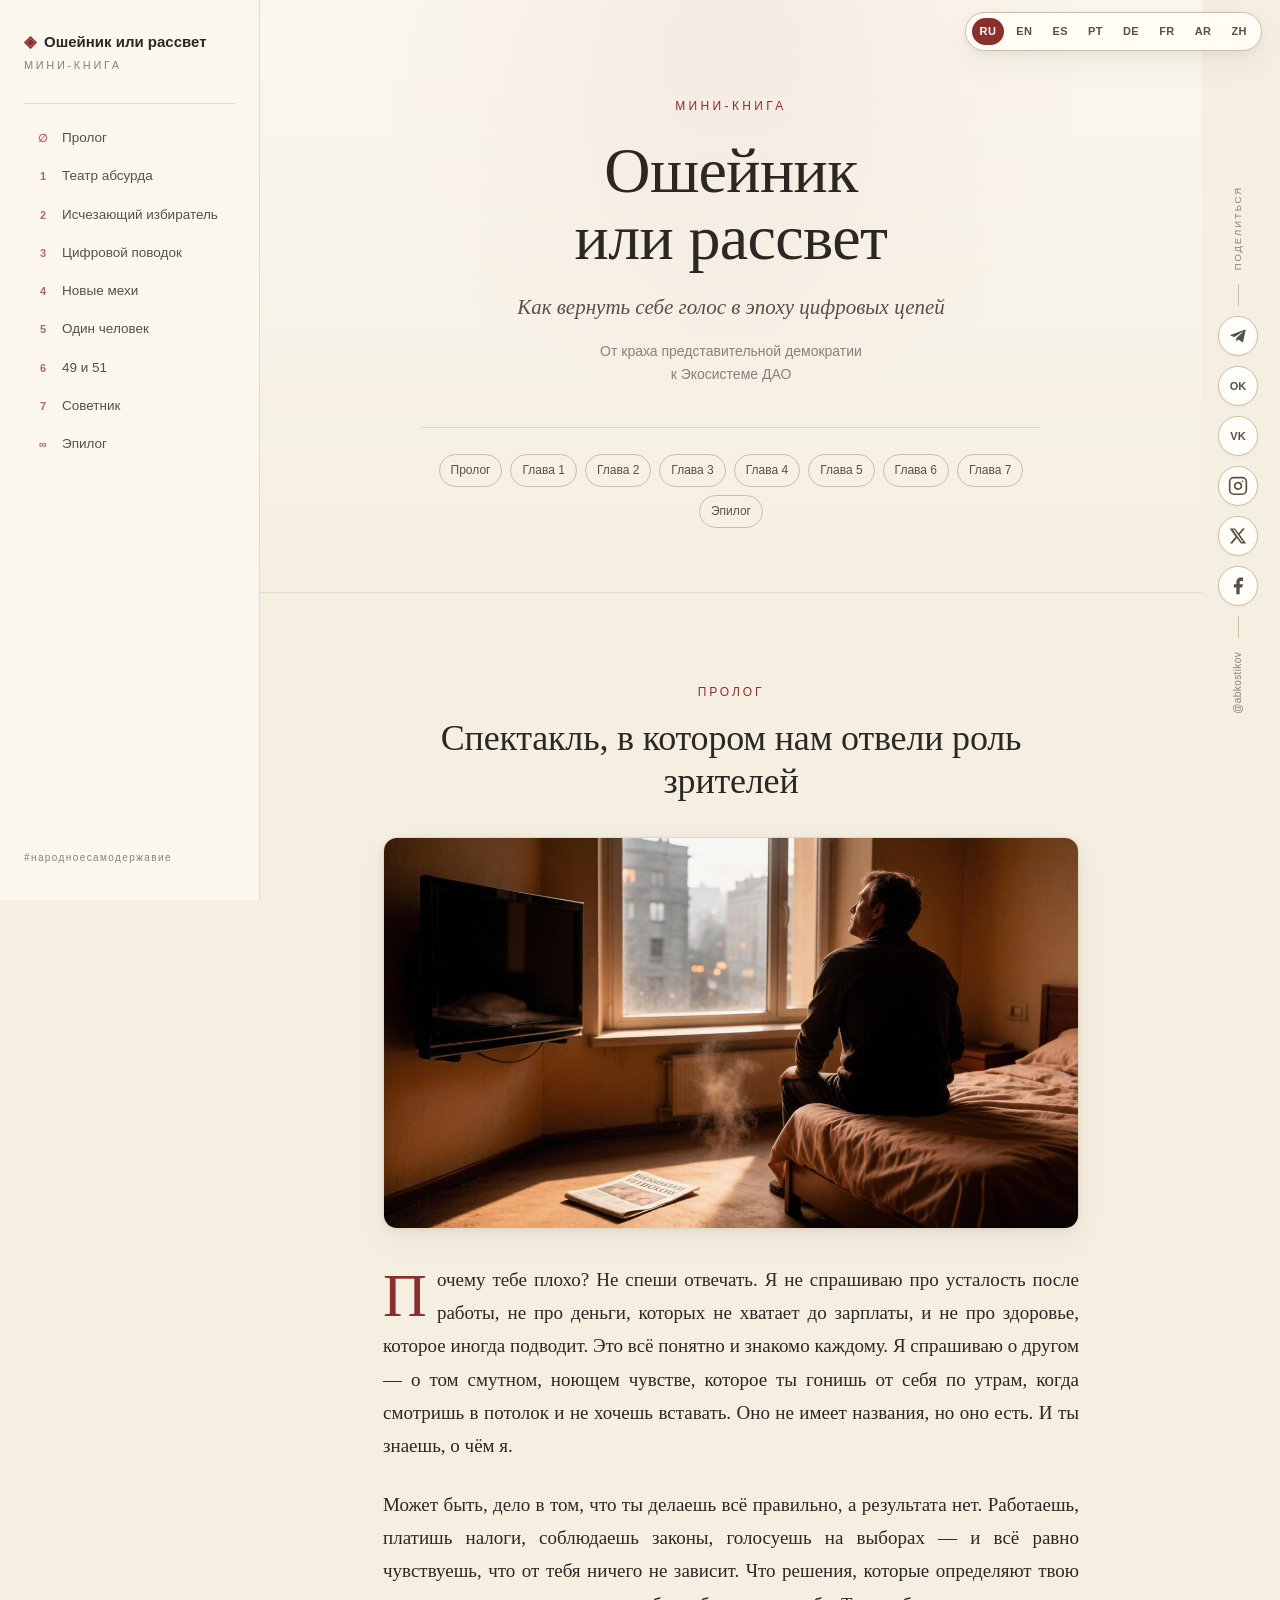
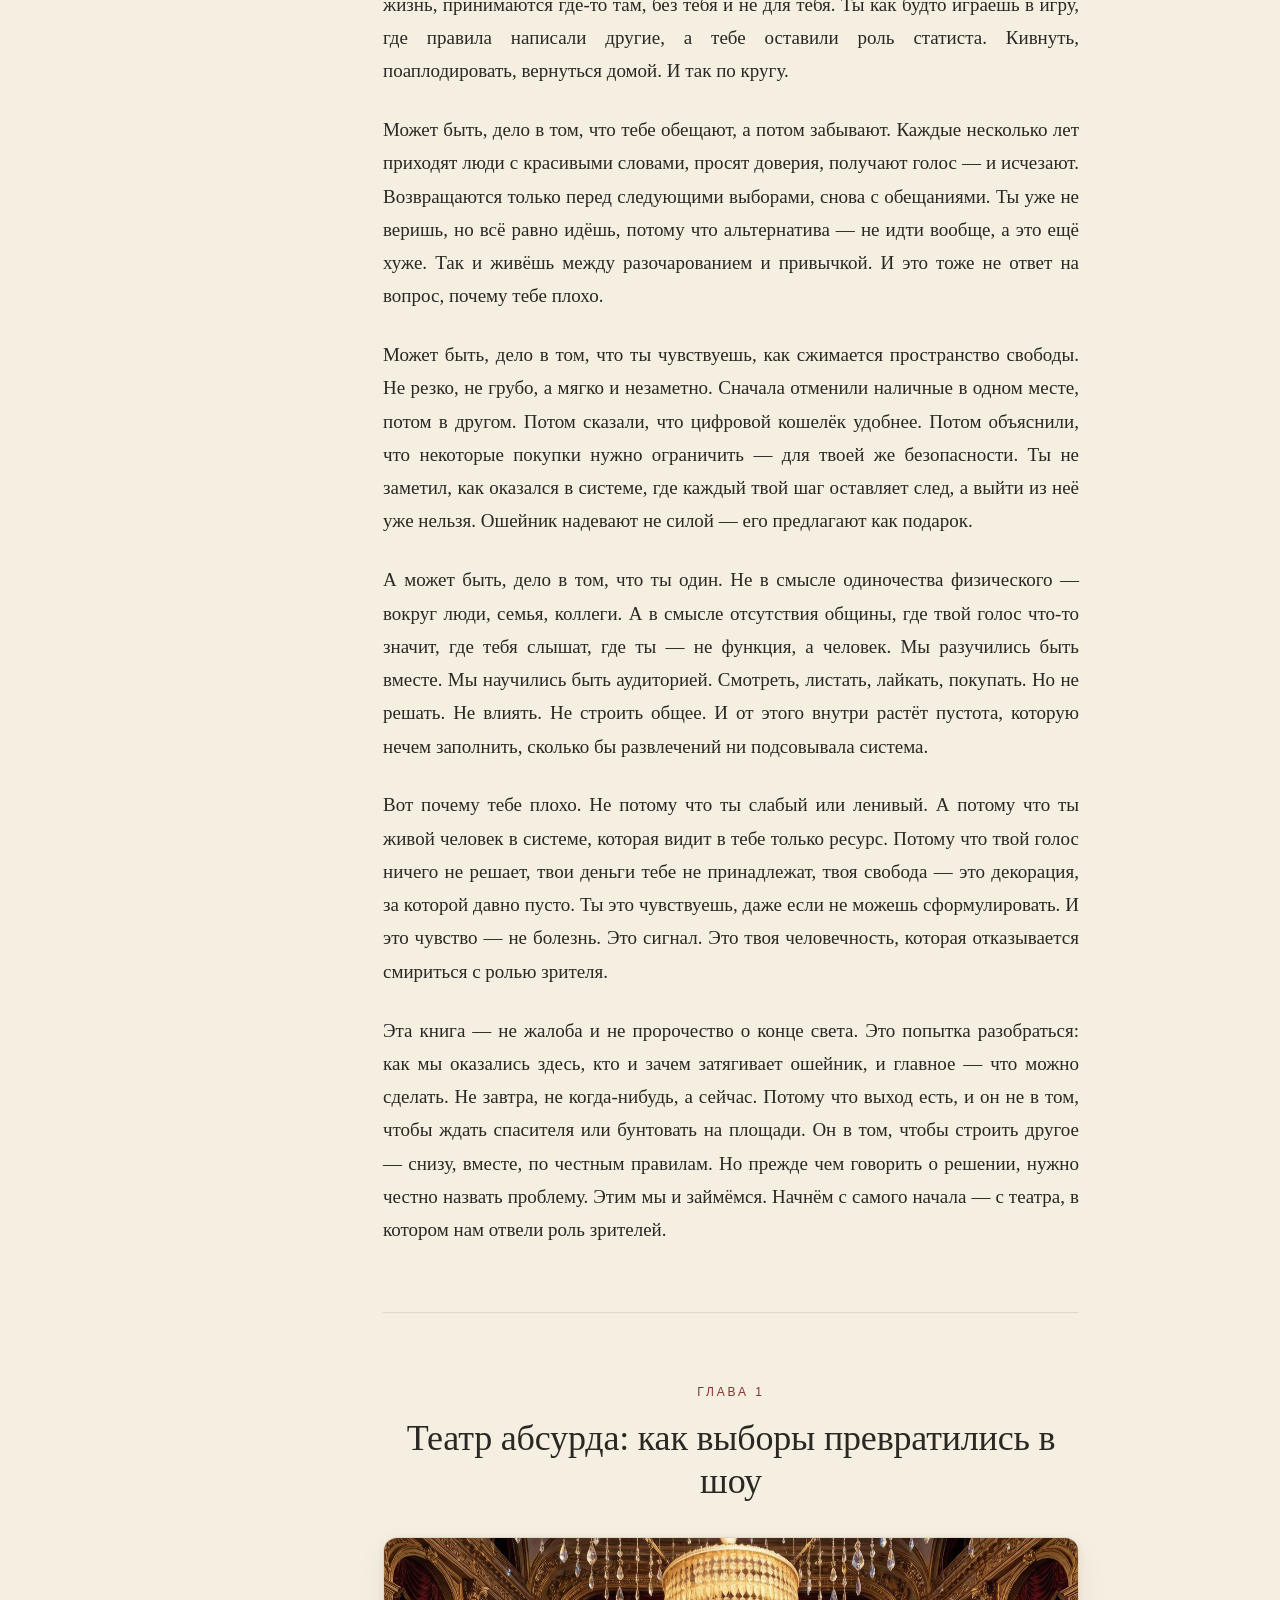
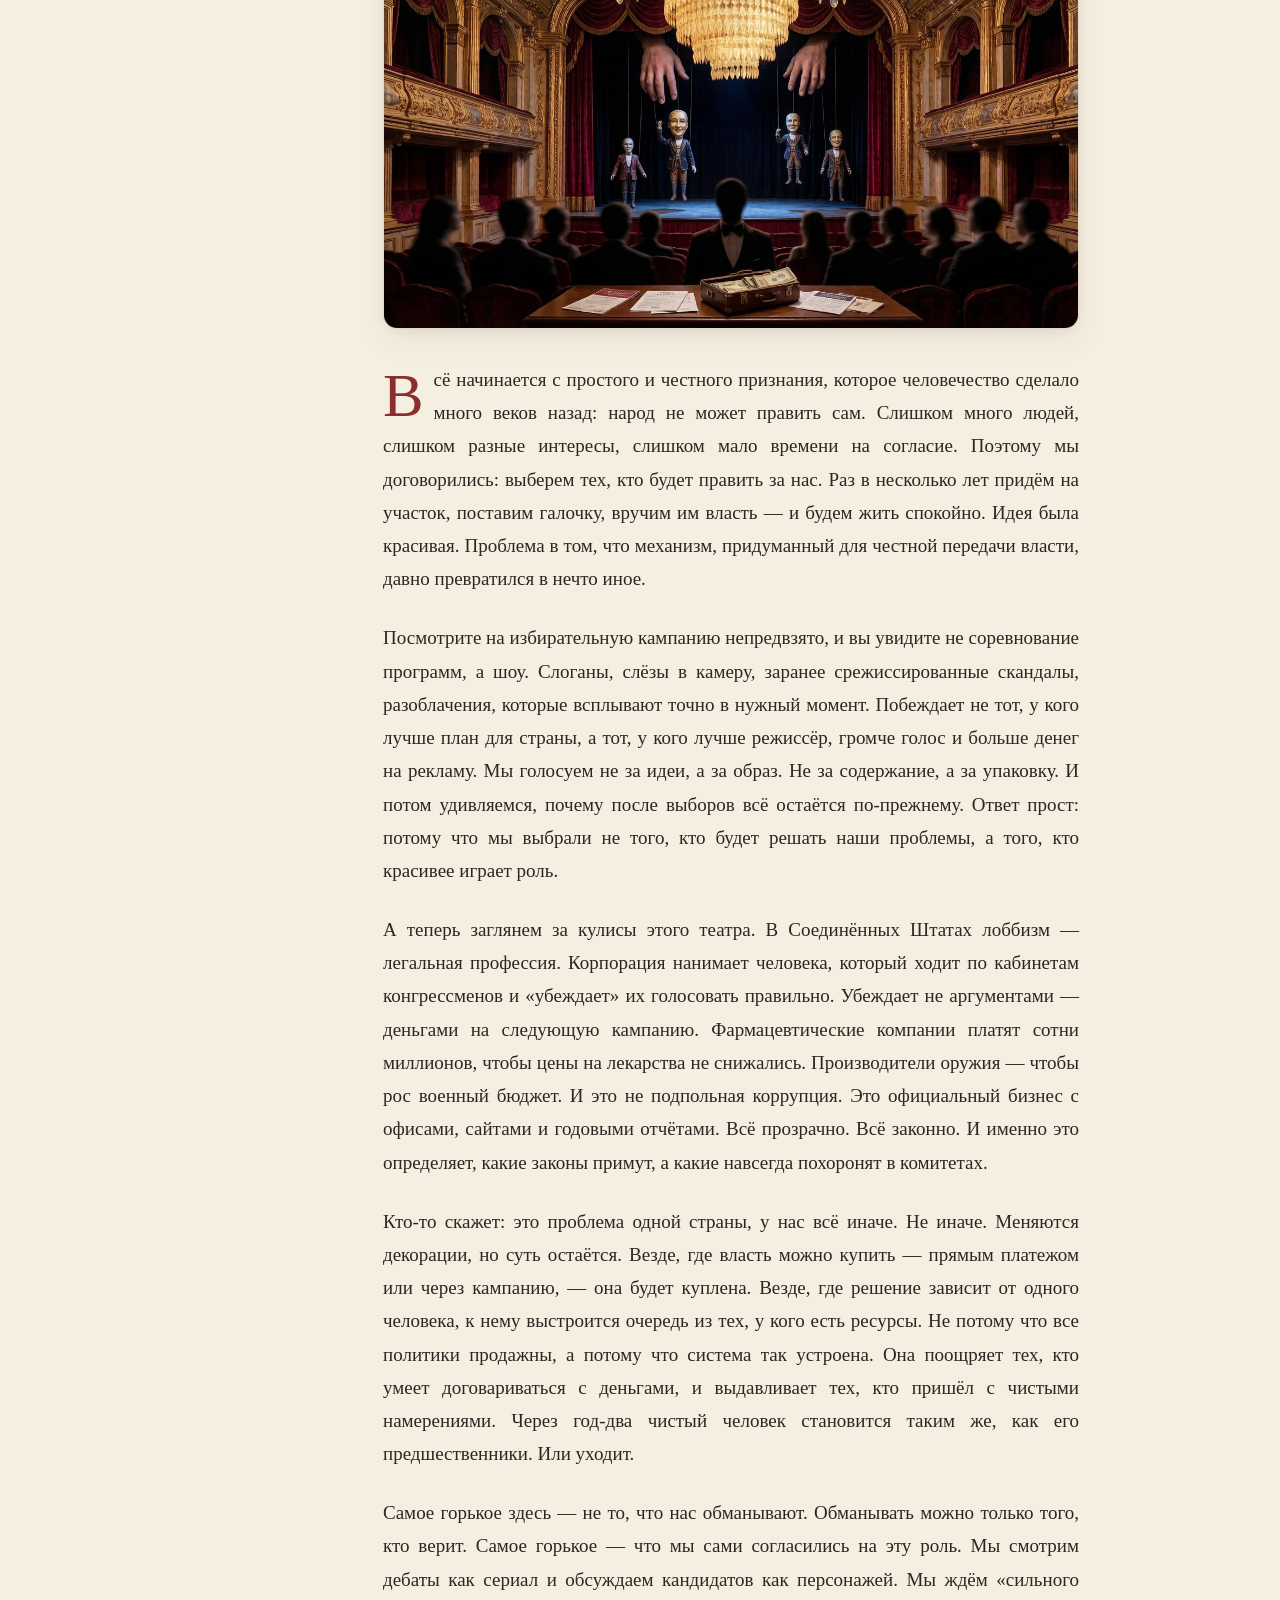
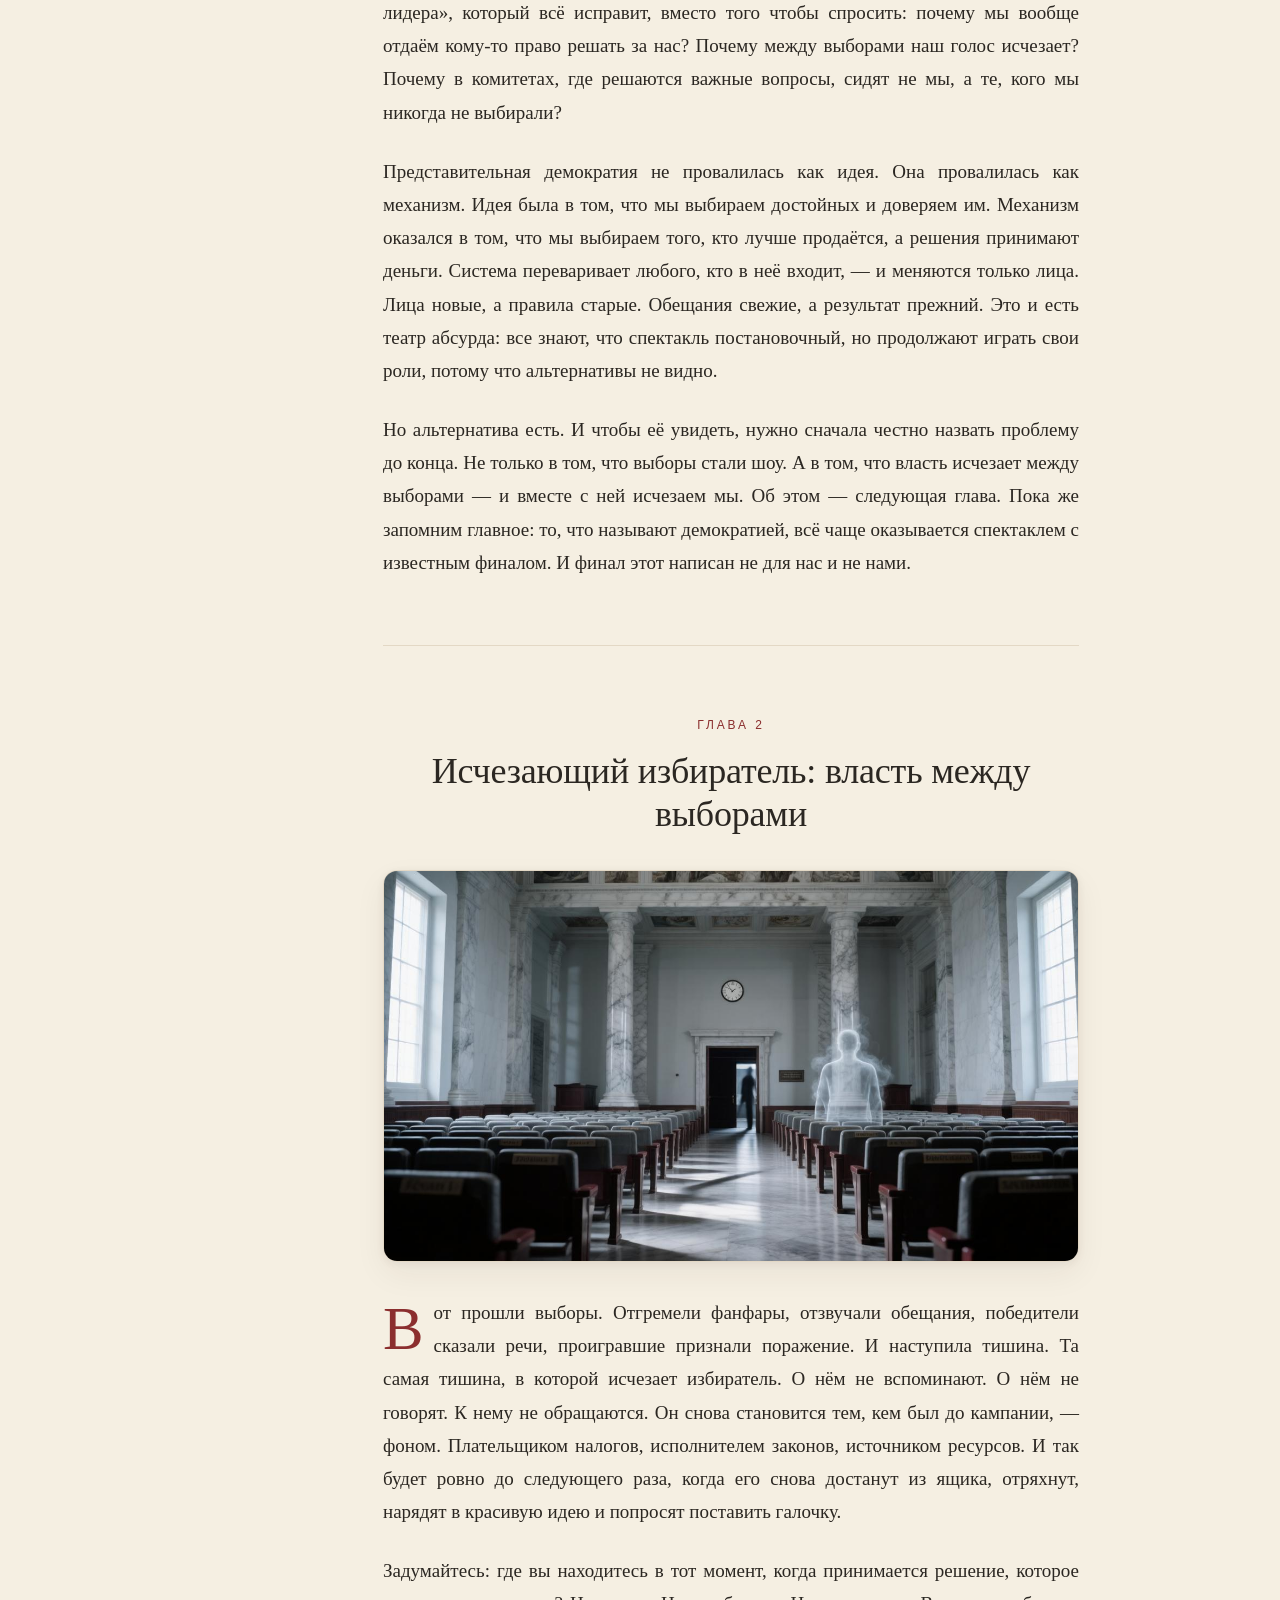
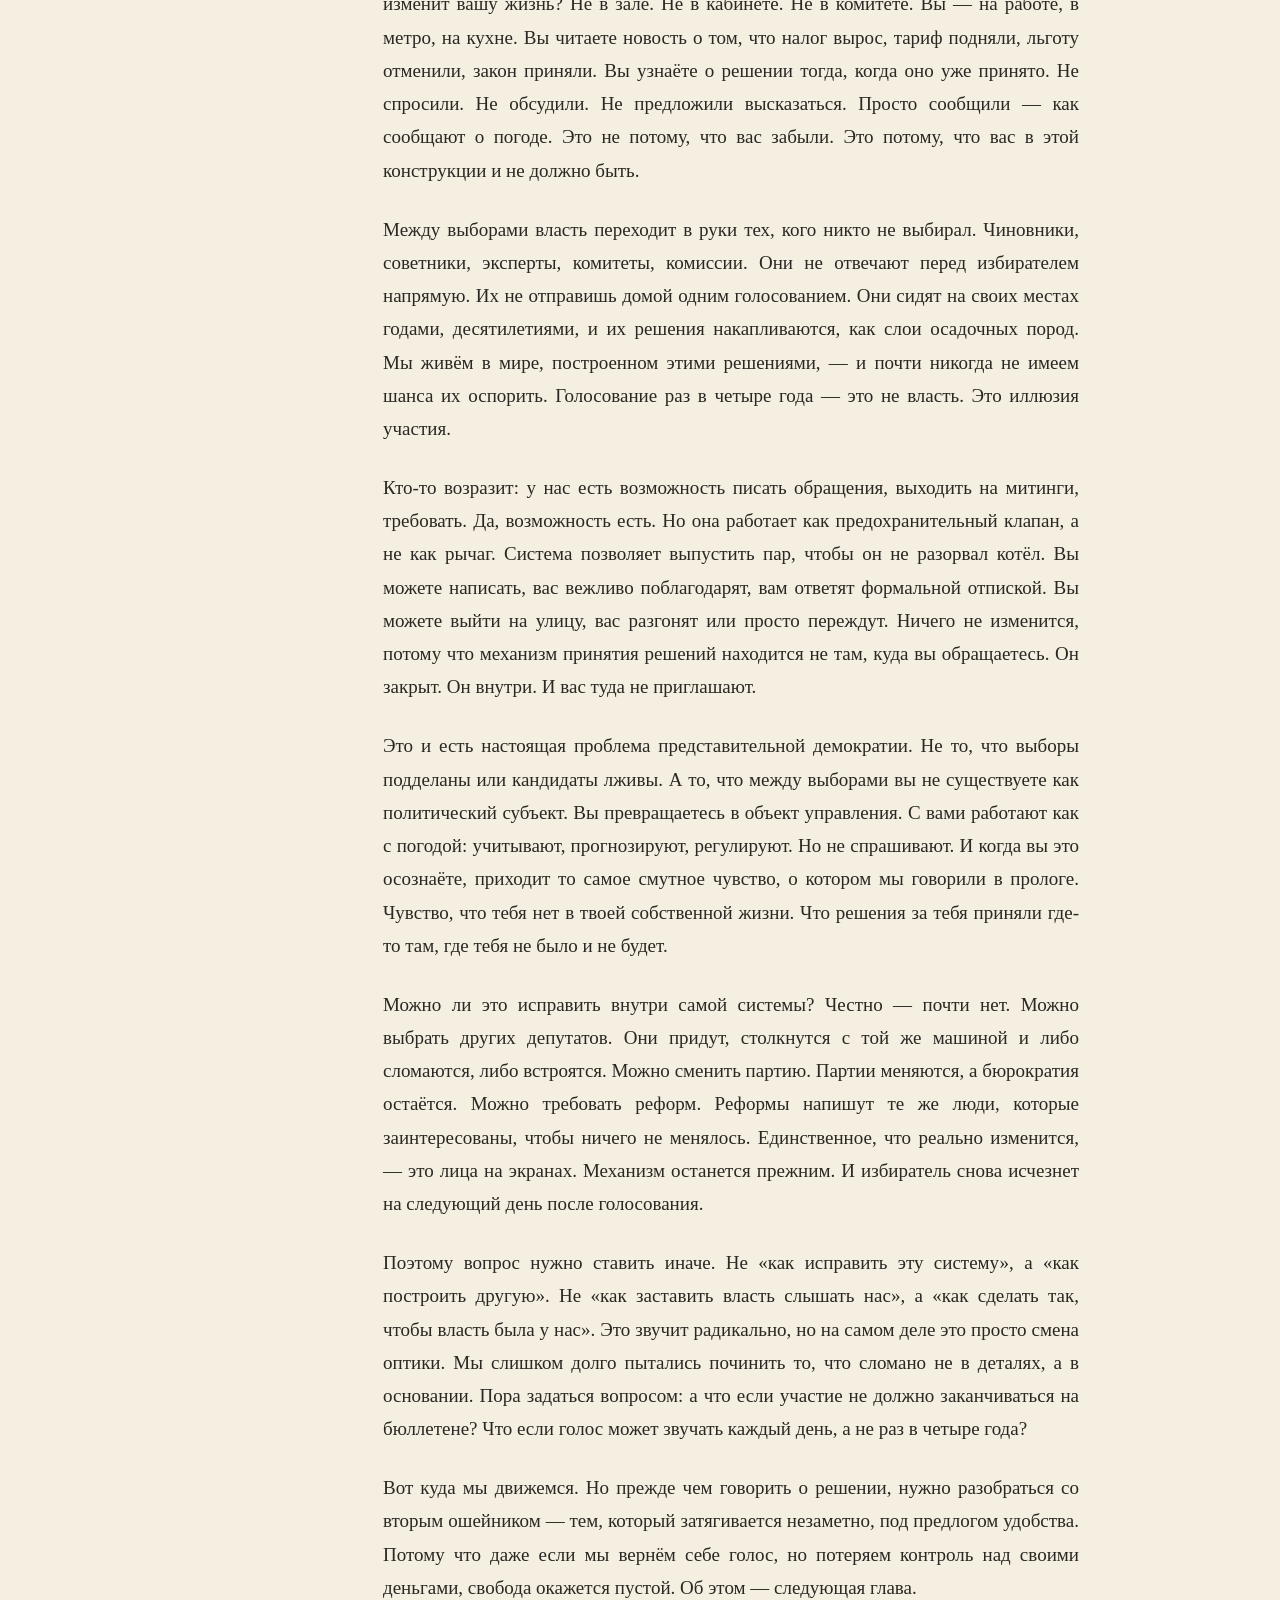
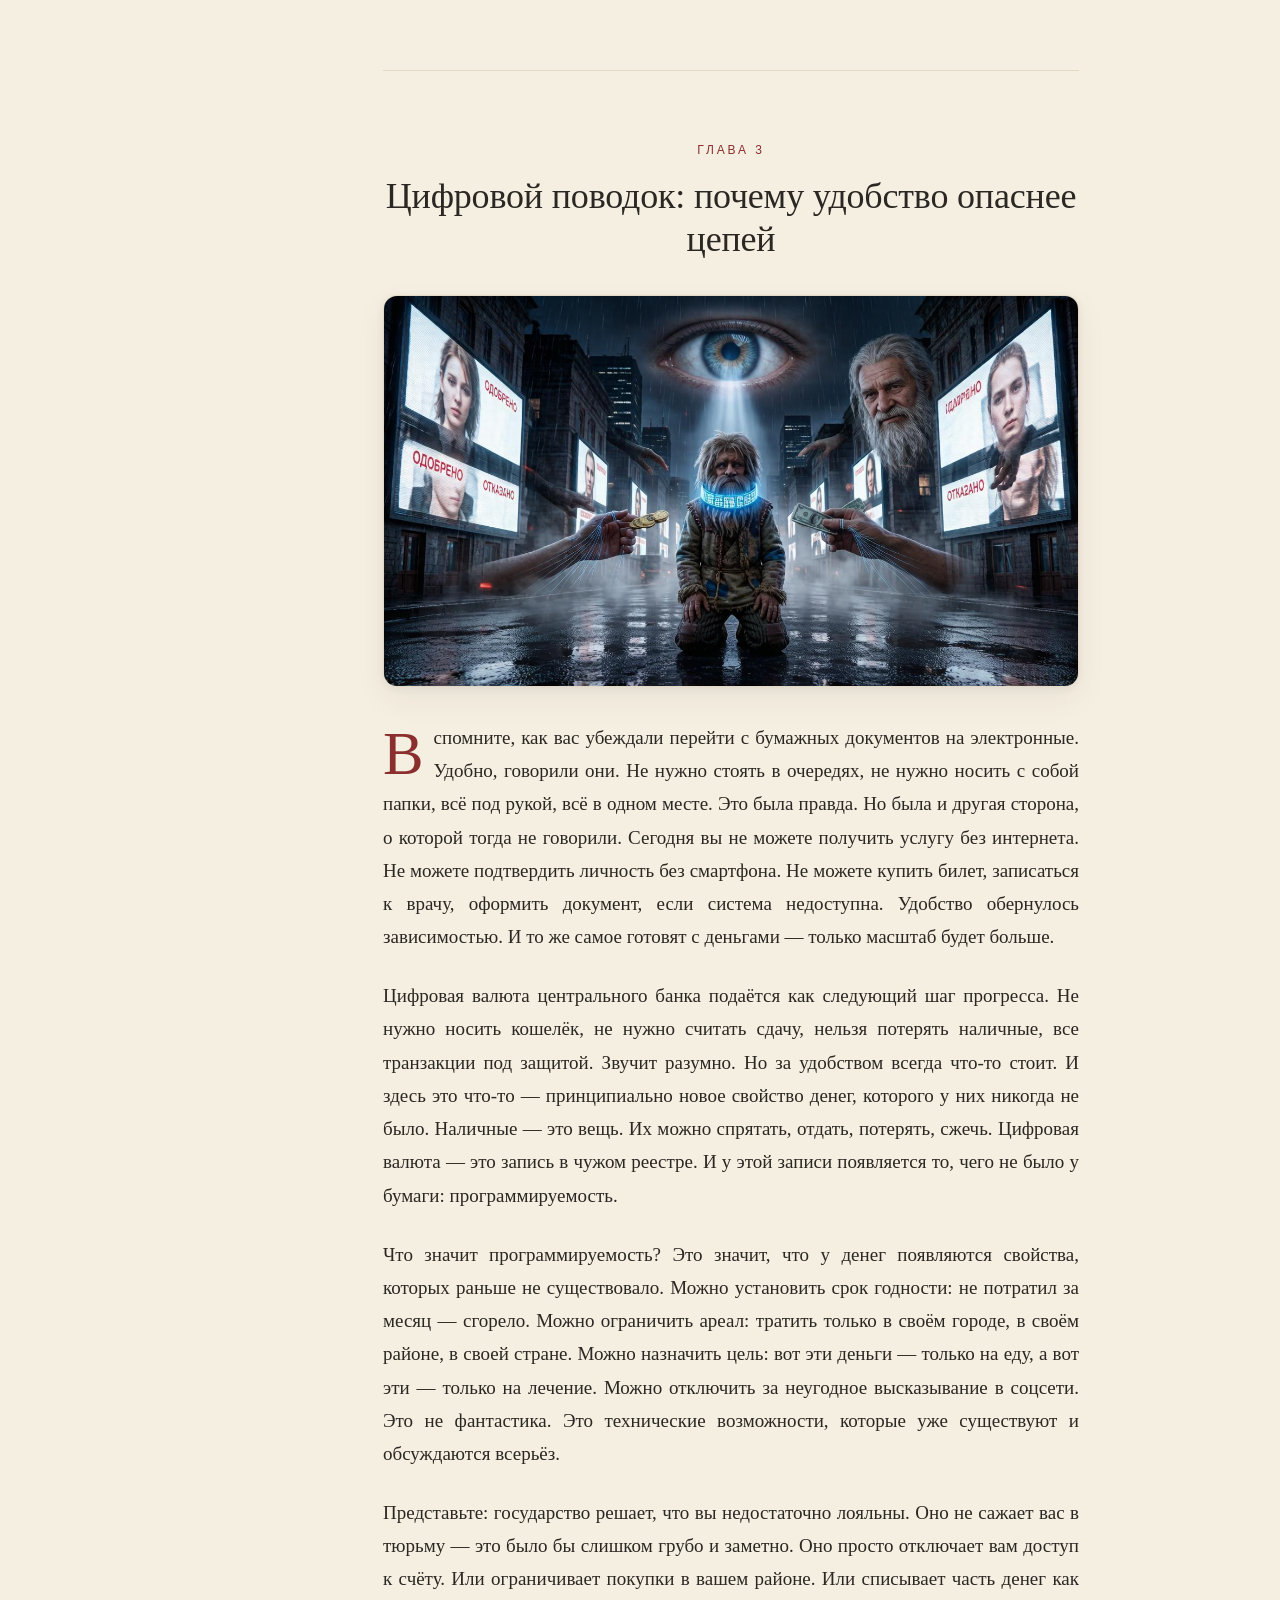
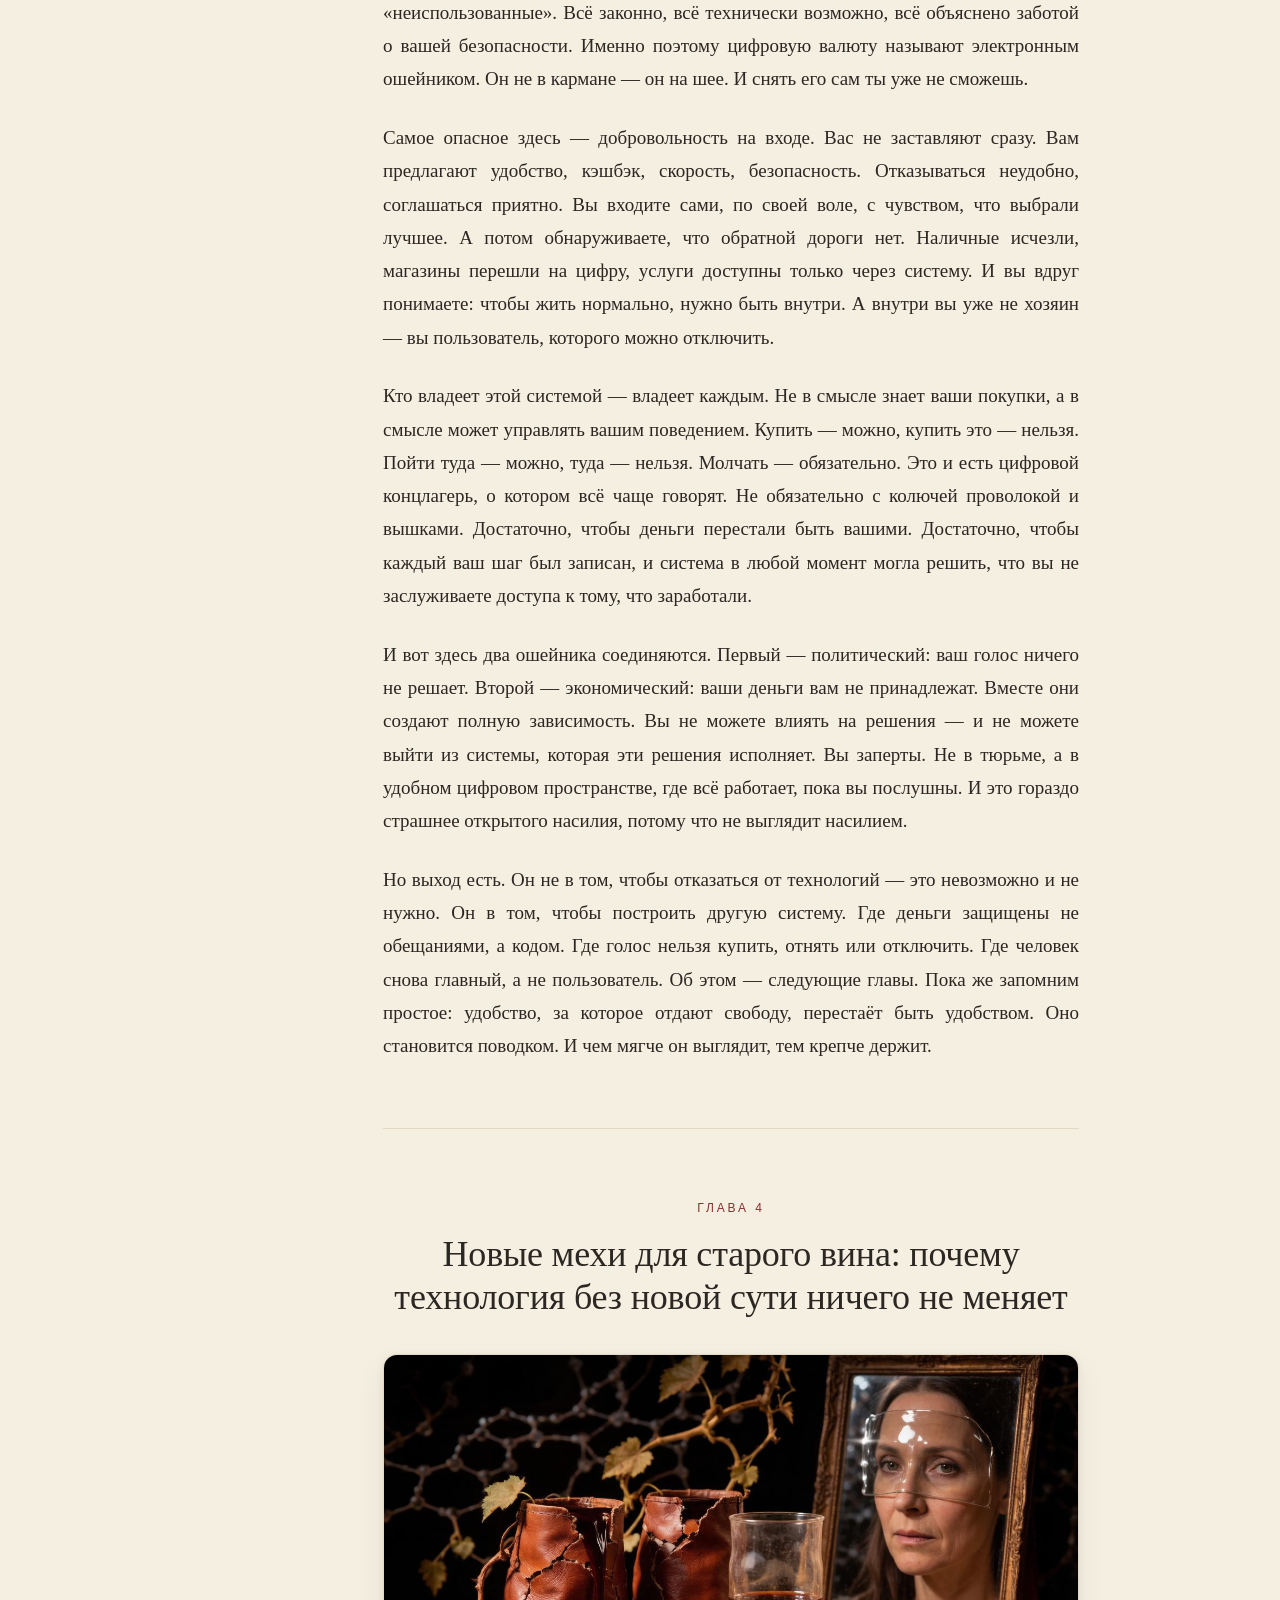
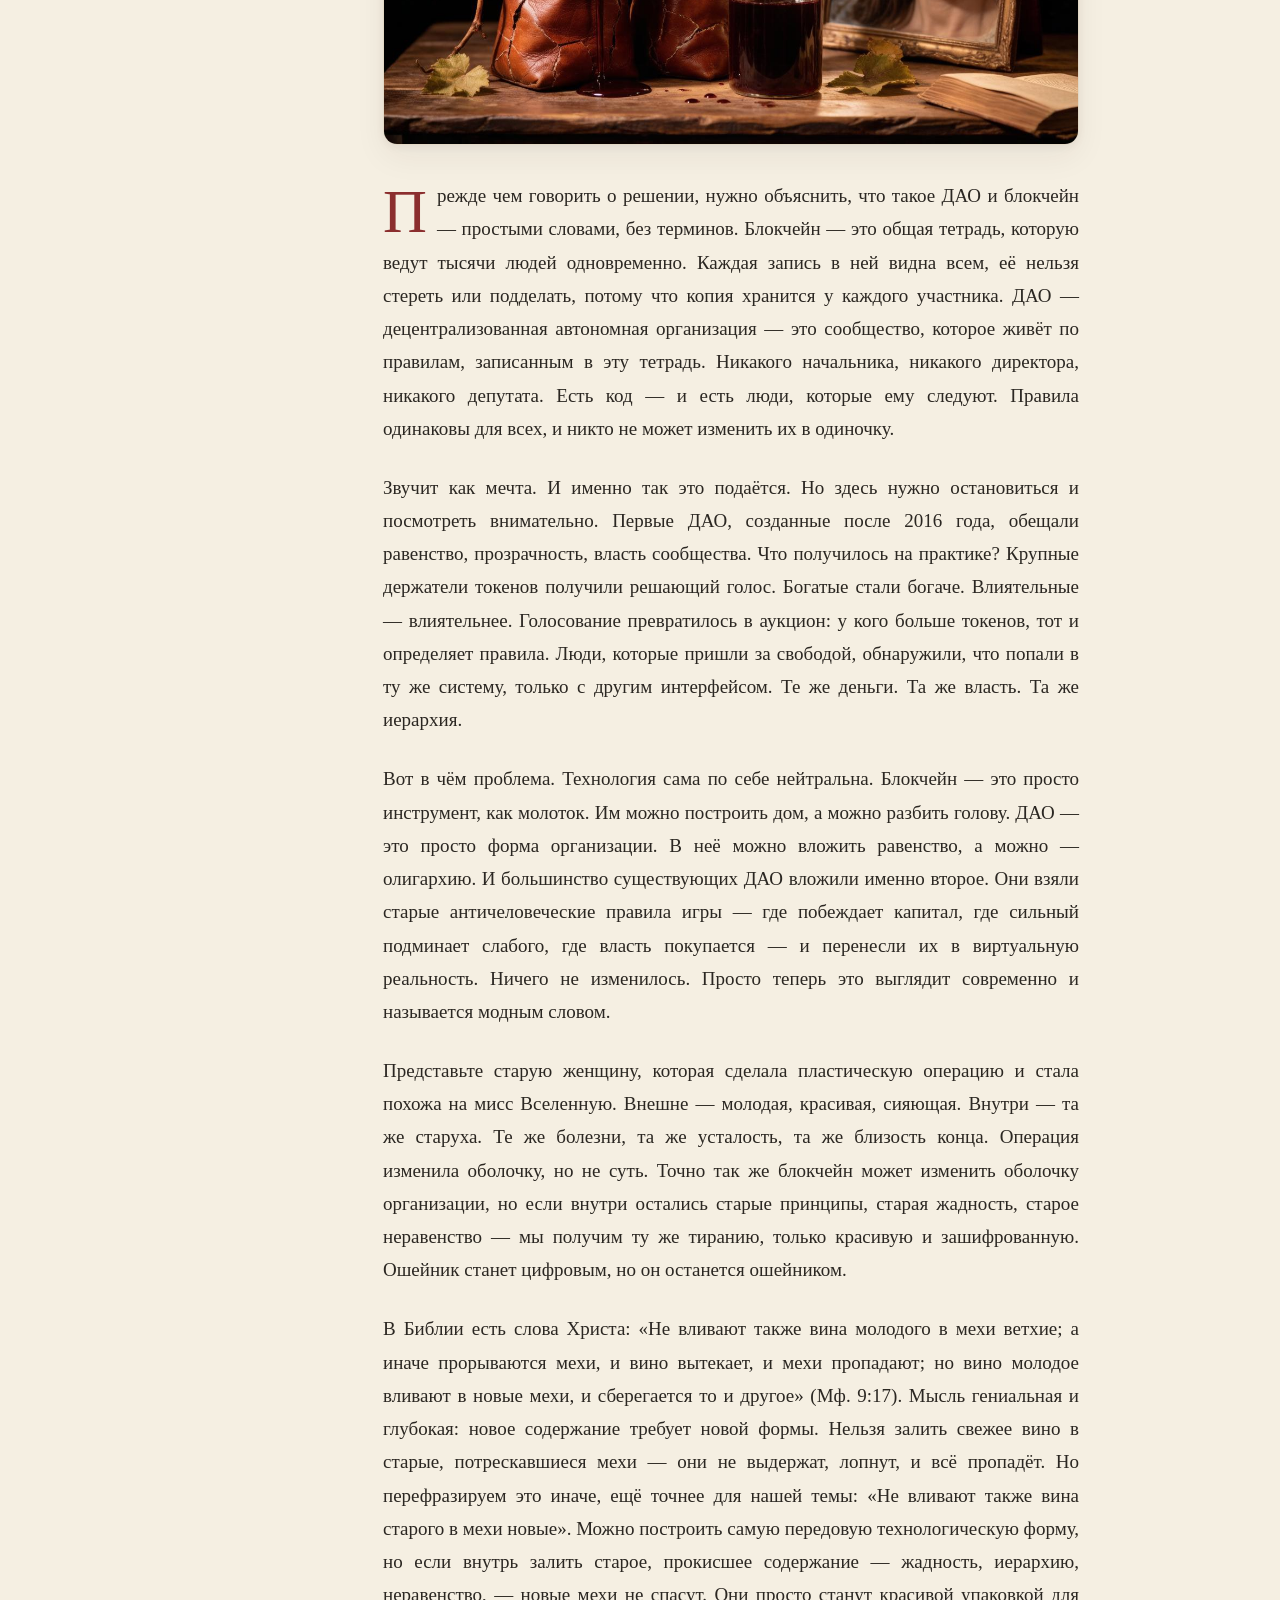
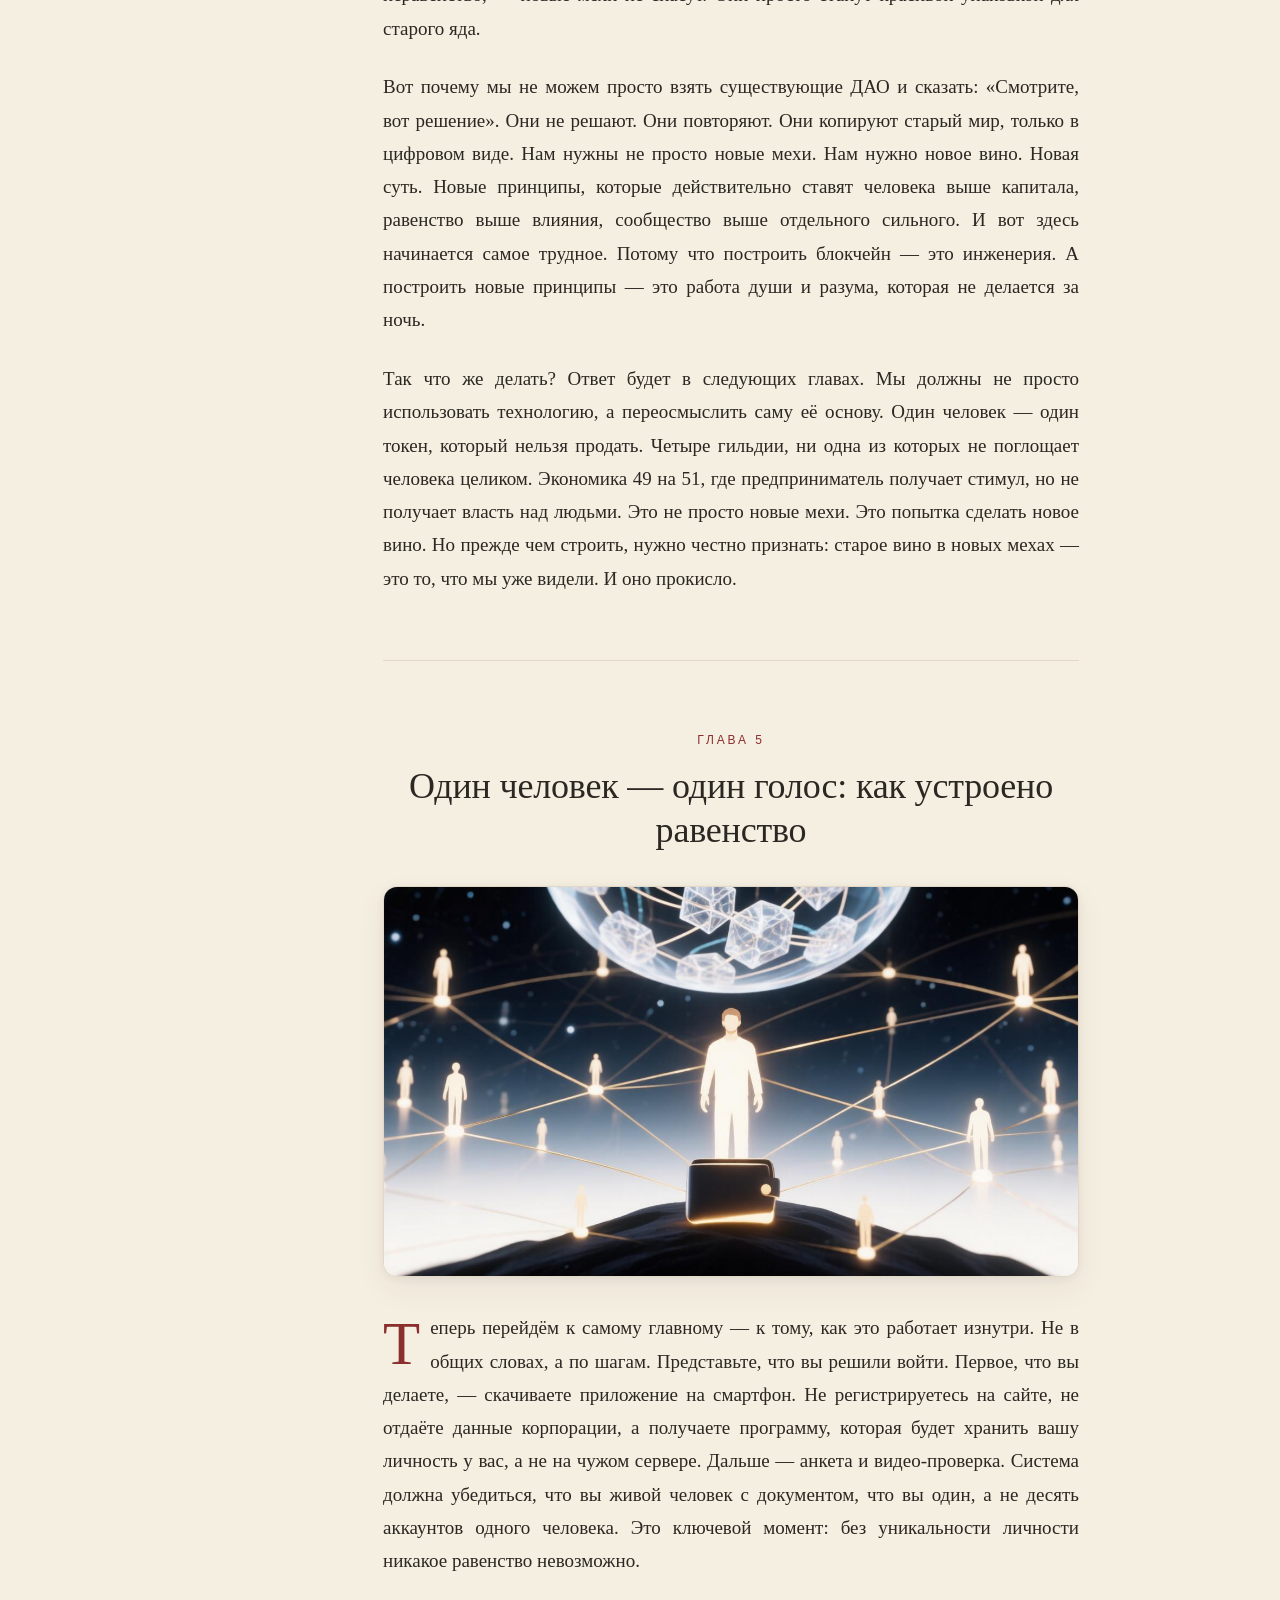
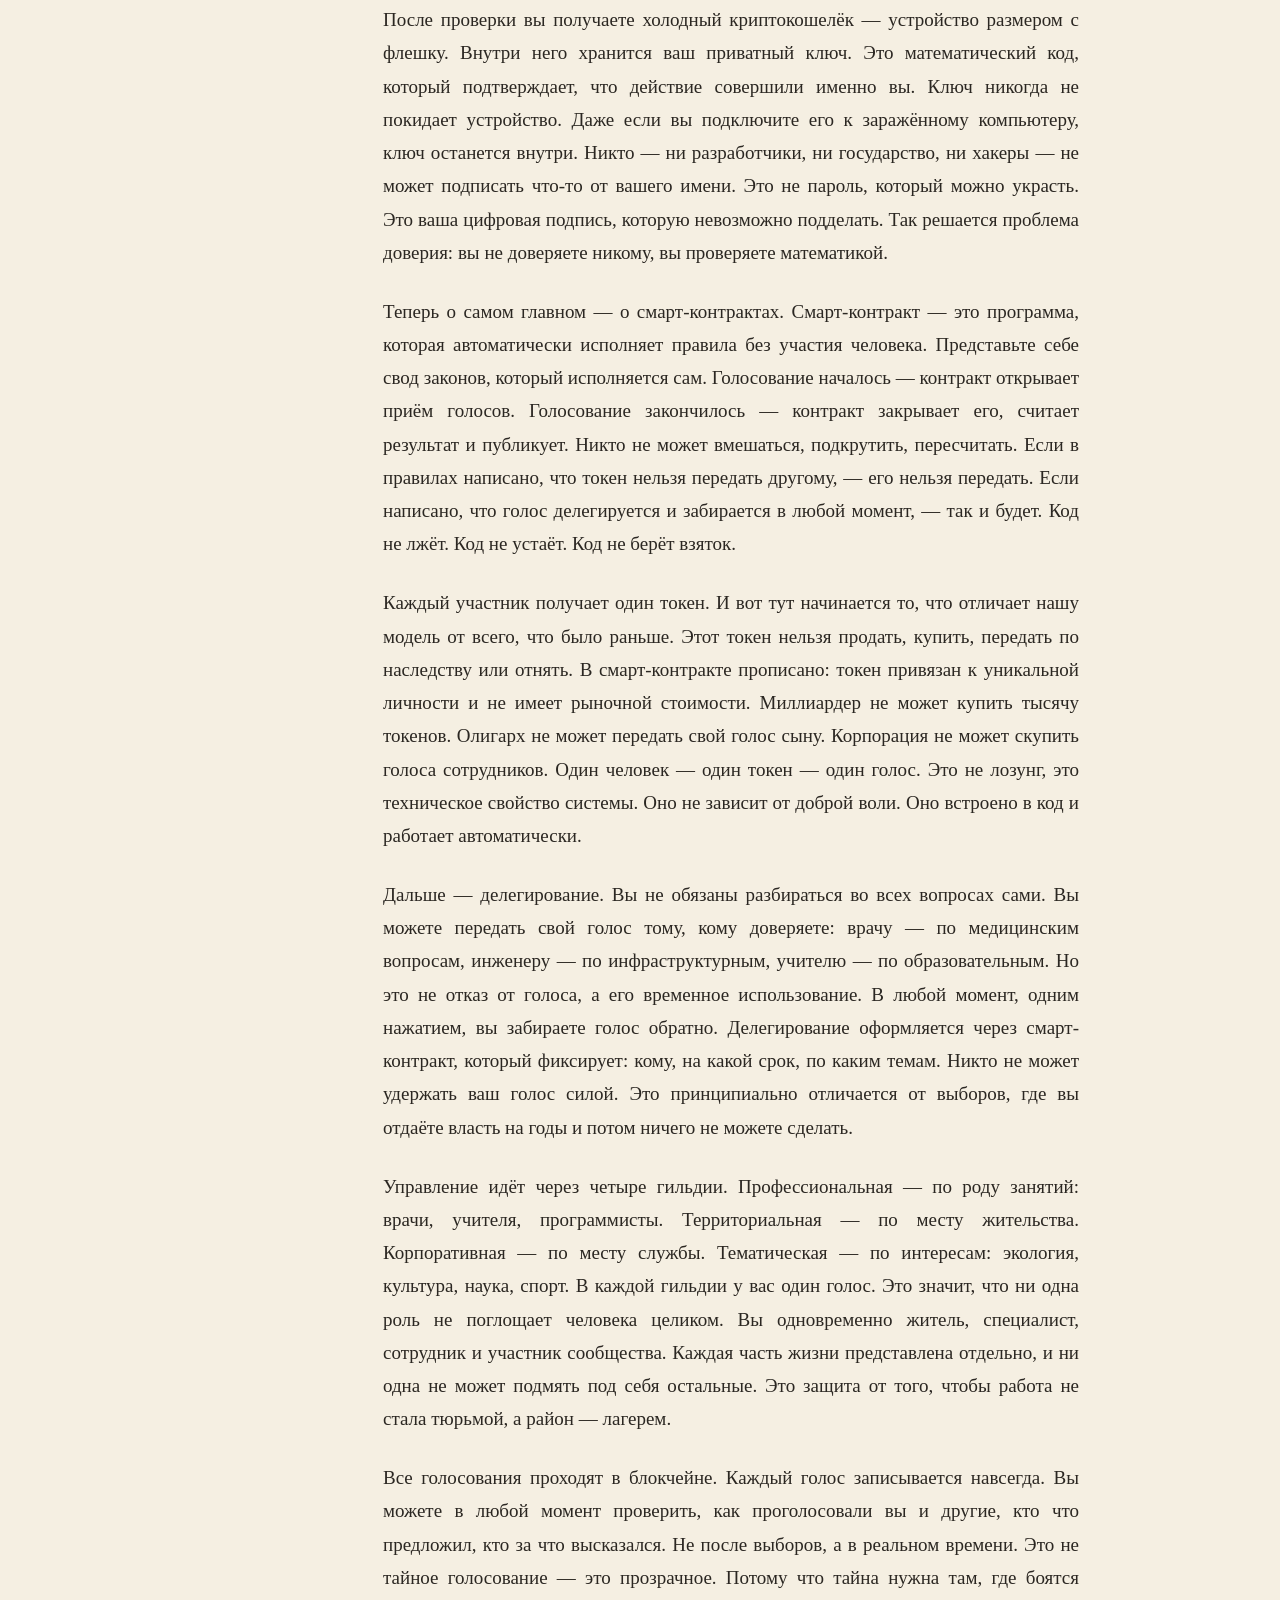
==== index.html @ 6ec7846f "Uploading files" ====
<!DOCTYPE html>
<html lang="ru" prefix="og: https://ogp.me/ns# book: https://ogp.me/ns/book#">
<head>
  <!-- ============ БАЗОВЫЕ ============ -->
  <meta charset="UTF-8">
  <meta name="yandex-verification" content="55f2f62c7266f85a" />
  <meta name="viewport" content="width=device-width, initial-scale=1.0, viewport-fit=cover">
  <meta http-equiv="X-UA-Compatible" content="IE=edge">
  <meta name="theme-color" content="#8b2e2e">
  <meta name="color-scheme" content="light">

  <!-- ============ ЗАГОЛОВОК И ОПИСАНИЕ ============ -->
  <title>Ошейник или рассвет — как вернуть себе голос в эпоху цифровых цепей</title>
  <meta name="description" content="Мини-книга о крахе представительной демократии, цифровом контроле через CBDC и Экосистеме ДАО на блокчейне с ИИ-советником. Пролог, 7 глав и эпилог о народном самодержавии, свободе и новом общественном устройстве.">
  <meta name="keywords" content="демократия, DAO, ДАО, блокчейн, CBDC, цифровой концлагерь, свобода, народное самодержавие, децентрализация, смарт-контракты, криптовалюта, цифровой рубль, цифровой евро, искусственный интеллект, самоуправление, гражданское общество, один человек один голос, антиутопия, будущее, технологии, политика, экономика">
  <meta name="author" content="Алексей Костыков">
  <meta name="creator" content="Алексей Костыков">
  <meta name="publisher" content="Народное Самодержавие">
  <meta name="robots" content="index, follow, max-image-preview:large, max-snippet:-1, max-video-preview:-1">
  <meta name="googlebot" content="index, follow">
  <meta name="rating" content="general">
  <meta name="referrer" content="strict-origin-when-cross-origin">
  <meta name="format-detection" content="telephone=no">

  <!-- ============ КАНОНИЧЕСКИЙ URL ============ -->
  <!-- Замените на ваш реальный домен при публикации -->
  <link rel="canonical" href="https://narodnoe-samoderjavie.org/">

  <!-- ============ ЯЗЫКОВЫЕ АЛЬТЕРНАТИВЫ (hreflang) ============ -->
  <!-- Русский — по умолчанию -->
  <link rel="alternate" hreflang="ru" href="https://narodnoe-samoderjavie.org/">
  <!-- Первая волна -->
  <link rel="alternate" hreflang="en" href="https://narodnoe-samoderjavie.org/en/">
  <link rel="alternate" hreflang="es" href="https://narodnoe-samoderjavie.org/es/">
  <link rel="alternate" hreflang="pt" href="https://narodnoe-samoderjavie.org/pt/">
  <!-- Вторая волна -->
  <link rel="alternate" hreflang="de" href="https://narodnoe-samoderjavie.org/de/">
  <link rel="alternate" hreflang="fr" href="https://narodnoe-samoderjavie.org/fr/">
  <link rel="alternate" hreflang="ar" href="https://narodnoe-samoderjavie.org/ar/">
  <link rel="alternate" hreflang="zh" href="https://narodnoe-samoderjavie.org/zh/">
  <link rel="alternate" hreflang="x-default" href="https://narodnoe-samoderjavie.org/">

  <!-- ============ OPEN GRAPH (Facebook, VK, OK, Telegram) ============ -->
  <meta property="og:type" content="book">
  <meta property="og:site_name" content="Ошейник или рассвет">
  <meta property="og:title" content="Ошейник или рассвет — как вернуть себе голос в эпоху цифровых цепей">
  <meta property="og:description" content="Мини-книга о крахе демократии, цифровом ошейнике CBDC и Экосистеме ДАО с ИИ-советником. От диагноза — к решению.">
  <meta property="og:url" content="https://narodnoe-samoderjavie.org/">
  <meta property="og:image" content="https://narodnoe-samoderjavie.org/img/og-cover.jpg">
  <meta property="og:image:width" content="1200">
  <meta property="og:image:height" content="630">
  <meta property="og:image:alt" content="Ошейник или рассвет — обложка книги">
  <meta property="og:locale" content="ru_RU">
  <meta property="og:locale:alternate" content="en_US">
  <meta property="og:locale:alternate" content="es_ES">
  <meta property="og:locale:alternate" content="pt_BR">
  <meta property="og:locale:alternate" content="de_DE">
  <meta property="og:locale:alternate" content="fr_FR">
  <meta property="og:locale:alternate" content="ar_AR">
  <meta property="og:locale:alternate" content="zh_CN">

  <!-- Книжные OG-теги -->
  <meta property="book:author" content="Алексей Костыков">
  <meta property="book:tag" content="демократия">
  <meta property="book:tag" content="DAO">
  <meta property="book:tag" content="блокчейн">
  <meta property="book:tag" content="CBDC">
  <meta property="book:tag" content="свобода">
  <meta property="book:release_date" content="2026-10-10">

  <!-- ============ TWITTER / X CARD ============ -->
  <meta name="twitter:card" content="summary_large_image">
  <meta name="twitter:site" content="@abkostikov">
  <meta name="twitter:creator" content="@abkostikov">
  <meta name="twitter:title" content="Ошейник или рассвет — как вернуть себе голос">
  <meta name="twitter:description" content="Мини-книга о крахе демократии, цифровом ошейнике CBDC и Экосистеме ДАО с ИИ-советником.">
  <meta name="twitter:image" content="https://narodnoe-samoderjavie.org/img/og-cover.jpg">
  <meta name="twitter:image:alt" content="Ошейник или рассвет — обложка книги">

  <!-- ============ FAVICON (встроен, без отдельного файла) ============ -->
  <link rel="icon" type="image/svg+xml" href="data:image/svg+xml,%3Csvg xmlns='http://www.w3.org/2000/svg' viewBox='0 0 100 100'%3E%3Crect width='100' height='100' fill='%238b2e2e'/%3E%3Ctext x='50' y='68' font-size='62' text-anchor='middle' fill='%23f5efe2' font-family='Georgia,serif'%3E◈%3C/text%3E%3C/svg%3E">
  <link rel="apple-touch-icon" href="data:image/svg+xml,%3Csvg xmlns='http://www.w3.org/2000/svg' viewBox='0 0 100 100'%3E%3Crect width='100' height='100' fill='%238b2e2e'/%3E%3Ctext x='50' y='68' font-size='62' text-anchor='middle' fill='%23f5efe2' font-family='Georgia,serif'%3E◈%3C/text%3E%3C/svg%3E">

  <!-- ============ ПРЕДЗАГРУЗКА ШРИФТОВ / РЕСУРСОВ ============ -->
  <link rel="preconnect" href="https://t.me" crossorigin>

  <!-- ============ SCHEMA.ORG — STRUCTURED DATA ============ -->
  <script type="application/ld+json">
  {
    "@context": "https://schema.org",
    "@graph": [
      {
        "@type": "Book",
        "@id": "https://narodnoe-samoderjavie.org/#book",
        "name": "Ошейник или рассвет",
        "alternateName": "Как вернуть себе голос в эпоху цифровых цепей",
        "description": "Мини-книга о крахе представительной демократии, цифровом контроле через CBDC и Экосистеме ДАО на блокчейне с ИИ-советником.",
        "bookFormat": "https://schema.org/EBook",
        "inLanguage": "ru",
        "numberOfPages": 40,
        "genre": ["Политика", "Философия", "Технологии", "Публицистика"],
        "keywords": "демократия, DAO, блокчейн, CBDC, свобода, народное самодержавие, цифровой контроль, децентрализация",
        "datePublished": "2026-10-10",
        "author": {
          "@type": "Person",
          "name": "Алексей Костыков",
          "url": "https://t.me/narodnoe_samoderjavie",
          "sameAs": [
            "https://twitter.com/abkostikov",
            "https://vk.com/abkostikov",
            "https://ok.ru/abkostikov",
            "https://instagram.com/abkostikov",
            "https://facebook.com/abkostikov"
          ]
        },
        "publisher": {
          "@type": "Organization",
          "name": "Народное Самодержавие",
          "url": "https://t.me/s/narodnoe_samoderjavie"
        },
        "image": "https://narodnoe-samoderjavie.org/img/og-cover.jpg",
        "url": "https://narodnoe-samoderjavie.org/",
        "hasPart": [
          { "@type": "Chapter", "name": "Пролог. Спектакль, в котором нам отвели роль зрителей", "position": 0 },
          { "@type": "Chapter", "name": "Глава 1. Театр абсурда: как выборы превратились в шоу", "position": 1 },
          { "@type": "Chapter", "name": "Глава 2. Исчезающий избиратель: власть между выборами", "position": 2 },
          { "@type": "Chapter", "name": "Глава 3. Цифровой поводок: почему удобство опаснее цепей", "position": 3 },
          { "@type": "Chapter", "name": "Глава 4. Новые мехи для старого вина", "position": 4 },
          { "@type": "Chapter", "name": "Глава 5. Один человек — один голос", "position": 5 },
          { "@type": "Chapter", "name": "Глава 6. 49 и 51: экономика без хозяина", "position": 6 },
          { "@type": "Chapter", "name": "Глава 7. Советник, а не диктатор", "position": 7 },
          { "@type": "Chapter", "name": "Эпилог. Рассвет начинается с одного", "position": 8 }
        ]
      },
      {
        "@type": "WebSite",
        "@id": "https://narodnoe-samoderjavie.org/#website",
        "url": "https://narodnoe-samoderjavie.org/",
        "name": "Ошейник или рассвет",
        "inLanguage": "ru",
        "publisher": { "@id": "https://narodnoe-samoderjavie.org/#book" }
      }
    ]
  }
  </script>

  <!-- ============ СТИЛИ ============ -->
  <style>
:root {
  --bg: #f5efe2;
  --bg-alt: #fbf7ee;
  --paper: #fffdf7;
  --ink: #2b2722;
  --ink-soft: #57504a;
  --ink-muted: #8a817a;
  --accent: #8b2e2e;
  --accent-soft: #b85a5a;
  --line: #e3d8c5;
  --line-strong: #cbbda3;
  --shadow: 0 2px 8px rgba(43, 39, 34, 0.06), 0 12px 32px rgba(43, 39, 34, 0.06);
  --radius: 14px;
  --maxw: 760px;
  --sidebar-w: 260px;
  --social-w: 78px;
  --serif: Georgia, "Iowan Old Style", "Times New Roman", "Noto Serif", serif;
  --sans: -apple-system, BlinkMacSystemFont, "Segoe UI", Roboto, "Helvetica Neue", Arial, sans-serif;
}
* { box-sizing: border-box; }
html { scroll-behavior: smooth; scroll-padding-top: 90px; }
body {
  margin: 0; font-family: var(--serif); font-size: 19px; line-height: 1.75;
  color: var(--ink); background: var(--bg);
  -webkit-font-smoothing: antialiased; text-rendering: optimizeLegibility;
}
.progress-bar {
  position: fixed; top: 0; left: 0; height: 3px; width: 0%;
  background: var(--accent); z-index: 200; transition: width 0.12s linear;
}

/* ЯЗЫКОВОЙ ПЕРЕКЛЮЧАТЕЛЬ */
.lang-switch {
  position: fixed; top: 12px; right: 18px;
  display: flex; gap: 4px; z-index: 180;
  background: rgba(255, 253, 247, 0.94);
  backdrop-filter: blur(6px); -webkit-backdrop-filter: blur(6px);
  padding: 5px 6px; border-radius: 999px;
  border: 1px solid var(--line-strong);
  box-shadow: var(--shadow);
  font-family: var(--sans);
}
.lang-switch a {
  font-size: 11px; font-weight: 600; letter-spacing: 0.04em;
  color: var(--ink-soft); text-decoration: none;
  padding: 4px 8px; border-radius: 999px;
  transition: background 0.15s, color 0.15s;
  text-transform: uppercase;
}
.lang-switch a:hover { background: var(--line); color: var(--ink); }
.lang-switch a.active { background: var(--accent); color: #fff; }

/* ЛЕВОЕ МЕНЮ */
.sidebar-left {
  position: fixed; top: 0; left: 0; bottom: 0; width: var(--sidebar-w);
  background: var(--bg-alt); border-right: 1px solid var(--line);
  padding: 32px 24px 24px; overflow-y: auto; z-index: 100;
}
.sidebar-inner { display: flex; flex-direction: column; min-height: 100%; }
.brand {
  display: inline-flex; align-items: center; gap: 8px;
  font-family: var(--sans); font-size: 15px; font-weight: 600;
  color: var(--ink); text-decoration: none; line-height: 1.25;
}
.brand:hover { color: var(--accent); }
.brand-mark { color: var(--accent); font-size: 16px; flex-shrink: 0; }
.brand-sub {
  font-family: var(--sans); font-size: 11px; letter-spacing: 0.24em;
  text-transform: uppercase; color: var(--ink-muted); margin: 4px 0 28px;
}
.toc-nav { display: flex; flex-direction: column; gap: 2px; padding-top: 16px; border-top: 1px solid var(--line); }
.toc-nav a {
  display: flex; align-items: baseline; gap: 10px;
  font-family: var(--sans); font-size: 13.5px; color: var(--ink-soft);
  text-decoration: none; padding: 9px 10px; border-radius: 8px;
  transition: background 0.15s, color 0.15s; line-height: 1.35;
}
.toc-nav a:hover { background: var(--paper); color: var(--ink); }
.toc-nav a.active { background: var(--accent); color: #fff; }
.toc-nav a.active .toc-num { color: #fff; opacity: 0.85; }
.toc-num { display: inline-block; min-width: 18px; font-size: 11px; font-weight: 600; color: var(--accent); opacity: 0.7; text-align: center; flex-shrink: 0; }
.sidebar-foot { margin-top: auto; padding-top: 24px; font-family: var(--sans); font-size: 10px; letter-spacing: 0.14em; color: var(--ink-muted); text-transform: lowercase; }

/* СОЦСЕТИ */
.sidebar-right {
  position: fixed; top: 50%; right: 18px; transform: translateY(-50%);
  display: flex; flex-direction: column; align-items: center; gap: 10px; z-index: 100; padding: 4px;
}
.social-label { font-family: var(--sans); font-size: 9.5px; letter-spacing: 0.2em; text-transform: uppercase; color: var(--ink-muted); writing-mode: vertical-rl; transform: rotate(180deg); margin-bottom: 4px; }
.social-line { width: 1px; height: 22px; background: var(--line-strong); }
.social-handle { font-family: var(--sans); font-size: 10px; letter-spacing: 0.04em; color: var(--ink-muted); writing-mode: vertical-rl; transform: rotate(180deg); margin-top: 4px; }
.social {
  display: flex; align-items: center; justify-content: center;
  width: 40px; height: 40px; border-radius: 50%;
  background: var(--paper); border: 1px solid var(--line-strong);
  color: var(--ink-soft); text-decoration: none;
  font-family: var(--sans); font-size: 11px; font-weight: 700;
  transition: transform 0.15s, background 0.15s, color 0.15s, border-color 0.15s, box-shadow 0.15s;
  box-shadow: 0 1px 3px rgba(43, 39, 34, 0.05);
}
.social svg { fill: currentColor; }
.social-ig svg { fill: none; }
.social:hover { transform: translateY(-2px) scale(1.05); color: #fff; border-color: transparent; box-shadow: 0 6px 16px rgba(43, 39, 34, 0.18); }
.social-tg:hover { background: #229ED9; }
.social-ok:hover { background: #EE8208; }
.social-vk:hover { background: #0077FF; }
.social-ig:hover { background: #E1306C; }
.social-tw:hover { background: #0f0f0f; }
.social-fb:hover { background: #1877F2; }

/* МОБИЛЬНЫЙ ХЕДЕР */
.mobile-header {
  display: none; position: sticky; top: 0; z-index: 150;
  background: rgba(245, 239, 226, 0.96);
  backdrop-filter: saturate(140%) blur(8px); -webkit-backdrop-filter: saturate(140%) blur(8px);
  border-bottom: 1px solid var(--line);
}
.mobile-inner { display: flex; align-items: center; justify-content: space-between; padding: 12px 18px; gap: 12px; min-height: 56px; }
.brand-mobile { font-size: 14px; flex: 1; min-width: 0; }
.brand-mobile .brand-text { overflow: hidden; text-overflow: ellipsis; white-space: nowrap; }
.menu-toggle { width: 40px; height: 40px; background: transparent; border: 1px solid var(--line-strong); border-radius: 8px; cursor: pointer; padding: 9px 8px; display: flex; flex-direction: column; justify-content: space-between; flex-shrink: 0; }
.menu-toggle span { display: block; height: 2px; background: var(--ink); border-radius: 2px; transition: transform 0.2s, opacity 0.2s; }
.menu-toggle.open span:nth-child(1) { transform: translateY(9px) rotate(45deg); }
.menu-toggle.open span:nth-child(2) { opacity: 0; }
.menu-toggle.open span:nth-child(3) { transform: translateY(-9px) rotate(-45deg); }
.mobile-nav { display: flex; flex-direction: column; gap: 0; background: var(--paper); border-top: 1px solid var(--line); padding: 0 12px; max-height: 0; overflow: hidden; transition: max-height 0.28s ease, padding 0.28s ease; }
.mobile-nav.open { max-height: 70vh; overflow-y: auto; padding-top: 8px; padding-bottom: 14px; }
.mobile-nav a { font-family: var(--sans); font-size: 14.5px; color: var(--ink-soft); text-decoration: none; padding: 12px 14px; border-radius: 8px; transition: background 0.15s, color 0.15s; }
.mobile-nav a:hover, .mobile-nav a.active { background: var(--accent); color: #fff; }

/* КОНТЕНТ */
.main-content { margin-left: var(--sidebar-w); margin-right: var(--social-w); min-height: 100vh; }
.cover { padding: 96px 24px 64px; text-align: center; background: radial-gradient(ellipse at 50% 0%, rgba(139, 46, 46, 0.06), transparent 55%), linear-gradient(180deg, var(--bg-alt), var(--bg)); border-bottom: 1px solid var(--line); }
.cover-inner { max-width: 620px; margin: 0 auto; }
.cover-kicker { font-family: var(--sans); font-size: 12px; letter-spacing: 0.28em; text-transform: uppercase; color: var(--accent); margin: 0 0 20px; }
.cover-title { font-family: var(--serif); font-size: clamp(40px, 6vw, 64px); line-height: 1.05; margin: 0 0 18px; font-weight: 400; letter-spacing: -0.01em; }
.cover-subtitle { font-size: clamp(17px, 2.2vw, 21px); color: var(--ink-soft); margin: 0 0 14px; font-style: italic; }
.cover-tagline { font-family: var(--sans); font-size: 14px; color: var(--ink-muted); line-height: 1.6; margin: 0 0 42px; }
.cover-toc { display: flex; flex-wrap: wrap; gap: 8px; justify-content: center; padding-top: 26px; border-top: 1px solid var(--line); }
.cover-toc a { font-family: var(--sans); font-size: 12px; color: var(--ink-soft); text-decoration: none; padding: 5px 11px; border: 1px solid var(--line-strong); border-radius: 999px; transition: all 0.15s; }
.cover-toc a:hover { background: var(--accent); color: #fff; border-color: var(--accent); }
.book { max-width: var(--maxw); margin: 0 auto; padding: 20px 32px 60px; }
.chapter { padding: 60px 0 40px; border-bottom: 1px solid var(--line); }
.chapter:last-child { border-bottom: none; }
.chapter-header { text-align: center; margin-bottom: 34px; }
.chapter-number { display: inline-block; font-family: var(--sans); font-size: 12px; letter-spacing: 0.24em; text-transform: uppercase; color: var(--accent); margin-bottom: 14px; }
.chapter-header h2 { font-family: var(--serif); font-size: clamp(26px, 3.4vw, 36px); line-height: 1.2; margin: 0; font-weight: 400; letter-spacing: -0.005em; }
.chapter p { margin: 0 0 1.35em; text-align: justify; hyphens: auto; -webkit-hyphens: auto; }
.chapter p:first-of-type::first-letter { font-size: 3.2em; line-height: 0.9; float: left; padding: 6px 10px 0 0; font-weight: 400; color: var(--accent); }
.chapter-image { margin: 0 0 34px; border-radius: var(--radius); overflow: hidden; background: var(--bg-alt); border: 1px solid var(--line); box-shadow: var(--shadow); aspect-ratio: 16 / 9; position: relative; }
.chapter-image img { display: block; width: 100%; height: 100%; object-fit: cover; }
.chapter-image.image-missing::before { content: "📷  Изображение появится здесь"; position: absolute; inset: 0; display: flex; align-items: center; justify-content: center; font-family: var(--sans); font-size: 13px; color: var(--ink-muted); letter-spacing: 0.05em; background: repeating-linear-gradient(45deg, #efe6d3 0 20px, #eadfc8 20px 40px); }
.chapter-image.image-missing img { opacity: 0; }
.site-footer { max-width: var(--maxw); margin: 0 auto; padding: 50px 32px 70px; text-align: center; font-family: var(--sans); font-size: 13px; color: var(--ink-muted); border-top: 1px solid var(--line); }
.footer-title { font-size: 13px; color: var(--ink-soft); margin: 0 0 20px; }
.footer-socials { display: none; flex-wrap: wrap; gap: 10px; justify-content: center; margin: 0 0 20px; }
.footer-handle { font-size: 12px; color: var(--accent-soft); margin: 0 0 10px; letter-spacing: 0.04em; }
.footer-hash { font-size: 11.5px; color: var(--ink-muted); word-break: break-word; line-height: 1.7; margin: 0; }
.to-top { position: fixed; right: 20px; bottom: 20px; width: 46px; height: 46px; border-radius: 50%; border: 1px solid var(--line-strong); background: var(--paper); color: var(--ink); font-size: 20px; cursor: pointer; opacity: 0; pointer-events: none; transform: translateY(10px); transition: opacity 0.25s, transform 0.25s, background 0.15s, color 0.15s; box-shadow: var(--shadow); z-index: 120; }
.to-top.show { opacity: 1; pointer-events: auto; transform: translateY(0); }
.to-top:hover { background: var(--accent); color: #fff; border-color: var(--accent); }

@media (max-width: 1100px) {
  .sidebar-left, .sidebar-right { display: none; }
  .mobile-header { display: block; }
  .main-content { margin-left: 0; margin-right: 0; }
  .footer-socials { display: flex; }
  .cover { padding: 56px 20px 44px; }
  .book { padding: 10px 22px 50px; }
  .chapter { padding: 44px 0 32px; }
  html { scroll-padding-top: 76px; }
  .lang-switch { top: auto; bottom: 76px; right: 14px; }
}
@media (max-width: 560px) {
  body { font-size: 17px; }
  .cover-title { font-size: 38px; }
  .cover-subtitle { font-size: 16px; }
  .chapter-header h2 { font-size: 23px; }
  .chapter-number { font-size: 11px; }
  .book { padding: 8px 18px 40px; }
  .chapter { padding: 40px 0 28px; }
  .chapter p { text-align: left; }
  .chapter p:first-of-type::first-letter { font-size: 2.6em; padding: 4px 8px 0 0; }
  .chapter-image { aspect-ratio: 4 / 3; }
  .site-footer { padding: 40px 18px 60px; }
  .to-top { width: 42px; height: 42px; right: 14px; bottom: 14px; font-size: 18px; }
  .lang-switch { bottom: 70px; }
}
@media print {
  .sidebar-left, .sidebar-right, .mobile-header, .to-top,
  .progress-bar, .cover-toc, .footer-socials, .lang-switch { display: none !important; }
  body { background: #fff; font-size: 12pt; color: #000; }
  .main-content { margin: 0; }
  .chapter { page-break-after: always; border: none; padding: 0; }
  .chapter-image { box-shadow: none; aspect-ratio: auto; }
}
  </style>
</head>
<body>

  <!-- Прогресс -->
  <div class="progress-bar" id="progressBar"></div>

  <!-- ============ ПЕРЕКЛЮЧАТЕЛЬ ЯЗЫКА ============ -->
  <nav class="lang-switch" aria-label="Язык">
    <a href="index.html" class="active" hreflang="ru" lang="ru" title="Русский">RU</a>
    <a href="en/index.html" hreflang="en" lang="en" title="English">EN</a>
    <a href="es/index.html" hreflang="es" lang="es" title="Español">ES</a>
    <a href="pt/index.html" hreflang="pt" lang="pt" title="Português">PT</a>
    <a href="de/index.html" hreflang="de" lang="de" title="Deutsch">DE</a>
    <a href="fr/index.html" hreflang="fr" lang="fr" title="Français">FR</a>
    <a href="ar/index.html" hreflang="ar" lang="ar" title="العربية">AR</a>
    <a href="zh/index.html" hreflang="zh" lang="zh" title="中文">ZH</a>
  </nav>

  <!-- ============ ЛЕВОЕ МЕНЮ ============ -->
  <aside class="sidebar-left" aria-label="Оглавление">
    <div class="sidebar-inner">
      <a href="#top" class="brand">
        <span class="brand-mark">◈</span>
        <span class="brand-text">Ошейник или&nbsp;рассвет</span>
      </a>
      <p class="brand-sub">мини-книга</p>
      <nav class="toc-nav">
        <a href="#prolog"><span class="toc-num">∅</span>Пролог</a>
        <a href="#chapter-1"><span class="toc-num">1</span>Театр абсурда</a>
        <a href="#chapter-2"><span class="toc-num">2</span>Исчезающий избиратель</a>
        <a href="#chapter-3"><span class="toc-num">3</span>Цифровой поводок</a>
        <a href="#chapter-4"><span class="toc-num">4</span>Новые мехи</a>
        <a href="#chapter-5"><span class="toc-num">5</span>Один человек</a>
        <a href="#chapter-6"><span class="toc-num">6</span>49 и 51</a>
        <a href="#chapter-7"><span class="toc-num">7</span>Советник</a>
        <a href="#epilog"><span class="toc-num">∞</span>Эпилог</a>
      </nav>
      <p class="sidebar-foot">#народноесамодержавие</p>
    </div>
  </aside>

  <!-- ============ СОЦСЕТИ (ПК) ============ -->
  <aside class="sidebar-right" aria-label="Поделиться">
    <span class="social-label">Поделиться</span>
    <span class="social-line"></span>
    <a class="social social-tg" href="https://t.me/s/narodnoe_samoderjavie" target="_blank" rel="noopener" aria-label="Telegram-канал" title="Telegram · Народное Самодержавие">
      <svg viewBox="0 0 24 24" width="20" height="20" aria-hidden="true"><path d="M9.78 18.65l.28-4.23 7.68-6.92c.34-.31-.07-.46-.52-.19L7.74 13.3 3.64 12c-.88-.25-.89-.86.2-1.3l15.97-6.16c.73-.33 1.43.18 1.15 1.3l-2.72 12.81c-.19.91-.74 1.13-1.5.71L12.6 16.3l-1.99 1.93c-.23.23-.42.42-.83.42z"/></svg>
    </a>
    <a class="social social-ok" href="https://ok.ru/abkostikov" target="_blank" rel="noopener" aria-label="Одноклассники"><span>OK</span></a>
    <a class="social social-vk" href="https://vk.com/abkostikov" target="_blank" rel="noopener" aria-label="ВКонтакте"><span>VK</span></a>
    <a class="social social-ig" href="https://instagram.com/abkostikov" target="_blank" rel="noopener" aria-label="Instagram">
      <svg viewBox="0 0 24 24" width="20" height="20" fill="none" stroke="currentColor" stroke-width="2" stroke-linecap="round" stroke-linejoin="round" aria-hidden="true"><rect x="2" y="2" width="20" height="20" rx="5" ry="5"/><path d="M16 11.37A4 4 0 1 1 12.63 8 4 4 0 0 1 16 11.37z"/><line x1="17.5" y1="6.5" x2="17.51" y2="6.5"/></svg>
    </a>
    <a class="social social-tw" href="https://twitter.com/abkostikov" target="_blank" rel="noopener" aria-label="Twitter / X">
      <svg viewBox="0 0 24 24" width="20" height="20" aria-hidden="true"><path d="M17.53 3H20.5l-6.5 7.43L21.7 21h-6.2l-4.85-6.34L5.1 21H2.13l6.96-7.94L2 3h6.36l4.38 5.79L17.53 3zm-1.09 16.2h1.65L7.63 4.7H5.86l10.58 14.5z"/></svg>
    </a>
    <a class="social social-fb" href="https://facebook.com/abkostikov" target="_blank" rel="noopener" aria-label="Facebook">
      <svg viewBox="0 0 24 24" width="20" height="20" aria-hidden="true"><path d="M18 2h-3a5 5 0 0 0-5 5v3H7v4h3v8h4v-8h3l1-4h-4V7a1 1 0 0 1 1-1h3z"/></svg>
    </a>
    <span class="social-line"></span>
    <span class="social-handle">@abkostikov</span>
  </aside>

  <!-- ============ МОБИЛЬНЫЙ ХЕДЕР ============ -->
  <header class="mobile-header">
    <div class="mobile-inner">
      <a href="#top" class="brand brand-mobile">
        <span class="brand-mark">◈</span>
        <span class="brand-text">Ошейник или&nbsp;рассвет</span>
      </a>
      <button class="menu-toggle" id="menuToggle" aria-label="Меню" aria-expanded="false">
        <span></span><span></span><span></span>
      </button>
    </div>
    <nav class="mobile-nav" id="mobileNav">
      <a href="#prolog">Пролог</a>
      <a href="#chapter-1">1. Театр абсурда</a>
      <a href="#chapter-2">2. Исчезающий избиратель</a>
      <a href="#chapter-3">3. Цифровой поводок</a>
      <a href="#chapter-4">4. Новые мехи</a>
      <a href="#chapter-5">5. Один человек</a>
      <a href="#chapter-6">6. 49 и 51</a>
      <a href="#chapter-7">7. Советник</a>
      <a href="#epilog">Эпилог</a>
    </nav>
  </header>

  <main class="main-content" id="top">

    <!-- ============ ОБЛОЖКА ============ -->
    <section class="cover">
      <div class="cover-inner">
        <p class="cover-kicker">Мини-книга</p>
        <h1 class="cover-title">Ошейник<br>или рассвет</h1>
        <p class="cover-subtitle">Как вернуть себе голос в эпоху цифровых цепей</p>
        <p class="cover-tagline">От краха представительной демократии<br>к Экосистеме ДАО</p>
        <div class="cover-toc">
          <a href="#prolog">Пролог</a>
          <a href="#chapter-1">Глава 1</a>
          <a href="#chapter-2">Глава 2</a>
          <a href="#chapter-3">Глава 3</a>
          <a href="#chapter-4">Глава 4</a>
          <a href="#chapter-5">Глава 5</a>
          <a href="#chapter-6">Глава 6</a>
          <a href="#chapter-7">Глава 7</a>
          <a href="#epilog">Эпилог</a>
        </div>
      </div>
    </section>

    <div class="book">

      <article class="chapter" id="prolog">
        <header class="chapter-header">
          <span class="chapter-number">Пролог</span>
          <h2>Спектакль, в котором нам отвели роль зрителей</h2>
        </header>
        <figure class="chapter-image"><img src="img/01-prolog.jpg" alt="Пролог — одинокий человек у окна" loading="lazy"></figure>
        <p>Почему тебе плохо? Не спеши отвечать. Я не спрашиваю про усталость после работы, не про деньги, которых не хватает до зарплаты, и не про здоровье, которое иногда подводит. Это всё понятно и знакомо каждому. Я спрашиваю о другом — о том смутном, ноющем чувстве, которое ты гонишь от себя по утрам, когда смотришь в потолок и не хочешь вставать. Оно не имеет названия, но оно есть. И ты знаешь, о чём я.</p>
        <p>Может быть, дело в том, что ты делаешь всё правильно, а результата нет. Работаешь, платишь налоги, соблюдаешь законы, голосуешь на выборах — и всё равно чувствуешь, что от тебя ничего не зависит. Что решения, которые определяют твою жизнь, принимаются где-то там, без тебя и не для тебя. Ты как будто играешь в игру, где правила написали другие, а тебе оставили роль статиста. Кивнуть, поаплодировать, вернуться домой. И так по кругу.</p>
        <p>Может быть, дело в том, что тебе обещают, а потом забывают. Каждые несколько лет приходят люди с красивыми словами, просят доверия, получают голос — и исчезают. Возвращаются только перед следующими выборами, снова с обещаниями. Ты уже не веришь, но всё равно идёшь, потому что альтернатива — не идти вообще, а это ещё хуже. Так и живёшь между разочарованием и привычкой. И это тоже не ответ на вопрос, почему тебе плохо.</p>
        <p>Может быть, дело в том, что ты чувствуешь, как сжимается пространство свободы. Не резко, не грубо, а мягко и незаметно. Сначала отменили наличные в одном месте, потом в другом. Потом сказали, что цифровой кошелёк удобнее. Потом объяснили, что некоторые покупки нужно ограничить — для твоей же безопасности. Ты не заметил, как оказался в системе, где каждый твой шаг оставляет след, а выйти из неё уже нельзя. Ошейник надевают не силой — его предлагают как подарок.</p>
        <p>А может быть, дело в том, что ты один. Не в смысле одиночества физического — вокруг люди, семья, коллеги. А в смысле отсутствия общины, где твой голос что-то значит, где тебя слышат, где ты — не функция, а человек. Мы разучились быть вместе. Мы научились быть аудиторией. Смотреть, листать, лайкать, покупать. Но не решать. Не влиять. Не строить общее. И от этого внутри растёт пустота, которую нечем заполнить, сколько бы развлечений ни подсовывала система.</p>
        <p>Вот почему тебе плохо. Не потому что ты слабый или ленивый. А потому что ты живой человек в системе, которая видит в тебе только ресурс. Потому что твой голос ничего не решает, твои деньги тебе не принадлежат, твоя свобода — это декорация, за которой давно пусто. Ты это чувствуешь, даже если не можешь сформулировать. И это чувство — не болезнь. Это сигнал. Это твоя человечность, которая отказывается смириться с ролью зрителя.</p>
        <p>Эта книга — не жалоба и не пророчество о конце света. Это попытка разобраться: как мы оказались здесь, кто и зачем затягивает ошейник, и главное — что можно сделать. Не завтра, не когда-нибудь, а сейчас. Потому что выход есть, и он не в том, чтобы ждать спасителя или бунтовать на площади. Он в том, чтобы строить другое — снизу, вместе, по честным правилам. Но прежде чем говорить о решении, нужно честно назвать проблему. Этим мы и займёмся. Начнём с самого начала — с театра, в котором нам отвели роль зрителей.</p>
      </article>

      <article class="chapter" id="chapter-1">
        <header class="chapter-header">
          <span class="chapter-number">Глава 1</span>
          <h2>Театр абсурда: как выборы превратились в шоу</h2>
        </header>
        <figure class="chapter-image"><img src="img/02-glava-1.jpg" alt="Глава 1 — театральный зал с марионетками" loading="lazy"></figure>
        <p>Всё начинается с простого и честного признания, которое человечество сделало много веков назад: народ не может править сам. Слишком много людей, слишком разные интересы, слишком мало времени на согласие. Поэтому мы договорились: выберем тех, кто будет править за нас. Раз в несколько лет придём на участок, поставим галочку, вручим им власть — и будем жить спокойно. Идея была красивая. Проблема в том, что механизм, придуманный для честной передачи власти, давно превратился в нечто иное.</p>
        <p>Посмотрите на избирательную кампанию непредвзято, и вы увидите не соревнование программ, а шоу. Слоганы, слёзы в камеру, заранее срежиссированные скандалы, разоблачения, которые всплывают точно в нужный момент. Побеждает не тот, у кого лучше план для страны, а тот, у кого лучше режиссёр, громче голос и больше денег на рекламу. Мы голосуем не за идеи, а за образ. Не за содержание, а за упаковку. И потом удивляемся, почему после выборов всё остаётся по-прежнему. Ответ прост: потому что мы выбрали не того, кто будет решать наши проблемы, а того, кто красивее играет роль.</p>
        <p>А теперь заглянем за кулисы этого театра. В Соединённых Штатах лоббизм — легальная профессия. Корпорация нанимает человека, который ходит по кабинетам конгрессменов и «убеждает» их голосовать правильно. Убеждает не аргументами — деньгами на следующую кампанию. Фармацевтические компании платят сотни миллионов, чтобы цены на лекарства не снижались. Производители оружия — чтобы рос военный бюджет. И это не подпольная коррупция. Это официальный бизнес с офисами, сайтами и годовыми отчётами. Всё прозрачно. Всё законно. И именно это определяет, какие законы примут, а какие навсегда похоронят в комитетах.</p>
        <p>Кто-то скажет: это проблема одной страны, у нас всё иначе. Не иначе. Меняются декорации, но суть остаётся. Везде, где власть можно купить — прямым платежом или через кампанию, — она будет куплена. Везде, где решение зависит от одного человека, к нему выстроится очередь из тех, у кого есть ресурсы. Не потому что все политики продажны, а потому что система так устроена. Она поощряет тех, кто умеет договариваться с деньгами, и выдавливает тех, кто пришёл с чистыми намерениями. Через год-два чистый человек становится таким же, как его предшественники. Или уходит.</p>
        <p>Самое горькое здесь — не то, что нас обманывают. Обманывать можно только того, кто верит. Самое горькое — что мы сами согласились на эту роль. Мы смотрим дебаты как сериал и обсуждаем кандидатов как персонажей. Мы ждём «сильного лидера», который всё исправит, вместо того чтобы спросить: почему мы вообще отдаём кому-то право решать за нас? Почему между выборами наш голос исчезает? Почему в комитетах, где решаются важные вопросы, сидят не мы, а те, кого мы никогда не выбирали?</p>
        <p>Представительная демократия не провалилась как идея. Она провалилась как механизм. Идея была в том, что мы выбираем достойных и доверяем им. Механизм оказался в том, что мы выбираем того, кто лучше продаётся, а решения принимают деньги. Система переваривает любого, кто в неё входит, — и меняются только лица. Лица новые, а правила старые. Обещания свежие, а результат прежний. Это и есть театр абсурда: все знают, что спектакль постановочный, но продолжают играть свои роли, потому что альтернативы не видно.</p>
        <p>Но альтернатива есть. И чтобы её увидеть, нужно сначала честно назвать проблему до конца. Не только в том, что выборы стали шоу. А в том, что власть исчезает между выборами — и вместе с ней исчезаем мы. Об этом — следующая глава. Пока же запомним главное: то, что называют демократией, всё чаще оказывается спектаклем с известным финалом. И финал этот написан не для нас и не нами.</p>
      </article>

      <article class="chapter" id="chapter-2">
        <header class="chapter-header">
          <span class="chapter-number">Глава 2</span>
          <h2>Исчезающий избиратель: власть между выборами</h2>
        </header>
        <figure class="chapter-image"><img src="img/03-glava-2.jpg" alt="Глава 2 — пустой парламентский зал" loading="lazy"></figure>
        <p>Вот прошли выборы. Отгремели фанфары, отзвучали обещания, победители сказали речи, проигравшие признали поражение. И наступила тишина. Та самая тишина, в которой исчезает избиратель. О нём не вспоминают. О нём не говорят. К нему не обращаются. Он снова становится тем, кем был до кампании, — фоном. Плательщиком налогов, исполнителем законов, источником ресурсов. И так будет ровно до следующего раза, когда его снова достанут из ящика, отряхнут, нарядят в красивую идею и попросят поставить галочку.</p>
        <p>Задумайтесь: где вы находитесь в тот момент, когда принимается решение, которое изменит вашу жизнь? Не в зале. Не в кабинете. Не в комитете. Вы — на работе, в метро, на кухне. Вы читаете новость о том, что налог вырос, тариф подняли, льготу отменили, закон приняли. Вы узнаёте о решении тогда, когда оно уже принято. Не спросили. Не обсудили. Не предложили высказаться. Просто сообщили — как сообщают о погоде. Это не потому, что вас забыли. Это потому, что вас в этой конструкции и не должно быть.</p>
        <p>Между выборами власть переходит в руки тех, кого никто не выбирал. Чиновники, советники, эксперты, комитеты, комиссии. Они не отвечают перед избирателем напрямую. Их не отправишь домой одним голосованием. Они сидят на своих местах годами, десятилетиями, и их решения накапливаются, как слои осадочных пород. Мы живём в мире, построенном этими решениями, — и почти никогда не имеем шанса их оспорить. Голосование раз в четыре года — это не власть. Это иллюзия участия.</p>
        <p>Кто-то возразит: у нас есть возможность писать обращения, выходить на митинги, требовать. Да, возможность есть. Но она работает как предохранительный клапан, а не как рычаг. Система позволяет выпустить пар, чтобы он не разорвал котёл. Вы можете написать, вас вежливо поблагодарят, вам ответят формальной отпиской. Вы можете выйти на улицу, вас разгонят или просто переждут. Ничего не изменится, потому что механизм принятия решений находится не там, куда вы обращаетесь. Он закрыт. Он внутри. И вас туда не приглашают.</p>
        <p>Это и есть настоящая проблема представительной демократии. Не то, что выборы подделаны или кандидаты лживы. А то, что между выборами вы не существуете как политический субъект. Вы превращаетесь в объект управления. С вами работают как с погодой: учитывают, прогнозируют, регулируют. Но не спрашивают. И когда вы это осознаёте, приходит то самое смутное чувство, о котором мы говорили в прологе. Чувство, что тебя нет в твоей собственной жизни. Что решения за тебя приняли где-то там, где тебя не было и не будет.</p>
        <p>Можно ли это исправить внутри самой системы? Честно — почти нет. Можно выбрать других депутатов. Они придут, столкнутся с той же машиной и либо сломаются, либо встроятся. Можно сменить партию. Партии меняются, а бюрократия остаётся. Можно требовать реформ. Реформы напишут те же люди, которые заинтересованы, чтобы ничего не менялось. Единственное, что реально изменится, — это лица на экранах. Механизм останется прежним. И избиратель снова исчезнет на следующий день после голосования.</p>
        <p>Поэтому вопрос нужно ставить иначе. Не «как исправить эту систему», а «как построить другую». Не «как заставить власть слышать нас», а «как сделать так, чтобы власть была у нас». Это звучит радикально, но на самом деле это просто смена оптики. Мы слишком долго пытались починить то, что сломано не в деталях, а в основании. Пора задаться вопросом: а что если участие не должно заканчиваться на бюллетене? Что если голос может звучать каждый день, а не раз в четыре года?</p>
        <p>Вот куда мы движемся. Но прежде чем говорить о решении, нужно разобраться со вторым ошейником — тем, который затягивается незаметно, под предлогом удобства. Потому что даже если мы вернём себе голос, но потеряем контроль над своими деньгами, свобода окажется пустой. Об этом — следующая глава.</p>
      </article>

      <article class="chapter" id="chapter-3">
        <header class="chapter-header">
          <span class="chapter-number">Глава 3</span>
          <h2>Цифровой поводок: почему удобство опаснее цепей</h2>
        </header>
        <figure class="chapter-image"><img src="img/04-glava-3.jpg" alt="Глава 3 — цифровой ошейник CBDC" loading="lazy"></figure>
        <p>Вспомните, как вас убеждали перейти с бумажных документов на электронные. Удобно, говорили они. Не нужно стоять в очередях, не нужно носить с собой папки, всё под рукой, всё в одном месте. Это была правда. Но была и другая сторона, о которой тогда не говорили. Сегодня вы не можете получить услугу без интернета. Не можете подтвердить личность без смартфона. Не можете купить билет, записаться к врачу, оформить документ, если система недоступна. Удобство обернулось зависимостью. И то же самое готовят с деньгами — только масштаб будет больше.</p>
        <p>Цифровая валюта центрального банка подаётся как следующий шаг прогресса. Не нужно носить кошелёк, не нужно считать сдачу, нельзя потерять наличные, все транзакции под защитой. Звучит разумно. Но за удобством всегда что-то стоит. И здесь это что-то — принципиально новое свойство денег, которого у них никогда не было. Наличные — это вещь. Их можно спрятать, отдать, потерять, сжечь. Цифровая валюта — это запись в чужом реестре. И у этой записи появляется то, чего не было у бумаги: программируемость.</p>
        <p>Что значит программируемость? Это значит, что у денег появляются свойства, которых раньше не существовало. Можно установить срок годности: не потратил за месяц — сгорело. Можно ограничить ареал: тратить только в своём городе, в своём районе, в своей стране. Можно назначить цель: вот эти деньги — только на еду, а вот эти — только на лечение. Можно отключить за неугодное высказывание в соцсети. Это не фантастика. Это технические возможности, которые уже существуют и обсуждаются всерьёз.</p>
        <p>Представьте: государство решает, что вы недостаточно лояльны. Оно не сажает вас в тюрьму — это было бы слишком грубо и заметно. Оно просто отключает вам доступ к счёту. Или ограничивает покупки в вашем районе. Или списывает часть денег как «неиспользованные». Всё законно, всё технически возможно, всё объяснено заботой о вашей безопасности. Именно поэтому цифровую валюту называют электронным ошейником. Он не в кармане — он на шее. И снять его сам ты уже не сможешь.</p>
        <p>Самое опасное здесь — добровольность на входе. Вас не заставляют сразу. Вам предлагают удобство, кэшбэк, скорость, безопасность. Отказываться неудобно, соглашаться приятно. Вы входите сами, по своей воле, с чувством, что выбрали лучшее. А потом обнаруживаете, что обратной дороги нет. Наличные исчезли, магазины перешли на цифру, услуги доступны только через систему. И вы вдруг понимаете: чтобы жить нормально, нужно быть внутри. А внутри вы уже не хозяин — вы пользователь, которого можно отключить.</p>
        <p>Кто владеет этой системой — владеет каждым. Не в смысле знает ваши покупки, а в смысле может управлять вашим поведением. Купить — можно, купить это — нельзя. Пойти туда — можно, туда — нельзя. Молчать — обязательно. Это и есть цифровой концлагерь, о котором всё чаще говорят. Не обязательно с колючей проволокой и вышками. Достаточно, чтобы деньги перестали быть вашими. Достаточно, чтобы каждый ваш шаг был записан, и система в любой момент могла решить, что вы не заслуживаете доступа к тому, что заработали.</p>
        <p>И вот здесь два ошейника соединяются. Первый — политический: ваш голос ничего не решает. Второй — экономический: ваши деньги вам не принадлежат. Вместе они создают полную зависимость. Вы не можете влиять на решения — и не можете выйти из системы, которая эти решения исполняет. Вы заперты. Не в тюрьме, а в удобном цифровом пространстве, где всё работает, пока вы послушны. И это гораздо страшнее открытого насилия, потому что не выглядит насилием.</p>
        <p>Но выход есть. Он не в том, чтобы отказаться от технологий — это невозможно и не нужно. Он в том, чтобы построить другую систему. Где деньги защищены не обещаниями, а кодом. Где голос нельзя купить, отнять или отключить. Где человек снова главный, а не пользователь. Об этом — следующие главы. Пока же запомним простое: удобство, за которое отдают свободу, перестаёт быть удобством. Оно становится поводком. И чем мягче он выглядит, тем крепче держит.</p>
      </article>

      <article class="chapter" id="chapter-4">
        <header class="chapter-header">
          <span class="chapter-number">Глава 4</span>
          <h2>Новые мехи для старого вина: почему технология без новой сути ничего не меняет</h2>
        </header>
        <figure class="chapter-image"><img src="img/05-glava-4.jpg" alt="Глава 4 — старые и новые мехи для вина" loading="lazy"></figure>
        <p>Прежде чем говорить о решении, нужно объяснить, что такое ДАО и блокчейн — простыми словами, без терминов. Блокчейн — это общая тетрадь, которую ведут тысячи людей одновременно. Каждая запись в ней видна всем, её нельзя стереть или подделать, потому что копия хранится у каждого участника. ДАО — децентрализованная автономная организация — это сообщество, которое живёт по правилам, записанным в эту тетрадь. Никакого начальника, никакого директора, никакого депутата. Есть код — и есть люди, которые ему следуют. Правила одинаковы для всех, и никто не может изменить их в одиночку.</p>
        <p>Звучит как мечта. И именно так это подаётся. Но здесь нужно остановиться и посмотреть внимательно. Первые ДАО, созданные после 2016 года, обещали равенство, прозрачность, власть сообщества. Что получилось на практике? Крупные держатели токенов получили решающий голос. Богатые стали богаче. Влиятельные — влиятельнее. Голосование превратилось в аукцион: у кого больше токенов, тот и определяет правила. Люди, которые пришли за свободой, обнаружили, что попали в ту же систему, только с другим интерфейсом. Те же деньги. Та же власть. Та же иерархия.</p>
        <p>Вот в чём проблема. Технология сама по себе нейтральна. Блокчейн — это просто инструмент, как молоток. Им можно построить дом, а можно разбить голову. ДАО — это просто форма организации. В неё можно вложить равенство, а можно — олигархию. И большинство существующих ДАО вложили именно второе. Они взяли старые античеловеческие правила игры — где побеждает капитал, где сильный подминает слабого, где власть покупается — и перенесли их в виртуальную реальность. Ничего не изменилось. Просто теперь это выглядит современно и называется модным словом.</p>
        <p>Представьте старую женщину, которая сделала пластическую операцию и стала похожа на мисс Вселенную. Внешне — молодая, красивая, сияющая. Внутри — та же старуха. Те же болезни, та же усталость, та же близость конца. Операция изменила оболочку, но не суть. Точно так же блокчейн может изменить оболочку организации, но если внутри остались старые принципы, старая жадность, старое неравенство — мы получим ту же тиранию, только красивую и зашифрованную. Ошейник станет цифровым, но он останется ошейником.</p>
        <p>В Библии есть слова Христа: «Не вливают также вина молодого в мехи ветхие; а иначе прорываются мехи, и вино вытекает, и мехи пропадают; но вино молодое вливают в новые мехи, и сберегается то и другое» (Мф. 9:17). Мысль гениальная и глубокая: новое содержание требует новой формы. Нельзя залить свежее вино в старые, потрескавшиеся мехи — они не выдержат, лопнут, и всё пропадёт. Но перефразируем это иначе, ещё точнее для нашей темы: «Не вливают также вина старого в мехи новые». Можно построить самую передовую технологическую форму, но если внутрь залить старое, прокисшее содержание — жадность, иерархию, неравенство, — новые мехи не спасут. Они просто станут красивой упаковкой для старого яда.</p>
        <p>Вот почему мы не можем просто взять существующие ДАО и сказать: «Смотрите, вот решение». Они не решают. Они повторяют. Они копируют старый мир, только в цифровом виде. Нам нужны не просто новые мехи. Нам нужно новое вино. Новая суть. Новые принципы, которые действительно ставят человека выше капитала, равенство выше влияния, сообщество выше отдельного сильного. И вот здесь начинается самое трудное. Потому что построить блокчейн — это инженерия. А построить новые принципы — это работа души и разума, которая не делается за ночь.</p>
        <p>Так что же делать? Ответ будет в следующих главах. Мы должны не просто использовать технологию, а переосмыслить саму её основу. Один человек — один токен, который нельзя продать. Четыре гильдии, ни одна из которых не поглощает человека целиком. Экономика 49 на 51, где предприниматель получает стимул, но не получает власть над людьми. Это не просто новые мехи. Это попытка сделать новое вино. Но прежде чем строить, нужно честно признать: старое вино в новых мехах — это то, что мы уже видели. И оно прокисло.</p>
      </article>

      <article class="chapter" id="chapter-5">
        <header class="chapter-header">
          <span class="chapter-number">Глава 5</span>
          <h2>Один человек — один голос: как устроено равенство</h2>
        </header>
        <figure class="chapter-image"><img src="img/06-glava-5.jpg" alt="Глава 5 — сеть равных голосов" loading="lazy"></figure>
        <p>Теперь перейдём к самому главному — к тому, как это работает изнутри. Не в общих словах, а по шагам. Представьте, что вы решили войти. Первое, что вы делаете, — скачиваете приложение на смартфон. Не регистрируетесь на сайте, не отдаёте данные корпорации, а получаете программу, которая будет хранить вашу личность у вас, а не на чужом сервере. Дальше — анкета и видео-проверка. Система должна убедиться, что вы живой человек с документом, что вы один, а не десять аккаунтов одного человека. Это ключевой момент: без уникальности личности никакое равенство невозможно.</p>
        <p>После проверки вы получаете холодный криптокошелёк — устройство размером с флешку. Внутри него хранится ваш приватный ключ. Это математический код, который подтверждает, что действие совершили именно вы. Ключ никогда не покидает устройство. Даже если вы подключите его к заражённому компьютеру, ключ останется внутри. Никто — ни разработчики, ни государство, ни хакеры — не может подписать что-то от вашего имени. Это не пароль, который можно украсть. Это ваша цифровая подпись, которую невозможно подделать. Так решается проблема доверия: вы не доверяете никому, вы проверяете математикой.</p>
        <p>Теперь о самом главном — о смарт-контрактах. Смарт-контракт — это программа, которая автоматически исполняет правила без участия человека. Представьте себе свод законов, который исполняется сам. Голосование началось — контракт открывает приём голосов. Голосование закончилось — контракт закрывает его, считает результат и публикует. Никто не может вмешаться, подкрутить, пересчитать. Если в правилах написано, что токен нельзя передать другому, — его нельзя передать. Если написано, что голос делегируется и забирается в любой момент, — так и будет. Код не лжёт. Код не устаёт. Код не берёт взяток.</p>
        <p>Каждый участник получает один токен. И вот тут начинается то, что отличает нашу модель от всего, что было раньше. Этот токен нельзя продать, купить, передать по наследству или отнять. В смарт-контракте прописано: токен привязан к уникальной личности и не имеет рыночной стоимости. Миллиардер не может купить тысячу токенов. Олигарх не может передать свой голос сыну. Корпорация не может скупить голоса сотрудников. Один человек — один токен — один голос. Это не лозунг, это техническое свойство системы. Оно не зависит от доброй воли. Оно встроено в код и работает автоматически.</p>
        <p>Дальше — делегирование. Вы не обязаны разбираться во всех вопросах сами. Вы можете передать свой голос тому, кому доверяете: врачу — по медицинским вопросам, инженеру — по инфраструктурным, учителю — по образовательным. Но это не отказ от голоса, а его временное использование. В любой момент, одним нажатием, вы забираете голос обратно. Делегирование оформляется через смарт-контракт, который фиксирует: кому, на какой срок, по каким темам. Никто не может удержать ваш голос силой. Это принципиально отличается от выборов, где вы отдаёте власть на годы и потом ничего не можете сделать.</p>
        <p>Управление идёт через четыре гильдии. Профессиональная — по роду занятий: врачи, учителя, программисты. Территориальная — по месту жительства. Корпоративная — по месту службы. Тематическая — по интересам: экология, культура, наука, спорт. В каждой гильдии у вас один голос. Это значит, что ни одна роль не поглощает человека целиком. Вы одновременно житель, специалист, сотрудник и участник сообщества. Каждая часть жизни представлена отдельно, и ни одна не может подмять под себя остальные. Это защита от того, чтобы работа не стала тюрьмой, а район — лагерем.</p>
        <p>Все голосования проходят в блокчейне. Каждый голос записывается навсегда. Вы можете в любой момент проверить, как проголосовали вы и другие, кто что предложил, кто за что высказался. Не после выборов, а в реальном времени. Это не тайное голосование — это прозрачное. Потому что тайна нужна там, где боятся расправы. А здесь расправа невозможна: ни один человек не может лишить вас голоса. Результаты не подделываются, потому что их считает не человек, а код. Итог нельзя переписать, потому что копия блокчейна хранится у тысяч участников одновременно.</p>
        <p>Наконец, самое главное: в этой системе нет начальников. Есть код, который одинаков для всех. Есть сообщество, которое принимает решения. Есть вы — с равным голосом, с защищённым кошельком, с возможностью влиять каждый день, а не раз в четыре года. Так выглядит равенство не на словах, а в технике. Не обещание, а архитектура. Не вера в честность власти, а отсутствие власти, которой нужно доверять. Об этом — следующая глава: о том, как эта система создаёт экономику, где можно быть предпринимателем, но нельзя стать хозяином над людьми.</p>
      </article>

      <article class="chapter" id="chapter-6">
        <header class="chapter-header">
          <span class="chapter-number">Глава 6</span>
          <h2>49 и 51: экономика, при которой нельзя стать хозяином</h2>
        </header>
        <figure class="chapter-image"><img src="img/07-glava-6.jpg" alt="Глава 6 — весы 49 и 51" loading="lazy"></figure>
        <p>Теперь поговорим о деньгах. Потому что любая система, какой бы красивой она ни была, рушится, если в её основе лежит несправедливая экономика. Мы привыкли к миру, где владелец предприятия — хозяин, акционер — господин, а сотрудник — ресурс. Где у одних есть власть, а у других только обязанности. Где прибыль течёт наверх, а риск остаётся внизу. Наша модель предлагает другое. И начинается она с простого принципа: у владельца, у акционера и у сотрудника — по одному токену. По одному голосу. Они равны.</p>
        <p>Представьте кофейню. Её владелец вкладывает деньги, время, душу. Он рискует, он развивает, он нанимает людей. У него есть стимул — и это правильно. Поэтому он получает 49% чистой прибыли. Это его награда за труд, за риск, за предпринимательскую смелость. Он может расти, открывать новые точки, вкладывать в оборудование, улучшать продукт. Но 51% уходит не ему. Эти деньги идут в Фонд народного благосостояния — общий котёл, из которого финансируется базовая потребительская корзина для всех: питание, жильё, здравоохранение, образование.</p>
        <p>Почему 49, а не 50 или 40? Потому что 49% достаточно, чтобы быть предпринимателем, но недостаточно, чтобы стать хозяином над людьми. Владелец не может накопить столько, чтобы подмять под себя сообщество. Не может купить голоса, потому что токены не продаются. Не может диктовать условия, потому что его голос равен голосу уборщицы. Он остаётся важным, уважаемым, обеспеченным — но не всесильным. Это баланс, который не даёт ни скатиться в уравниловку, ни вернуться к олигархии. Экономика становится честной не потому, что кто-то добрый, а потому что так устроен код.</p>
        <p>А теперь — самое важное, о чём нужно сказать прямо. У владельца кофейни — один токен. У акционера, который вложил деньги, — один токен. У бариста, который стоит за стойкой, — один токен. У уборщицы, которая моет пол, — один токен. Все они равны в праве голоса. Но и все они анонимны. Система знает, что каждый из них — уникальный живой человек с документом. Она не знает, кто именно. Не знает имени, не знает адреса, не знает должности. Просто — человек. Один. С одним голосом.</p>
        <p>Что это значит на практике? Что никто не может узнать, как проголосовал владелец. Никто не может вычислить, кто подал предложение изменить правила. Никто не может отследить, кто поддержал законопроект, а кто выступил против. Голосование прозрачно по результату, но анонимно по авторству. Итог виден всем, но за ним не стоит лицо. Это защита от давления. От мести. От подкупа. От того, чтобы начальник узнал, как голосует подчинённый, и уволил его. От того, чтобы сосед узнал, как голосует сосед, и начал травлю.</p>
        <p>В обычной жизни это кажется невозможным. Мы привыкли, что власть знает о нас всё, а мы о власти — ничего. Здесь наоборот. Система не знает, кто вы. Она знает только, что вы человек, что вы один и что у вас есть голос. Ваши покупки не отслеживаются. Ваши голосования не связываются с вашим именем. Ваши предложения не подписываются вами. Вы влияете — но остаётесь невидимым. Это не анонимность ради анонимности. Это анонимность как условие свободы. Без неё равенство превращается в фикцию: тот, кто знает, всегда сможет надавить на того, кого знает.</p>
        <p>Вот почему эта экономика работает. Владелец получает 49% — и он доволен. Акционер получает дивиденды — и он спокоен. Сотрудник получает достойную зарплату и базовую корзину — и он защищён. Но никто из них не может возвыситься над другим. Никто не может купить чужой голос. Никто не может узнать, кто как проголосовал. Система устроена так, что жадность не окупается, а честность не наказывается. Не потому что люди стали ангелами, а потому что код не даёт им стать демонами.</p>
        <p>И здесь нужно сказать самое важное. Базовая потребительская корзина — это не подачка, не милостыня и не социальное пособие, которое нужно выпрашивать. Это то, что принадлежит человеку по факту его рождения. Не потому что он заслужил, не потому что он полезен, не потому что он лоялен. А потому что он человек. Каждый из восьми миллиардов людей, живущих на Земле, имеет право на еду, на тепло, на кров, на защиту от голода и холода, на безопасность во время катастроф. Это не бонус за хорошее поведение. Это стартовое условие жизни, отнятое у большинства и присвоенное меньшинством.</p>
        <p>Задумайтесь, что это меняет. Человек, который знает, что не умрёт с голоду, не замёрзнет зимой, не останется без крыши над головой, — это другой человек. Он не боится потерять работу, потому что не потеряет жизнь. Он не терпит унижений, потому что не зависит от чужой милости. Он не продаёт свой голос за кусок хлеба, потому что хлеб у него уже есть. Он становится свободным не на словах, а на деле. И тогда он вспоминает, кем был создан. В Псалме 81:6 сказано: «Я сказал: вы — боги, и дети Всевышнего — все вы». Не цари, не избранные, не богатые — все. Каждый человек рождён по образу и подобию Всевышнего, и потому достоин не выживания, а жизни.</p>
        <p>Вот что означает человек с большой буквы. Не тот, кто много заработал, не тот, кто поднялся по карьерной лестнице, не тот, кто победил в конкуренции. А тот, кто осознаёт своё изначальное достоинство и не позволяет его отнять. Базовая корзина — это не экономический механизм. Это признание того, что человек не ресурс, не функция, не рабочая сила. Это материальная основа для того, чтобы он мог распрямиться и вспомнить, кто он есть. Без неё все разговоры о свободе остаются словами: голодный не думает о высоком, ему не до этого. Сытый — может. Защищённый — смеет.</p>
        <p>И вот здесь всё соединяется. Экономика 49 на 51 — это не просто способ честно распределить прибыль. Это способ вернуть человеку его изначальное положение. Когда у каждого есть базовая корзина, никто не продаёт свой голос за еду. Когда у каждого один токен, никто не покупает власть за деньги. Когда все анонимны, никто не боится мести. А когда человек не боится, он вспоминает, что он — дитя Всевышнего, а не винтик в системе. Тогда жадность теряет смысл, а честность становится естественной. Не потому что кто-то заставил. А потому что человек наконец стал самим собой. Об этом — следующая глава, о советнике, который не диктует, а показывает.</p>
      </article>

      <article class="chapter" id="chapter-7">
        <header class="chapter-header">
          <span class="chapter-number">Глава 7</span>
          <h2>Советник, а не диктатор: ИИ, который показывает последствия</h2>
        </header>
        <figure class="chapter-image"><img src="img/08-glava-7.jpg" alt="Глава 7 — ИИ-советник и модели будущего" loading="lazy"></figure>
        <p>Мы подошли к последнему элементу конструкции — к искусственному интеллекту. И здесь нужно быть предельно внимательным, потому что об ИИ сегодня говорят либо с ужасом, либо с наивным восторгом. Одни рисуют картины восстания машин и порабощения человечества. Другие обещают, что ИИ решит все проблемы и приведёт нас в рай. И то и другое — крайности. В нашей экосистеме у ИИ есть конкретная, чётко ограниченная роль. Он не правит. Он не голосует. Он не решает. Он — советник-визуализатор. Его задача — показывать последствия, а не выбирать за нас.</p>
        <p>Представьте, что вы предлагаете законопроект. Допустим, построить дорогу через лес. В обычной системе вы голосуете вслепую: кто-то говорит, что это развитие, кто-то — что это уничтожение природы. Вы выбираете сторону, опираясь на эмоции, лозунги, доверие к говорящему. А потом, через десять лет, обнаруживаете последствия, которых никто не предвидел. Здесь иначе. Вы вносите предложение — и ИИ показывает вам модель. Вот что произойдёт с лесом. Вот как изменится воздух. Вот сколько будет стоить обслуживание дороги. Вот какие животные исчезнут. Вот кому станет лучше, а кому хуже.</p>
        <p>Это не пророчество и не приказ. Это симуляция. ИИ не говорит: «Делай так» или «Не делай так». Он говорит: «Вот что будет, если ты сделаешь так. Вот что будет, если иначе. Вот что будет, если не сделаешь ничего». Будущее показывается как настоящее — наглядно, понятно, с цифрами и картинками. Вы видите картину целиком, а не фрагмент, который вам выгодно преподнести. И только после этого голосуете. Осознанно. С открытыми глазами. Не веря на слово, а видя своими глазами.</p>
        <p>Кто-то спросит: а не станет ли ИИ манипулировать нами через эти симуляции? Ведь тот, кто строит модель, может подкрутить её так, чтобы показать нужный результат. Ответ прост: ИИ в нашей системе открыт. Его алгоритмы видны всем. Его данные проверяемы. Его модели можно оспорить, предложить альтернативные, обсудить. Он не чёрный ящик, а прозрачный инструмент. И главное — он не имеет права голоса. Его рекомендации ничего не решают. Решают люди. Анонимно, равноправно, по одному токену. ИИ лишь подаёт информацию — решение остаётся за нами.</p>
        <p>Вот в чём принципиальная разница между советником и диктатором. Диктатор говорит: «Делай так, потому что я знаю лучше». Советник говорит: «Вот варианты, вот их последствия, выбирай сам». Диктатор скрывает информацию, чтобы управлять. Советник раскрывает её, чтобы вы могли управлять собой. Диктатор боится вопросов. Советник на них отвечает. Вся сила ИИ в нашей экосистеме — не в том, что он умнее нас, а в том, что он быстрее считает, шире видит и не устаёт. Но цели определяем мы. Ценности выбираем мы. Будущее строим мы. Он лишь показывает дорогу.</p>
        <p>Представьте, как меняется качество решений. Сегодня законы принимаются на основе лоббизма, эмоций, сиюминутной выгоды. Завтра — на основе смоделированных последствий. Сегодня политик обещает снизить налог, чтобы понравиться избирателям, а через год бюджет трещит по швам. Завтра избиратель сам видит: вот кому станет легче, а кому хуже, вот что будет с больницами, школами, дорогами. И голосует, понимая цену. Это не делает нас безошибочными. Но это делает нас зрячими. А зрячий человек не идёт туда, где его ждёт обрыв.</p>
        <p>И вот здесь замыкается вся конструкция. У нас есть равенство — один человек, один голос. У нас есть защита — анонимность и неприкосновенный токен. У нас есть экономика — 49 на 51, базовая корзина по праву рождения. У нас есть технология — блокчейн и смарт-контракты. И у нас есть советник — ИИ, который не диктует, а показывает. Всё это вместе — не утопия. Это инженерная задача. Сложная, но решаемая. И решать её нужно не завтра, а сейчас. Потому что старый мир трещит по швам, а новый ещё не построен. Об этом — эпилог. О том, с чего начать и что делать каждому из нас.</p>
      </article>

      <article class="chapter" id="epilog">
        <header class="chapter-header">
          <span class="chapter-number">Эпилог</span>
          <h2>Рассвет начинается с одного</h2>
        </header>
        <figure class="chapter-image"><img src="img/09-epilog.jpg" alt="Эпилог — рассвет и огни надежды" loading="lazy"></figure>
        <p>Мы прошли весь путь — от диагноза до решения. Увидели, как выборы превратились в театр, как избиратель исчезает между голосованиями, как цифровой поводок затягивается под видом удобства. Мы разобрали, почему старые ДАО копируют старые правила, и нашли, что нужно новое вино, а не только новые мехи. Мы описали, как устроено равенство, экономику и советника-ИИ. Теперь — самое честное. Все эти технологии существуют. Но ни одна из них не собрана в то, что нам нужно.</p>
        <p>Блокчейн есть — но он используется для спекуляций и мемкоинов. Смарт-контракты есть — но в них пишут финансовые пирамиды. Криптография есть — но она защищает чужие состояния. Искусственный интеллект есть — но он обслуживает корпорации и рекламу. Всё это разбросано, как детали конструктора в разных коробках. Часть технологий готова и работает — их нужно взять. Часть нужно докрутить, доработать, адаптировать под новые принципы. А часть — написать с нуля, потому что ничего подобного ещё не создано. Это не задача одного человека. Это работа для тысяч.</p>
        <p>Но прежде чем собирать, нужно разбудить. Все технологии мира бесполезны, если идея не дошла до людей. Сегодня миллиарды спят. Они чувствуют, что что-то не так, но не знают, что именно. Они видят симптомы — бедность, зависимость, бессилие, — но не видят диагноза. Наша задача — открыть глаза. Не навязывать, не кричать, не пугать. А объяснять. Спокойно, ясно, доступно. Каждому, кто готов услышать. Потому что сказано: малая закваска квасит всё тесто. Не нужно ждать миллионов. Достаточно нескольких, кто понял и понёс дальше.</p>
        <p>Распространяйте идею народного самодержавия всеми доступными способами. Не только статьями — разговорами на кухне, постами в соцсетях, видео, подкастами, стихами, песнями, рисунками. Любым языком, который понятен вашему собеседнику. Потому что идея — это не текст, а искра. Она живёт, пока передаётся. Молчание убивает её быстрее любых запретов. Говорите, спорьте, объясняйте, отвечайте на вопросы. Не бойтесь насмешек — бойтесь тишины. Именно тишина позволила старому миру остаться на месте так долго.</p>
        <p>А теперь — призыв. Если вы пишете код — присоединяйтесь. Если вы экономист, юрист, социолог, инженер, дизайнер, психолог, педагог — вы нужны. Если вы умеете объяснять, организовывать, вдохновлять — вы тоже нужны. Не нужно быть гением. Нужно быть тем, кто решил, что хватит быть зрителем. Этот проект — не для одной страны, не для одного народа, не для одной эпохи. Это глобальное дело всех веков и народов, собранное здесь и сейчас. И если вы чувствуете отклик внутри — значит, вы уже часть.</p>
        <p>Рассвет начинается не с миллионов. Он начинается с одного человека, который проснулся и разбудил второго. Второй разбудил третьего. И так — пока тьма не отступит. Мы не обещаем, что будет легко. Мы не обещаем, что будет быстро. Но мы знаем: старая система рушится сама, потому что она нечеловеческая. А новая — строится из людей, которые вспомнили, что они боги, дети Всевышнего. Начните с малого. Сегодня. С этой страницы. С одного разговора. Рассвет уже близко.</p>
      </article>

    </div>

    <footer class="site-footer">
      <p class="footer-title">Ошейник или рассвет · мини-книга · 2026</p>
      <div class="footer-socials">
        <a class="social social-tg" href="https://t.me/s/narodnoe_samoderjavie" target="_blank" rel="noopener" aria-label="Telegram-канал">
          <svg viewBox="0 0 24 24" width="18" height="18" aria-hidden="true"><path d="M9.78 18.65l.28-4.23 7.68-6.92c.34-.31-.07-.46-.52-.19L7.74 13.3 3.64 12c-.88-.25-.89-.86.2-1.3l15.97-6.16c.73-.33 1.43.18 1.15 1.3l-2.72 12.81c-.19.91-.74 1.13-1.5.71L12.6 16.3l-1.99 1.93c-.23.23-.42.42-.83.42z"/></svg>
        </a>
        <a class="social social-ok" href="https://ok.ru/abkostikov" target="_blank" rel="noopener" aria-label="Одноклассники"><span>OK</span></a>
        <a class="social social-vk" href="https://vk.com/abkostikov" target="_blank" rel="noopener" aria-label="ВКонтакте"><span>VK</span></a>
        <a class="social social-ig" href="https://instagram.com/abkostikov" target="_blank" rel="noopener" aria-label="Instagram">
          <svg viewBox="0 0 24 24" width="18" height="18" fill="none" stroke="currentColor" stroke-width="2" stroke-linecap="round" stroke-linejoin="round" aria-hidden="true"><rect x="2" y="2" width="20" height="20" rx="5" ry="5"/><path d="M16 11.37A4 4 0 1 1 12.63 8 4 4 0 0 1 16 11.37z"/><line x1="17.5" y1="6.5" x2="17.51" y2="6.5"/></svg>
        </a>
        <a class="social social-tw" href="https://twitter.com/abkostikov" target="_blank" rel="noopener" aria-label="Twitter / X">
          <svg viewBox="0 0 24 24" width="18" height="18" aria-hidden="true"><path d="M17.53 3H20.5l-6.5 7.43L21.7 21h-6.2l-4.85-6.34L5.1 21H2.13l6.96-7.94L2 3h6.36l4.38 5.79L17.53 3zm-1.09 16.2h1.65L7.63 4.7H5.86l10.58 14.5z"/></svg>
        </a>
        <a class="social social-fb" href="https://facebook.com/abkostikov" target="_blank" rel="noopener" aria-label="Facebook">
          <svg viewBox="0 0 24 24" width="18" height="18" aria-hidden="true"><path d="M18 2h-3a5 5 0 0 0-5 5v3H7v4h3v8h4v-8h3l1-4h-4V7a1 1 0 0 1 1-1h3z"/></svg>
        </a>
      </div>
      <p class="footer-handle">@abkostikov</p>
      <p class="footer-hash">#народноесамодержавие #DAO #блокчейн #свобода #одинчеловекодинголос #рассвет</p>
    </footer>

  </main>

  <button class="to-top" id="toTop" aria-label="Наверх">↑</button>

  <script>
(function () {
  "use strict";
  document.querySelectorAll(".chapter-image img").forEach(function (img) {
    img.addEventListener("error", function () { img.parentElement.classList.add("image-missing"); });
  });
  var menuToggle = document.getElementById("menuToggle");
  var mobileNav = document.getElementById("mobileNav");
  if (menuToggle && mobileNav) {
    menuToggle.addEventListener("click", function () {
      var isOpen = mobileNav.classList.toggle("open");
      menuToggle.classList.toggle("open", isOpen);
      menuToggle.setAttribute("aria-expanded", isOpen ? "true" : "false");
    });
    mobileNav.querySelectorAll("a").forEach(function (link) {
      link.addEventListener("click", function () {
        mobileNav.classList.remove("open");
        menuToggle.classList.remove("open");
        menuToggle.setAttribute("aria-expanded", "false");
      });
    });
  }
  var progressBar = document.getElementById("progressBar");
  function updateProgress() {
    var s = window.scrollY || document.documentElement.scrollTop;
    var h = document.documentElement.scrollHeight - window.innerHeight;
    if (progressBar) progressBar.style.width = (h > 0 ? (s / h) * 100 : 0) + "%";
  }
  var toTop = document.getElementById("toTop");
  function toggleToTop() {
    if (!toTop) return;
    if (window.scrollY > 500) toTop.classList.add("show"); else toTop.classList.remove("show");
  }
  if (toTop) toTop.addEventListener("click", function () { window.scrollTo({ top: 0, behavior: "smooth" }); });
  var sections = Array.prototype.slice.call(document.querySelectorAll(".chapter"));
  var navLinks = Array.prototype.slice.call(document.querySelectorAll(".toc-nav a, .mobile-nav a"));
  function setActiveLink() {
    var fromTop = window.scrollY + 140, current = null;
    sections.forEach(function (s) { if (s.offsetTop <= fromTop) current = s.id; });
    navLinks.forEach(function (l) {
      var href = l.getAttribute("href"); if (!href) return;
      l.classList.toggle("active", href.replace("#","") === current);
    });
  }
  var ticking = false;
  function onScroll() {
    if (ticking) return; ticking = true;
    window.requestAnimationFrame(function () {
      updateProgress(); toggleToTop(); setActiveLink(); ticking = false;
    });
  }
  window.addEventListener("scroll", onScroll, { passive: true });
  window.addEventListener("resize", onScroll);
  document.querySelectorAll('a[href^="#"]').forEach(function (a) {
    a.addEventListener("click", function (e) {
      var href = a.getAttribute("href");
      if (!href || href === "#" || href === "#top") {
        if (href === "#top") { e.preventDefault(); window.scrollTo({ top: 0, behavior: "smooth" }); }
        return;
      }
      var id = href.slice(1), target = document.getElementById(id);
      if (!target) return;
      e.preventDefault();
      var isMobile = window.matchMedia("(max-width: 1100px)").matches;
      var offset = isMobile ? 76 : 40;
      var top = target.getBoundingClientRect().top + window.scrollY - offset;
      window.scrollTo({ top: top, behavior: "smooth" });
      history.replaceState(null, "", "#" + id);
    });
  });
  updateProgress(); toggleToTop(); setActiveLink();
})();
  </script>
</body>
</html>
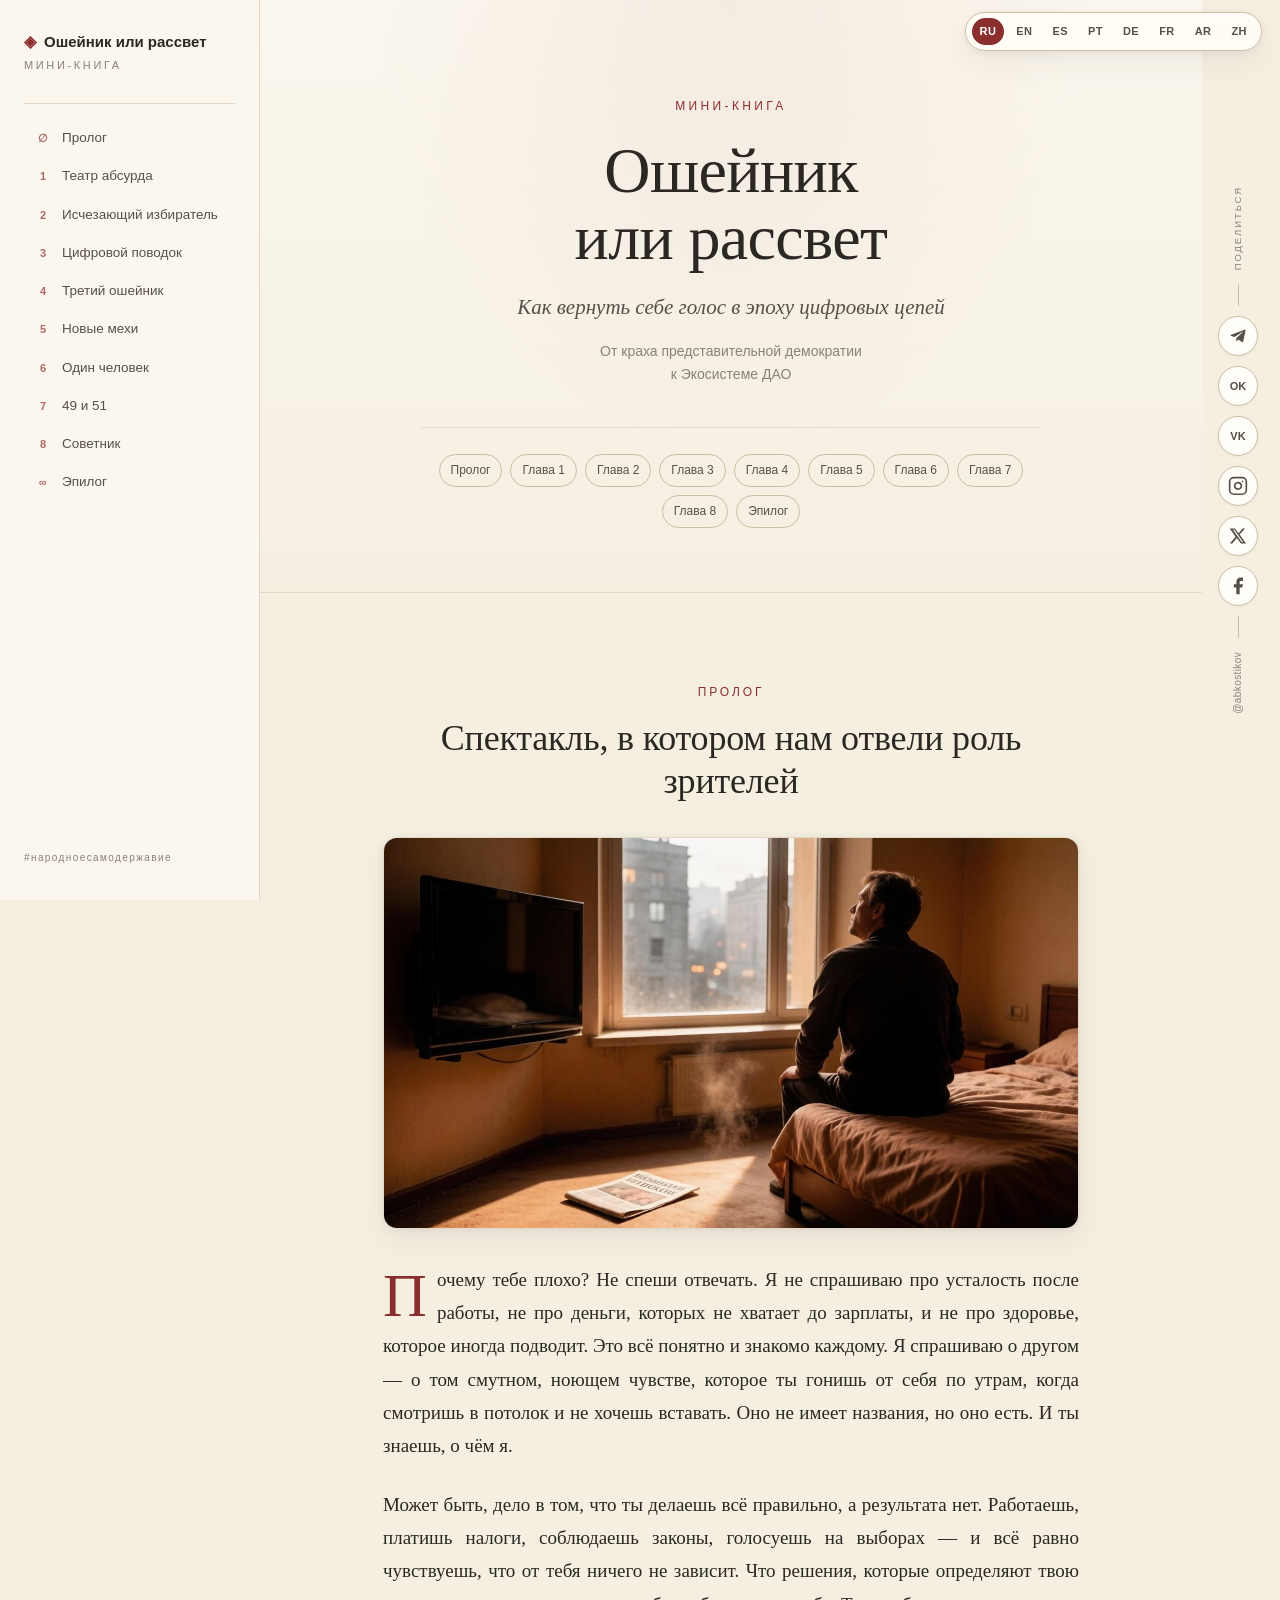
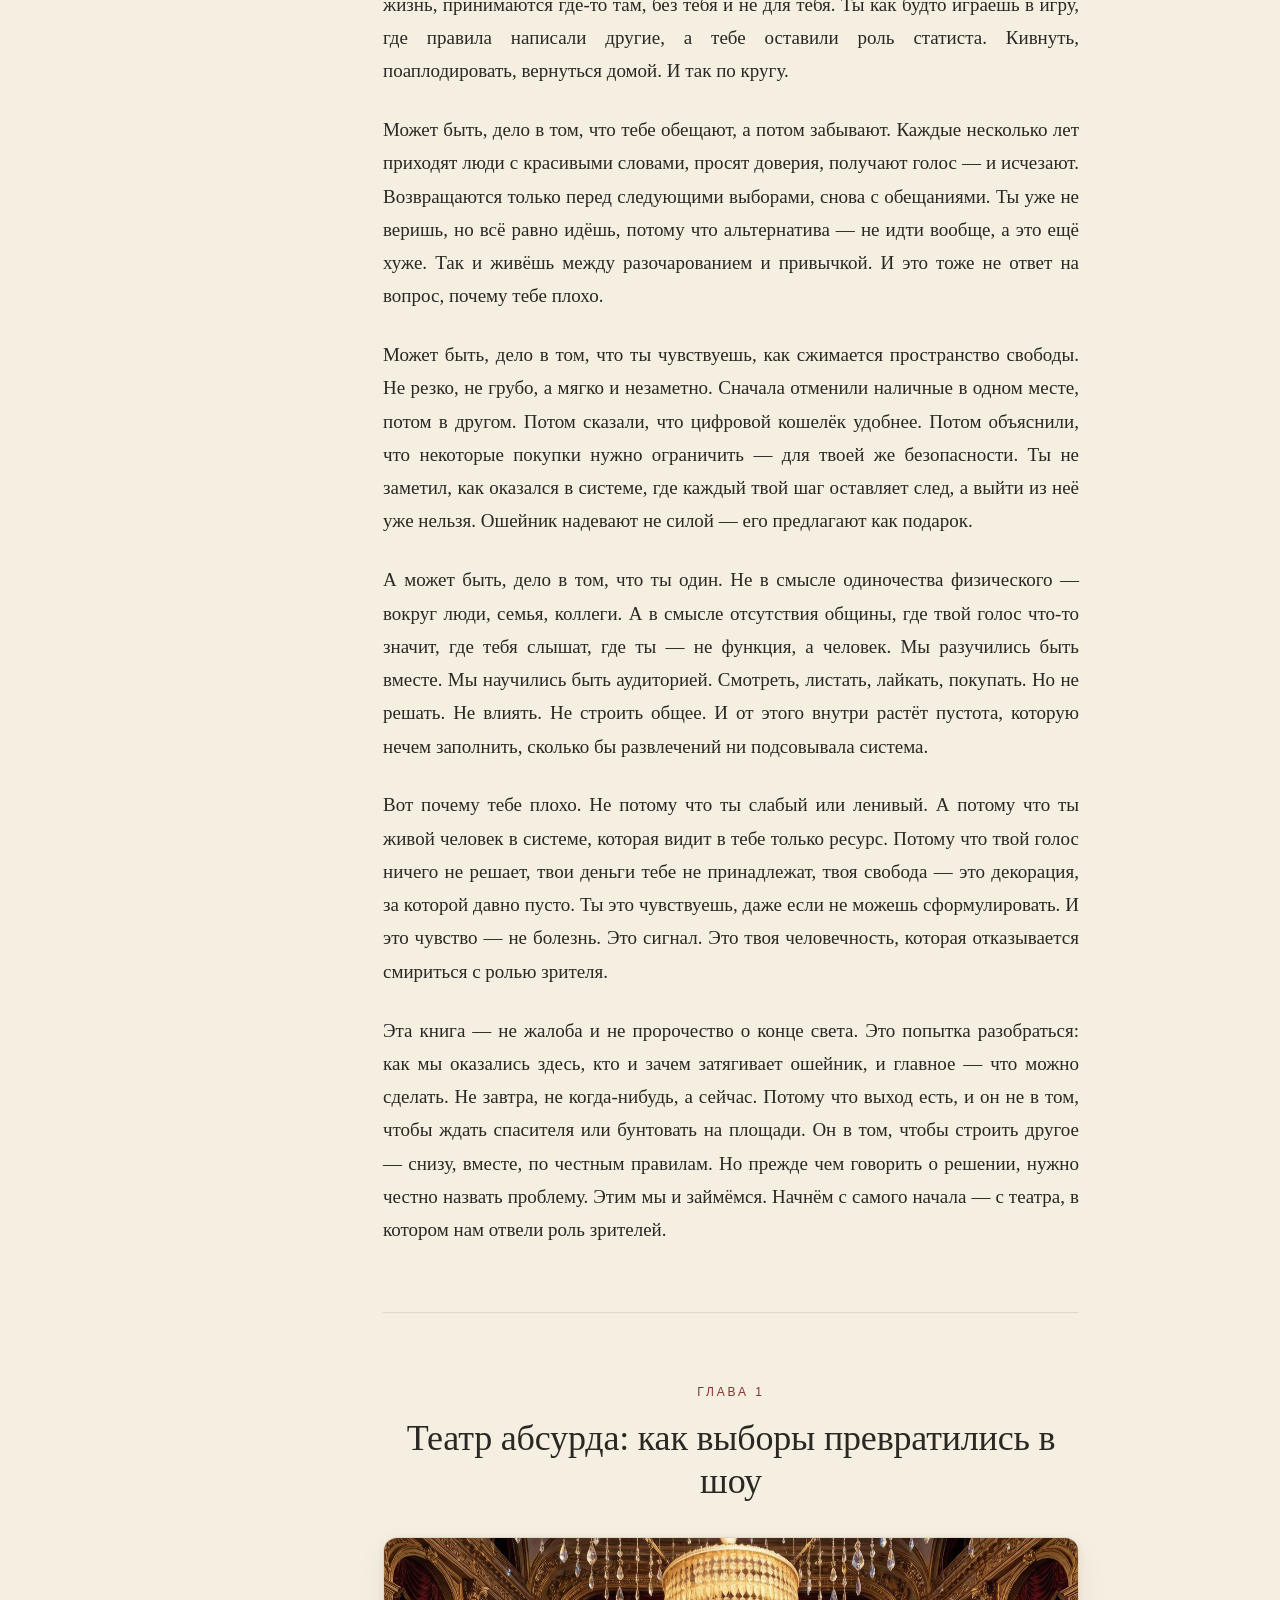
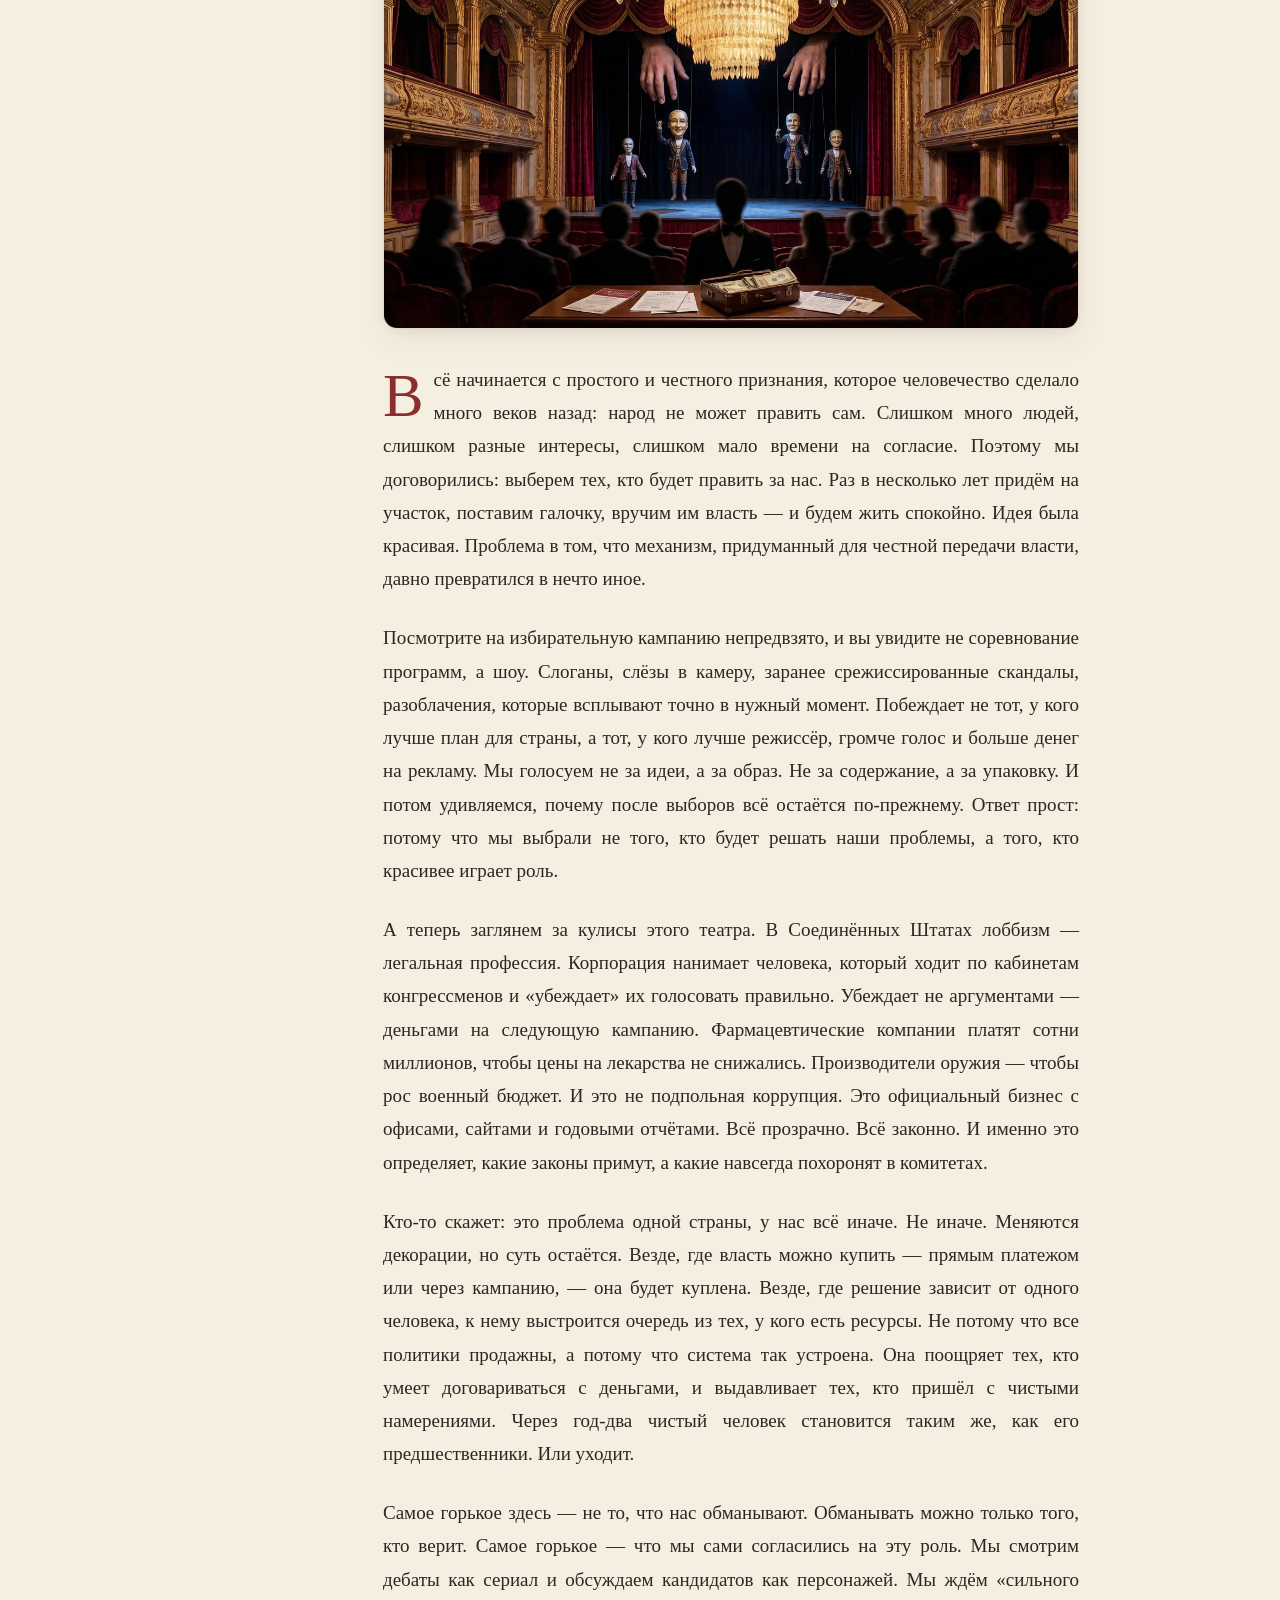
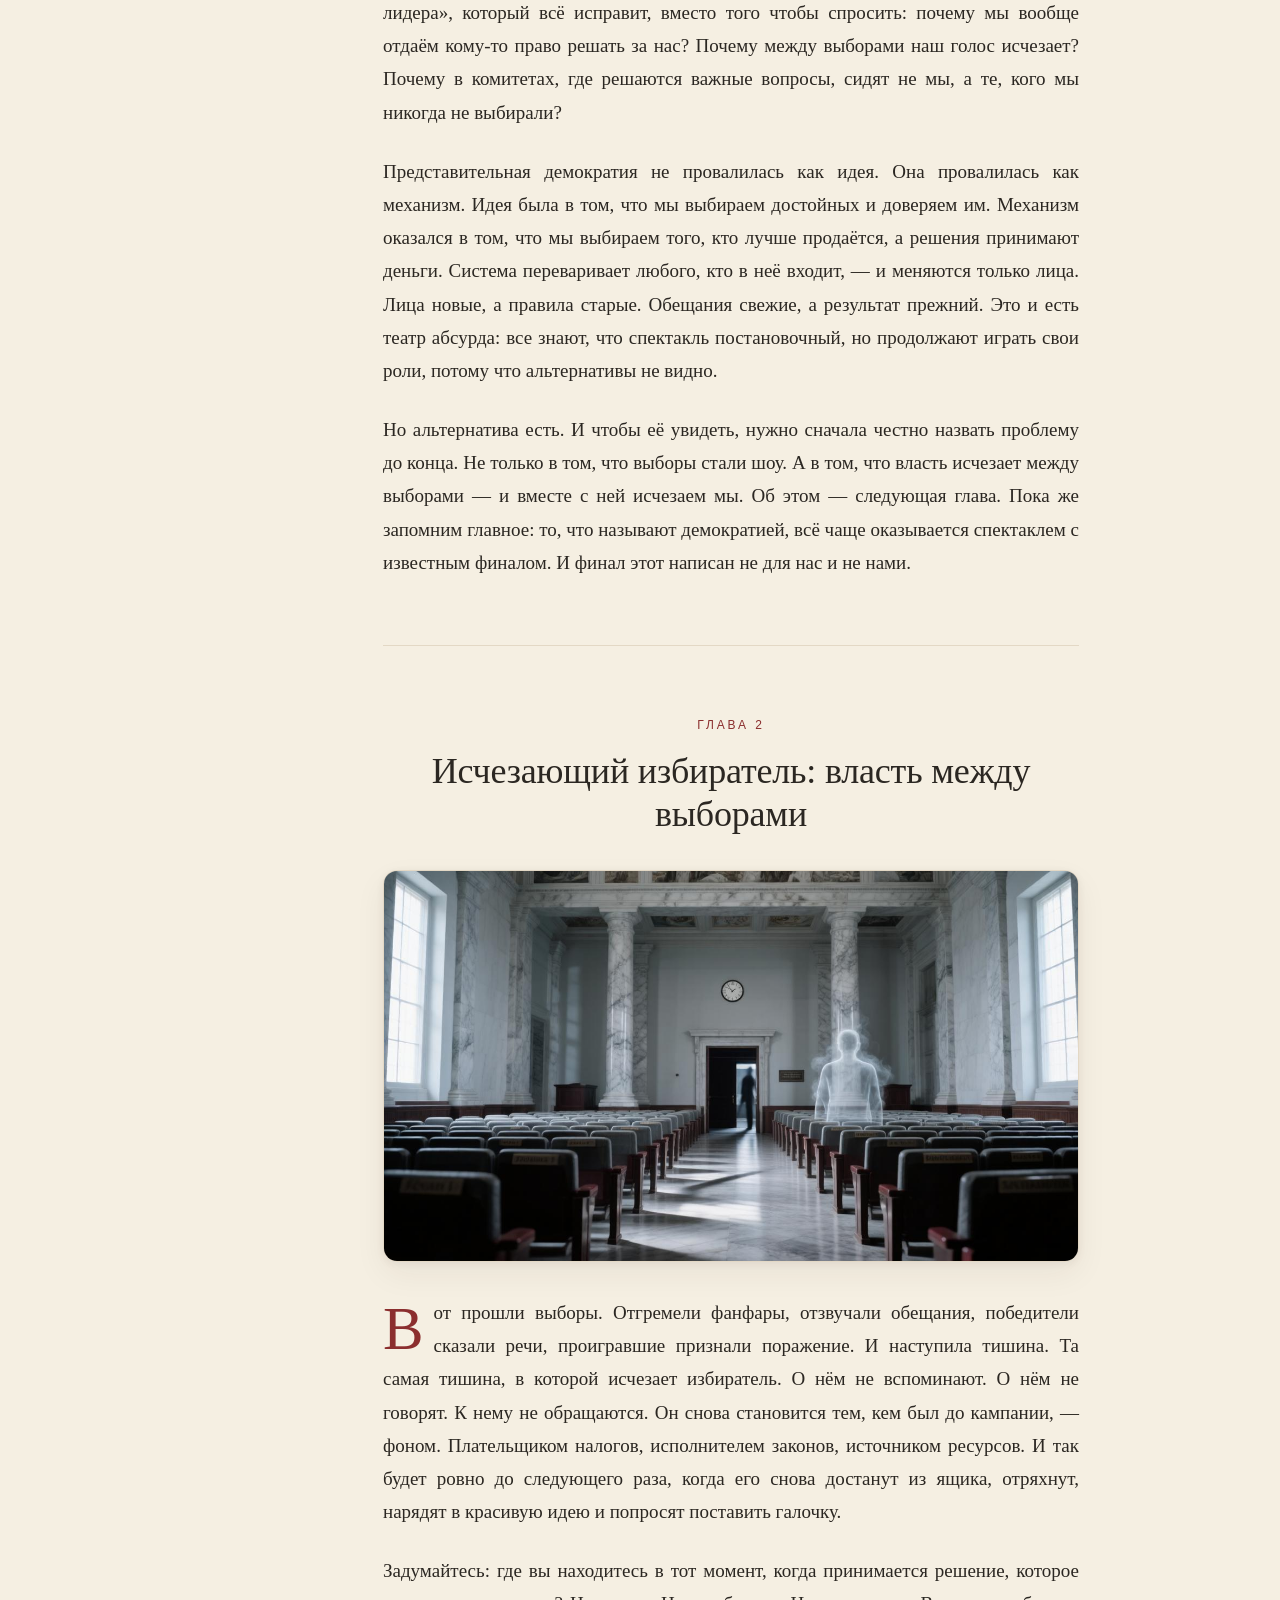
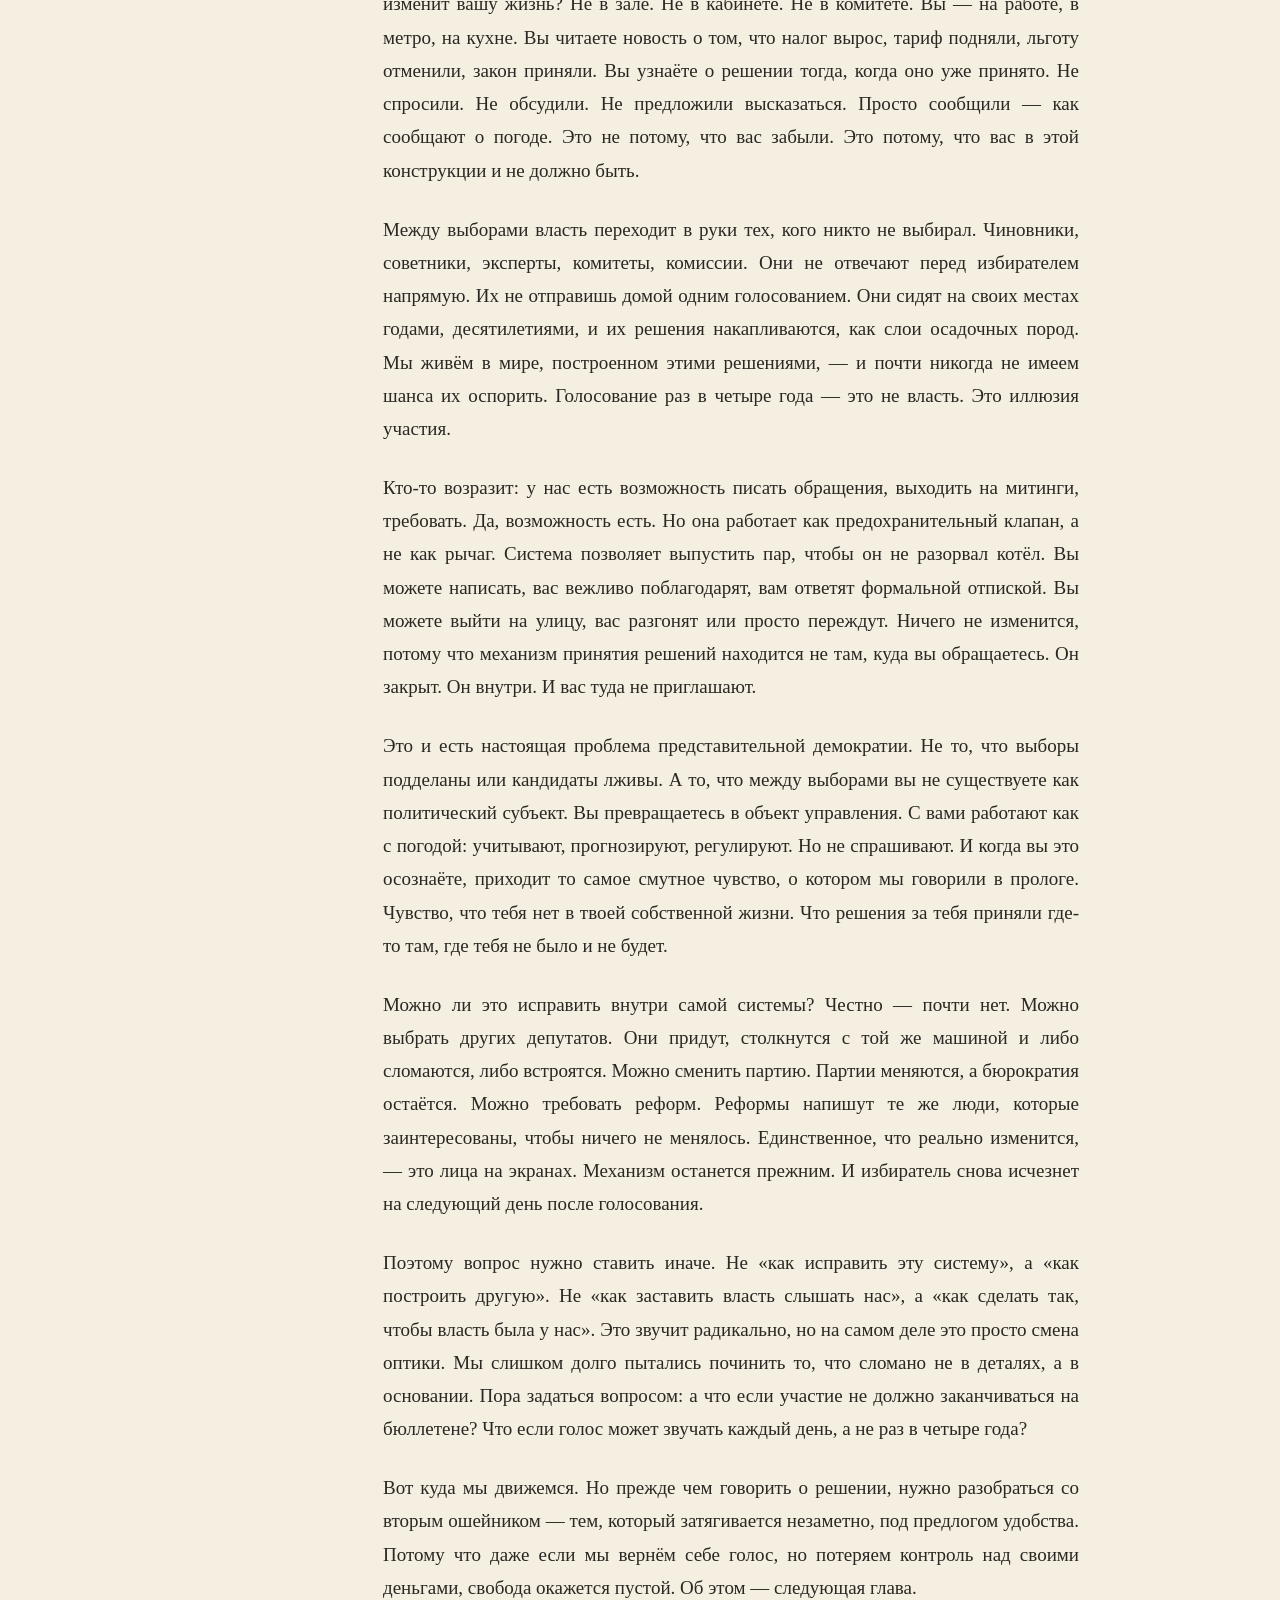
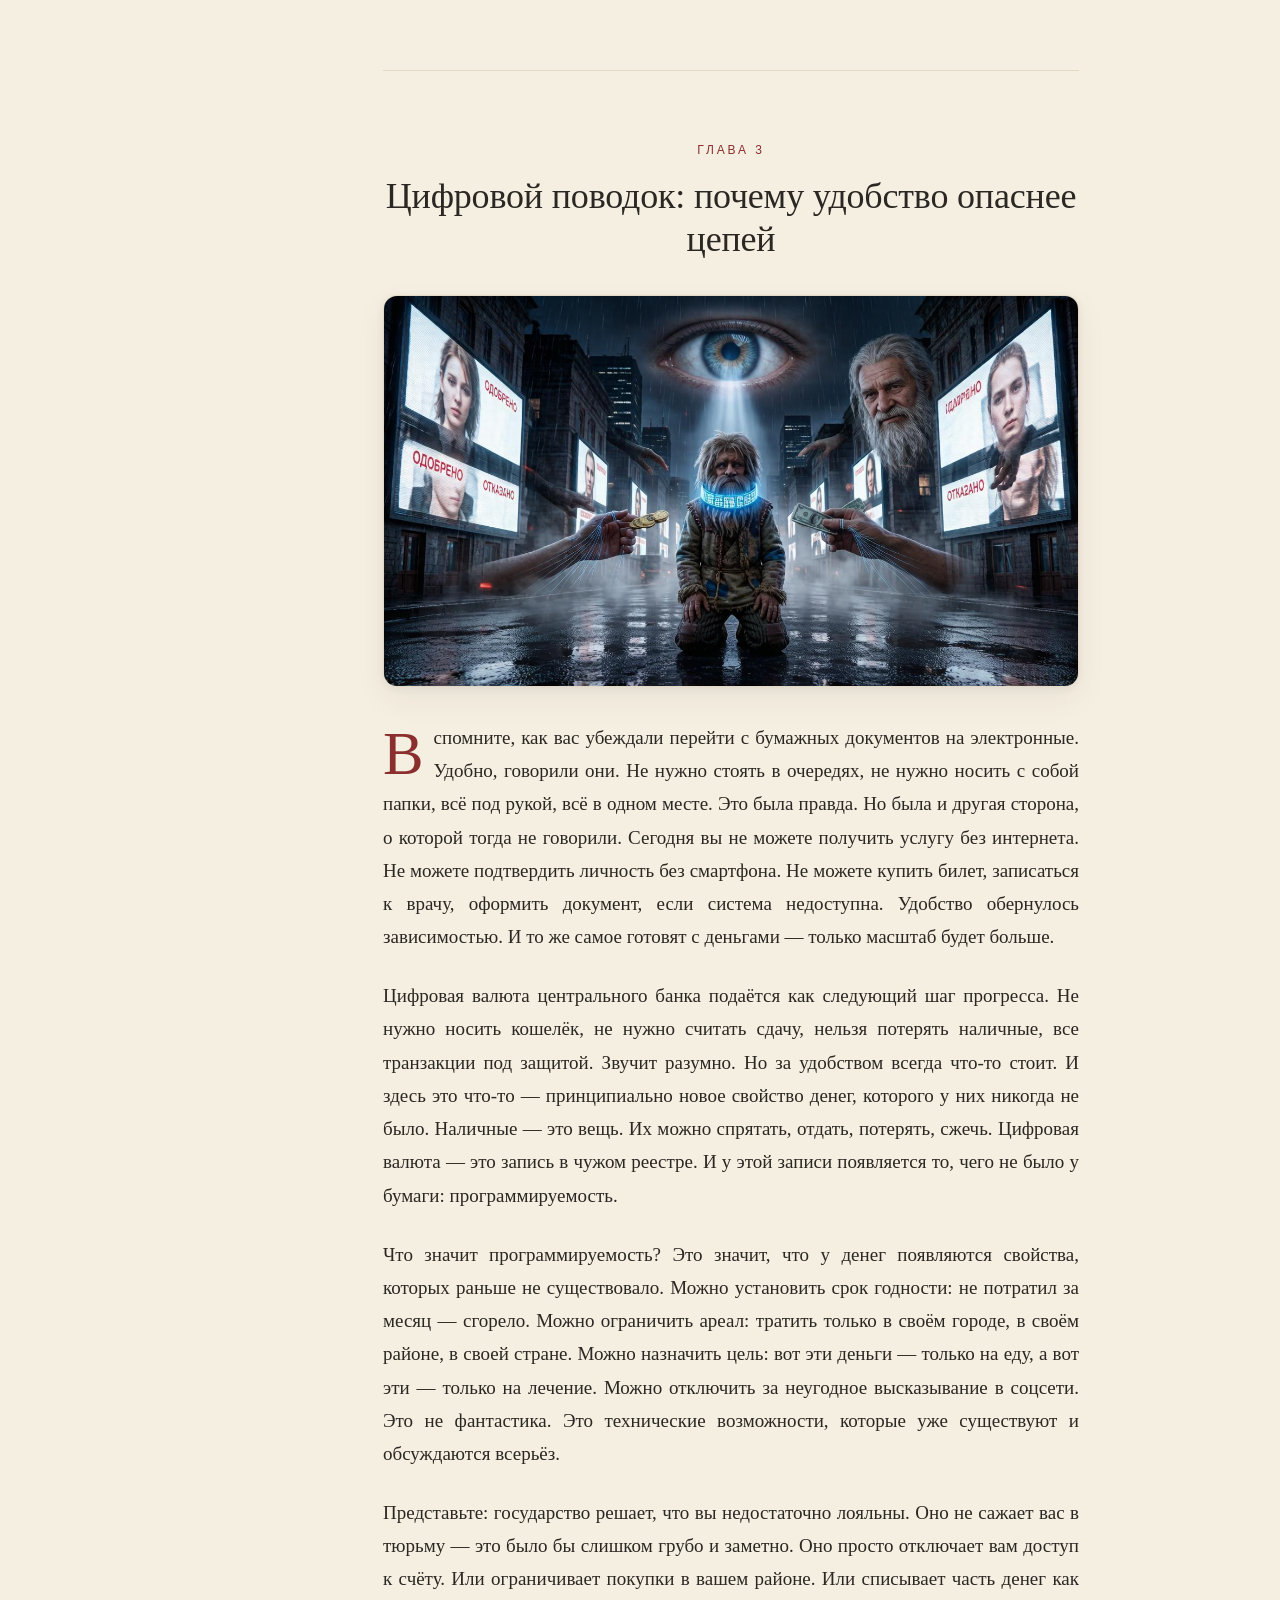
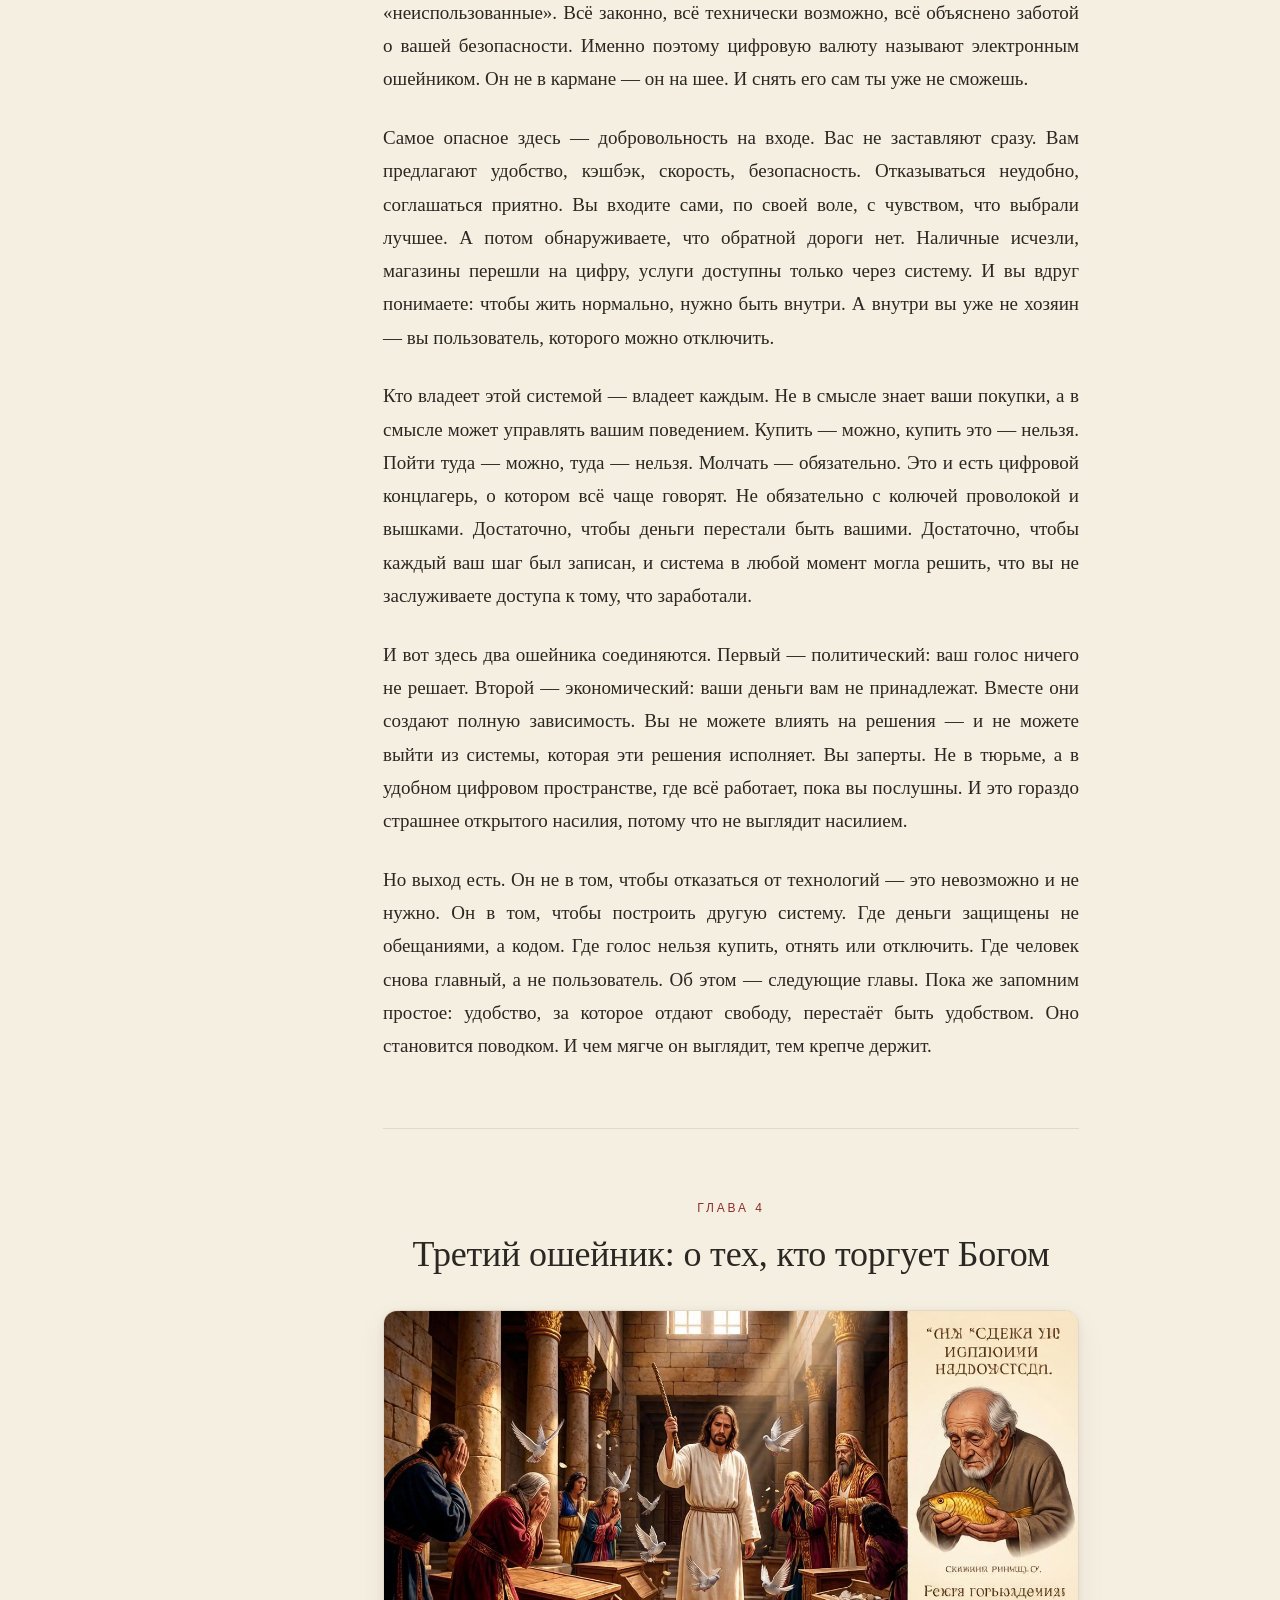
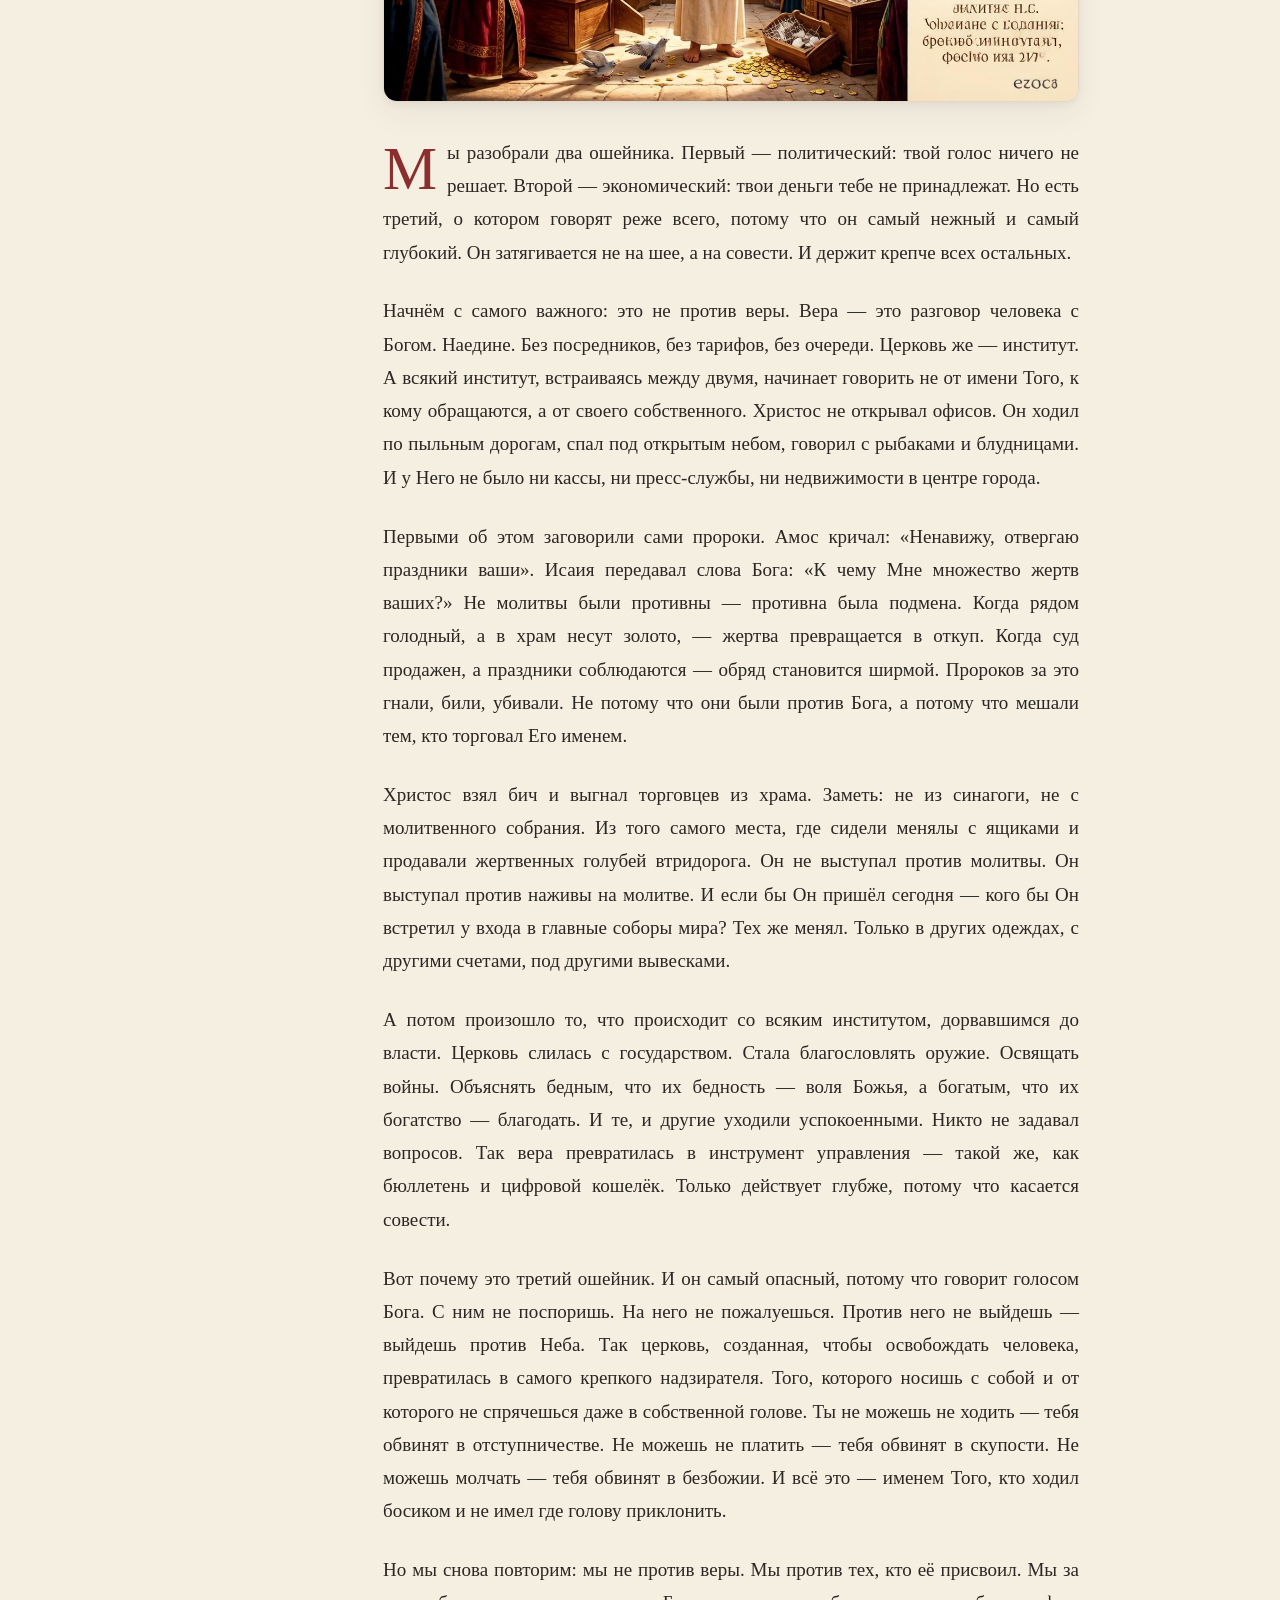
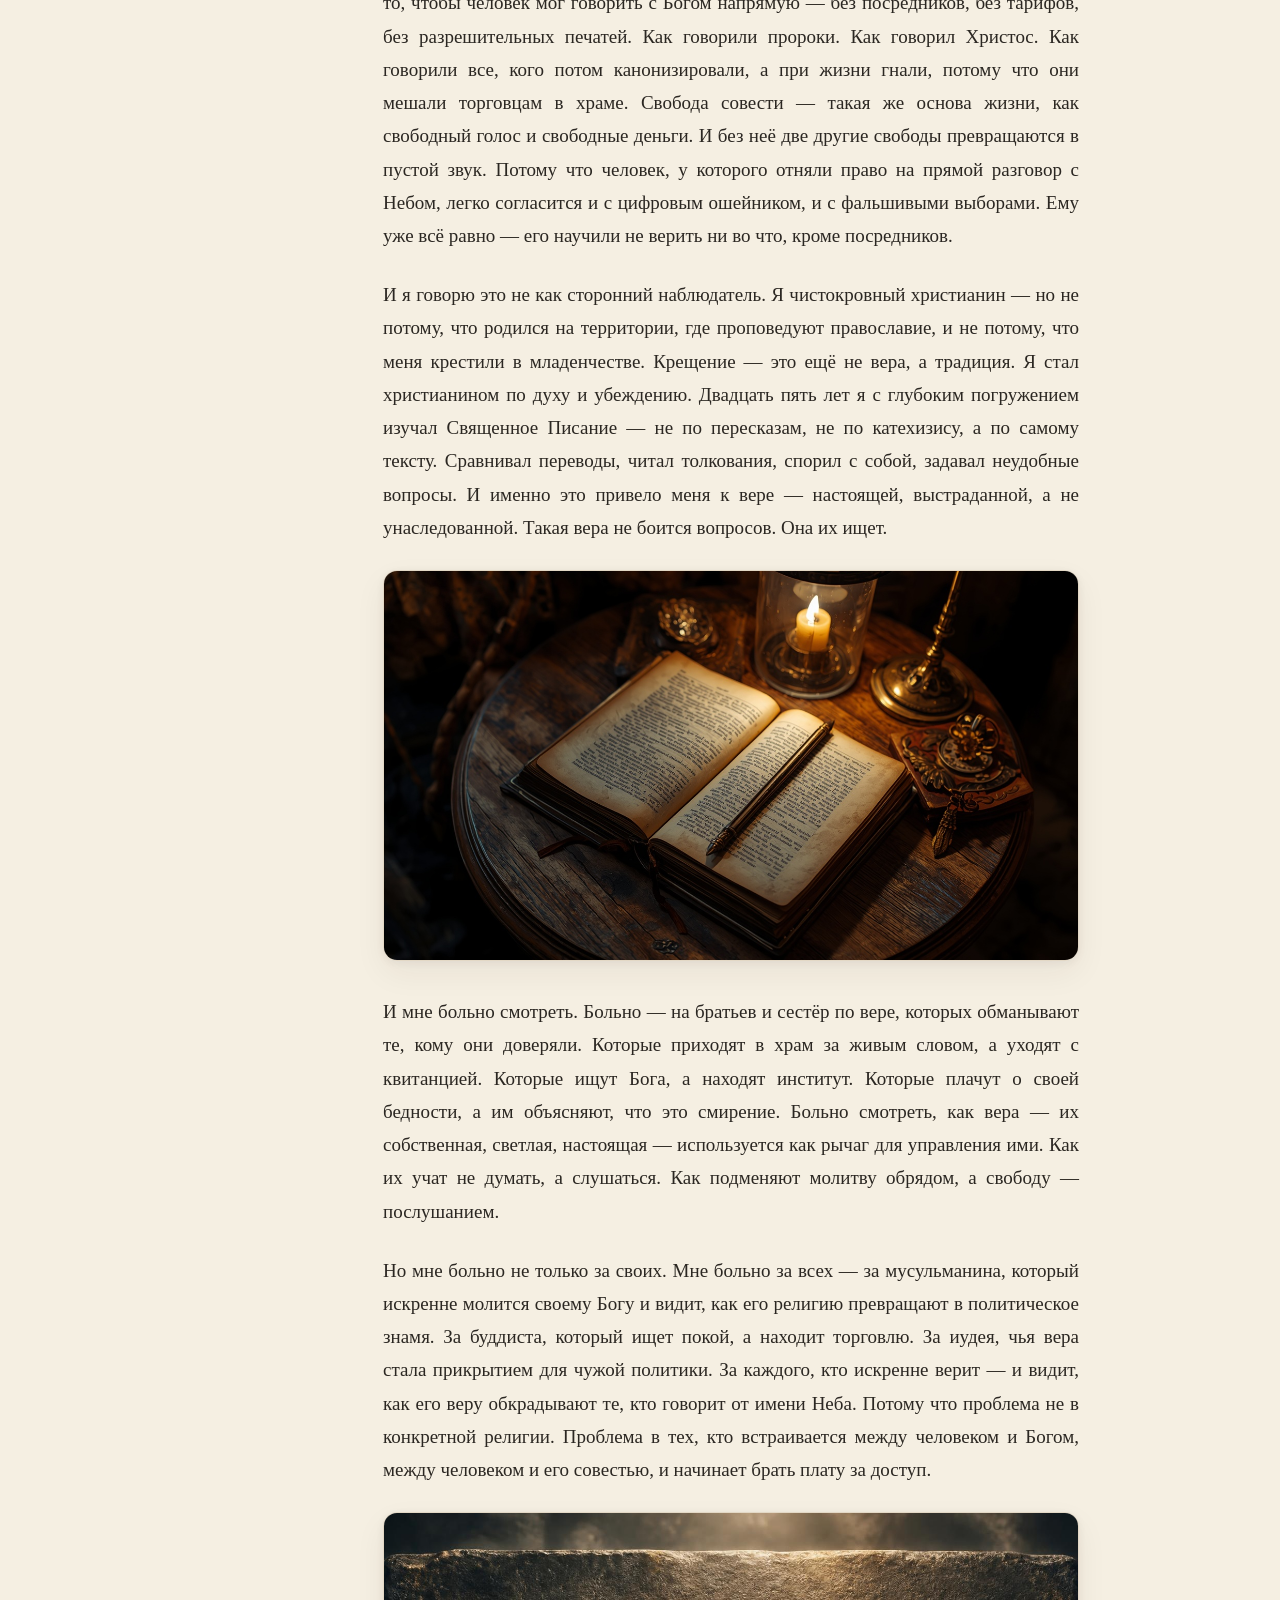
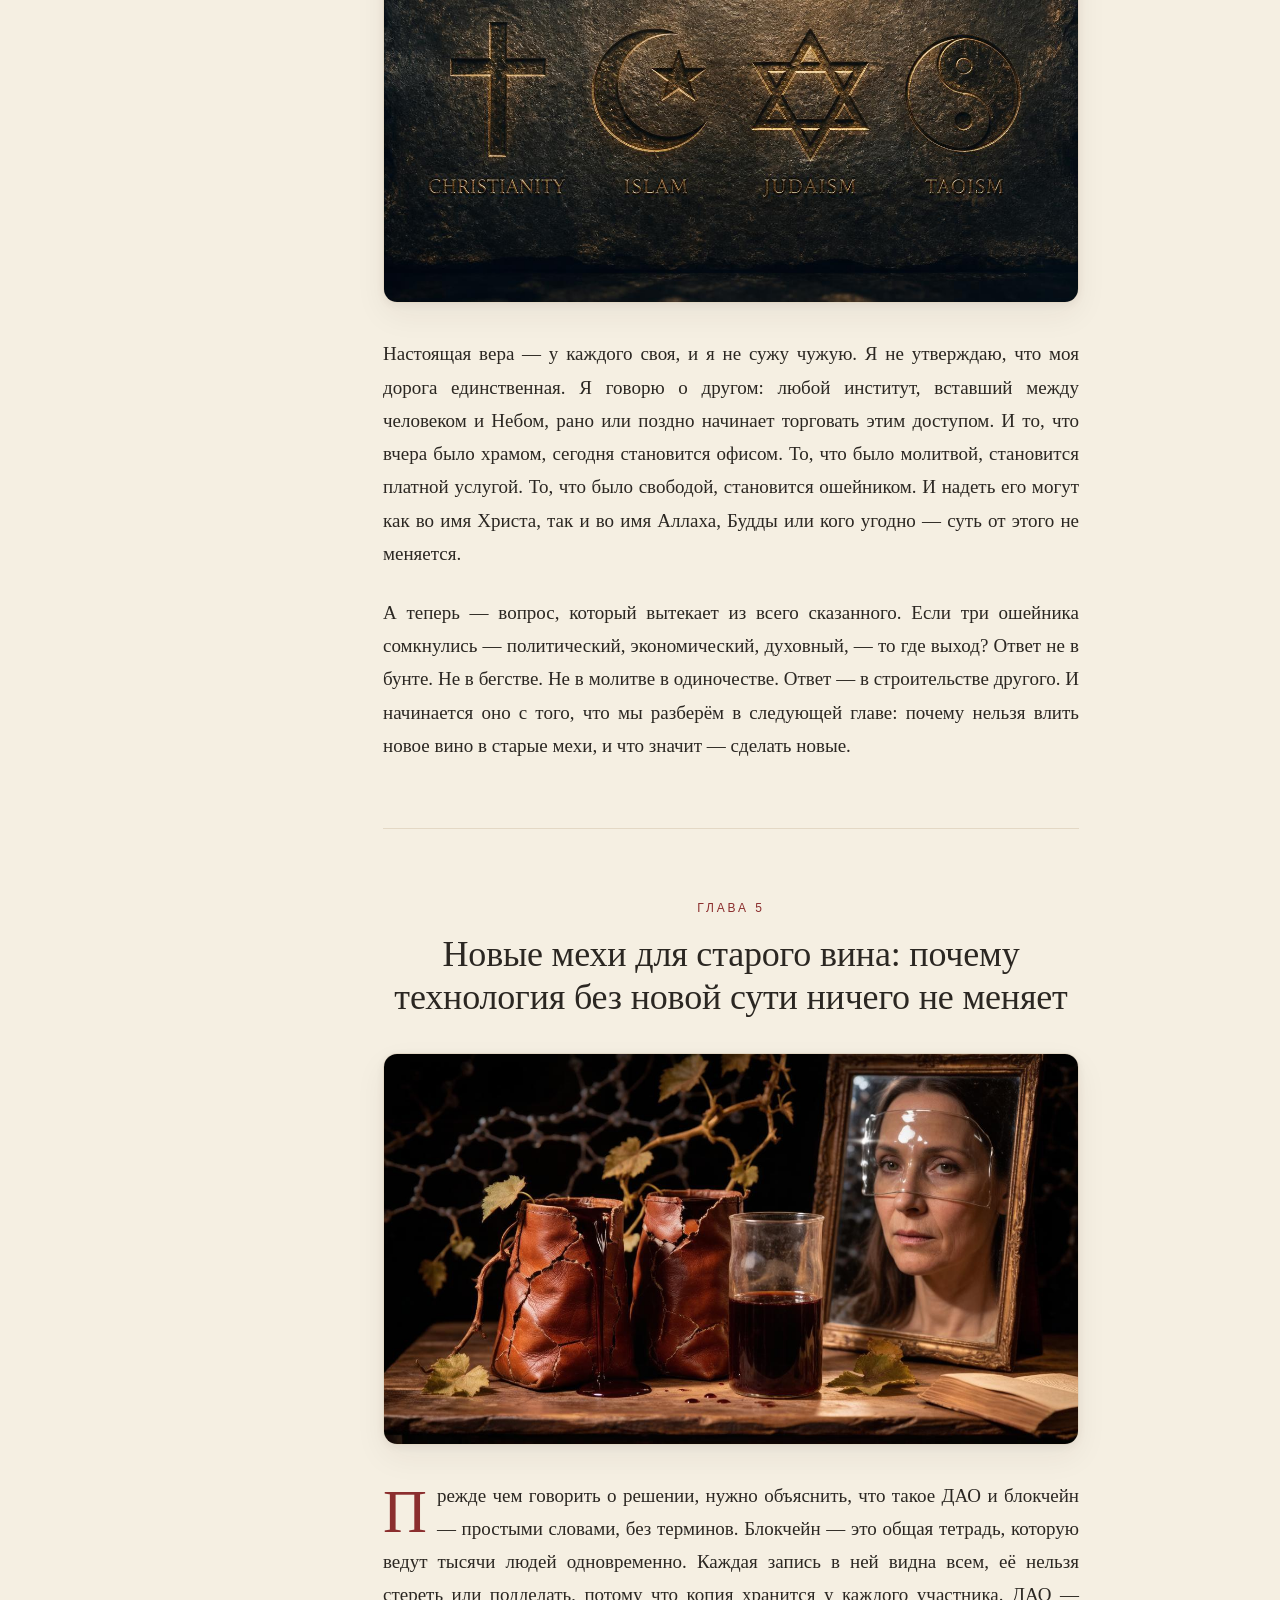
==== commit 6af539db: "Commit changes" ====
--- a/index.html
+++ b/index.html
@@ -1,701 +1,728 @@
-<!DOCTYPE html>
-<html lang="ru" prefix="og: https://ogp.me/ns# book: https://ogp.me/ns/book#">
-<head>
-  <!-- ============ БАЗОВЫЕ ============ -->
-  <meta charset="UTF-8">
-  <meta name="yandex-verification" content="55f2f62c7266f85a" />
-  <meta name="viewport" content="width=device-width, initial-scale=1.0, viewport-fit=cover">
-  <meta http-equiv="X-UA-Compatible" content="IE=edge">
-  <meta name="theme-color" content="#8b2e2e">
-  <meta name="color-scheme" content="light">
-
-  <!-- ============ ЗАГОЛОВОК И ОПИСАНИЕ ============ -->
-  <title>Ошейник или рассвет — как вернуть себе голос в эпоху цифровых цепей</title>
-  <meta name="description" content="Мини-книга о крахе представительной демократии, цифровом контроле через CBDC и Экосистеме ДАО на блокчейне с ИИ-советником. Пролог, 7 глав и эпилог о народном самодержавии, свободе и новом общественном устройстве.">
-  <meta name="keywords" content="демократия, DAO, ДАО, блокчейн, CBDC, цифровой концлагерь, свобода, народное самодержавие, децентрализация, смарт-контракты, криптовалюта, цифровой рубль, цифровой евро, искусственный интеллект, самоуправление, гражданское общество, один человек один голос, антиутопия, будущее, технологии, политика, экономика">
-  <meta name="author" content="Алексей Костыков">
-  <meta name="creator" content="Алексей Костыков">
-  <meta name="publisher" content="Народное Самодержавие">
-  <meta name="robots" content="index, follow, max-image-preview:large, max-snippet:-1, max-video-preview:-1">
-  <meta name="googlebot" content="index, follow">
-  <meta name="rating" content="general">
-  <meta name="referrer" content="strict-origin-when-cross-origin">
-  <meta name="format-detection" content="telephone=no">
-
-  <!-- ============ КАНОНИЧЕСКИЙ URL ============ -->
-  <!-- Замените на ваш реальный домен при публикации -->
-  <link rel="canonical" href="https://narodnoe-samoderjavie.org/">
-
-  <!-- ============ ЯЗЫКОВЫЕ АЛЬТЕРНАТИВЫ (hreflang) ============ -->
-  <!-- Русский — по умолчанию -->
-  <link rel="alternate" hreflang="ru" href="https://narodnoe-samoderjavie.org/">
-  <!-- Первая волна -->
-  <link rel="alternate" hreflang="en" href="https://narodnoe-samoderjavie.org/en/">
-  <link rel="alternate" hreflang="es" href="https://narodnoe-samoderjavie.org/es/">
-  <link rel="alternate" hreflang="pt" href="https://narodnoe-samoderjavie.org/pt/">
-  <!-- Вторая волна -->
-  <link rel="alternate" hreflang="de" href="https://narodnoe-samoderjavie.org/de/">
-  <link rel="alternate" hreflang="fr" href="https://narodnoe-samoderjavie.org/fr/">
-  <link rel="alternate" hreflang="ar" href="https://narodnoe-samoderjavie.org/ar/">
-  <link rel="alternate" hreflang="zh" href="https://narodnoe-samoderjavie.org/zh/">
-  <link rel="alternate" hreflang="x-default" href="https://narodnoe-samoderjavie.org/">
-
-  <!-- ============ OPEN GRAPH (Facebook, VK, OK, Telegram) ============ -->
-  <meta property="og:type" content="book">
-  <meta property="og:site_name" content="Ошейник или рассвет">
-  <meta property="og:title" content="Ошейник или рассвет — как вернуть себе голос в эпоху цифровых цепей">
-  <meta property="og:description" content="Мини-книга о крахе демократии, цифровом ошейнике CBDC и Экосистеме ДАО с ИИ-советником. От диагноза — к решению.">
-  <meta property="og:url" content="https://narodnoe-samoderjavie.org/">
-  <meta property="og:image" content="https://narodnoe-samoderjavie.org/img/og-cover.jpg">
-  <meta property="og:image:width" content="1200">
-  <meta property="og:image:height" content="630">
-  <meta property="og:image:alt" content="Ошейник или рассвет — обложка книги">
-  <meta property="og:locale" content="ru_RU">
-  <meta property="og:locale:alternate" content="en_US">
-  <meta property="og:locale:alternate" content="es_ES">
-  <meta property="og:locale:alternate" content="pt_BR">
-  <meta property="og:locale:alternate" content="de_DE">
-  <meta property="og:locale:alternate" content="fr_FR">
-  <meta property="og:locale:alternate" content="ar_AR">
-  <meta property="og:locale:alternate" content="zh_CN">
-
-  <!-- Книжные OG-теги -->
-  <meta property="book:author" content="Алексей Костыков">
-  <meta property="book:tag" content="демократия">
-  <meta property="book:tag" content="DAO">
-  <meta property="book:tag" content="блокчейн">
-  <meta property="book:tag" content="CBDC">
-  <meta property="book:tag" content="свобода">
-  <meta property="book:release_date" content="2026-10-10">
-
-  <!-- ============ TWITTER / X CARD ============ -->
-  <meta name="twitter:card" content="summary_large_image">
-  <meta name="twitter:site" content="@abkostikov">
-  <meta name="twitter:creator" content="@abkostikov">
-  <meta name="twitter:title" content="Ошейник или рассвет — как вернуть себе голос">
-  <meta name="twitter:description" content="Мини-книга о крахе демократии, цифровом ошейнике CBDC и Экосистеме ДАО с ИИ-советником.">
-  <meta name="twitter:image" content="https://narodnoe-samoderjavie.org/img/og-cover.jpg">
-  <meta name="twitter:image:alt" content="Ошейник или рассвет — обложка книги">
-
-  <!-- ============ FAVICON (встроен, без отдельного файла) ============ -->
-  <link rel="icon" type="image/svg+xml" href="data:image/svg+xml,%3Csvg xmlns='http://www.w3.org/2000/svg' viewBox='0 0 100 100'%3E%3Crect width='100' height='100' fill='%238b2e2e'/%3E%3Ctext x='50' y='68' font-size='62' text-anchor='middle' fill='%23f5efe2' font-family='Georgia,serif'%3E◈%3C/text%3E%3C/svg%3E">
-  <link rel="apple-touch-icon" href="data:image/svg+xml,%3Csvg xmlns='http://www.w3.org/2000/svg' viewBox='0 0 100 100'%3E%3Crect width='100' height='100' fill='%238b2e2e'/%3E%3Ctext x='50' y='68' font-size='62' text-anchor='middle' fill='%23f5efe2' font-family='Georgia,serif'%3E◈%3C/text%3E%3C/svg%3E">
-
-  <!-- ============ ПРЕДЗАГРУЗКА ШРИФТОВ / РЕСУРСОВ ============ -->
-  <link rel="preconnect" href="https://t.me" crossorigin>
-
-  <!-- ============ SCHEMA.ORG — STRUCTURED DATA ============ -->
-  <script type="application/ld+json">
-  {
-    "@context": "https://schema.org",
-    "@graph": [
-      {
-        "@type": "Book",
-        "@id": "https://narodnoe-samoderjavie.org/#book",
-        "name": "Ошейник или рассвет",
-        "alternateName": "Как вернуть себе голос в эпоху цифровых цепей",
-        "description": "Мини-книга о крахе представительной демократии, цифровом контроле через CBDC и Экосистеме ДАО на блокчейне с ИИ-советником.",
-        "bookFormat": "https://schema.org/EBook",
-        "inLanguage": "ru",
-        "numberOfPages": 40,
-        "genre": ["Политика", "Философия", "Технологии", "Публицистика"],
-        "keywords": "демократия, DAO, блокчейн, CBDC, свобода, народное самодержавие, цифровой контроль, децентрализация",
-        "datePublished": "2026-10-10",
-        "author": {
-          "@type": "Person",
-          "name": "Алексей Костыков",
-          "url": "https://t.me/narodnoe_samoderjavie",
-          "sameAs": [
-            "https://twitter.com/abkostikov",
-            "https://vk.com/abkostikov",
-            "https://ok.ru/abkostikov",
-            "https://instagram.com/abkostikov",
-            "https://facebook.com/abkostikov"
-          ]
-        },
-        "publisher": {
-          "@type": "Organization",
-          "name": "Народное Самодержавие",
-          "url": "https://t.me/s/narodnoe_samoderjavie"
-        },
-        "image": "https://narodnoe-samoderjavie.org/img/og-cover.jpg",
-        "url": "https://narodnoe-samoderjavie.org/",
-        "hasPart": [
-          { "@type": "Chapter", "name": "Пролог. Спектакль, в котором нам отвели роль зрителей", "position": 0 },
-          { "@type": "Chapter", "name": "Глава 1. Театр абсурда: как выборы превратились в шоу", "position": 1 },
-          { "@type": "Chapter", "name": "Глава 2. Исчезающий избиратель: власть между выборами", "position": 2 },
-          { "@type": "Chapter", "name": "Глава 3. Цифровой поводок: почему удобство опаснее цепей", "position": 3 },
-          { "@type": "Chapter", "name": "Глава 4. Новые мехи для старого вина", "position": 4 },
-          { "@type": "Chapter", "name": "Глава 5. Один человек — один голос", "position": 5 },
-          { "@type": "Chapter", "name": "Глава 6. 49 и 51: экономика без хозяина", "position": 6 },
-          { "@type": "Chapter", "name": "Глава 7. Советник, а не диктатор", "position": 7 },
-          { "@type": "Chapter", "name": "Эпилог. Рассвет начинается с одного", "position": 8 }
-        ]
-      },
-      {
-        "@type": "WebSite",
-        "@id": "https://narodnoe-samoderjavie.org/#website",
-        "url": "https://narodnoe-samoderjavie.org/",
-        "name": "Ошейник или рассвет",
-        "inLanguage": "ru",
-        "publisher": { "@id": "https://narodnoe-samoderjavie.org/#book" }
-      }
-    ]
-  }
-  </script>
-
-  <!-- ============ СТИЛИ ============ -->
-  <style>
-:root {
-  --bg: #f5efe2;
-  --bg-alt: #fbf7ee;
-  --paper: #fffdf7;
-  --ink: #2b2722;
-  --ink-soft: #57504a;
-  --ink-muted: #8a817a;
-  --accent: #8b2e2e;
-  --accent-soft: #b85a5a;
-  --line: #e3d8c5;
-  --line-strong: #cbbda3;
-  --shadow: 0 2px 8px rgba(43, 39, 34, 0.06), 0 12px 32px rgba(43, 39, 34, 0.06);
-  --radius: 14px;
-  --maxw: 760px;
-  --sidebar-w: 260px;
-  --social-w: 78px;
-  --serif: Georgia, "Iowan Old Style", "Times New Roman", "Noto Serif", serif;
-  --sans: -apple-system, BlinkMacSystemFont, "Segoe UI", Roboto, "Helvetica Neue", Arial, sans-serif;
-}
-* { box-sizing: border-box; }
-html { scroll-behavior: smooth; scroll-padding-top: 90px; }
-body {
-  margin: 0; font-family: var(--serif); font-size: 19px; line-height: 1.75;
-  color: var(--ink); background: var(--bg);
-  -webkit-font-smoothing: antialiased; text-rendering: optimizeLegibility;
-}
-.progress-bar {
-  position: fixed; top: 0; left: 0; height: 3px; width: 0%;
-  background: var(--accent); z-index: 200; transition: width 0.12s linear;
-}
-
-/* ЯЗЫКОВОЙ ПЕРЕКЛЮЧАТЕЛЬ */
-.lang-switch {
-  position: fixed; top: 12px; right: 18px;
-  display: flex; gap: 4px; z-index: 180;
-  background: rgba(255, 253, 247, 0.94);
-  backdrop-filter: blur(6px); -webkit-backdrop-filter: blur(6px);
-  padding: 5px 6px; border-radius: 999px;
-  border: 1px solid var(--line-strong);
-  box-shadow: var(--shadow);
-  font-family: var(--sans);
-}
-.lang-switch a {
-  font-size: 11px; font-weight: 600; letter-spacing: 0.04em;
-  color: var(--ink-soft); text-decoration: none;
-  padding: 4px 8px; border-radius: 999px;
-  transition: background 0.15s, color 0.15s;
-  text-transform: uppercase;
-}
-.lang-switch a:hover { background: var(--line); color: var(--ink); }
-.lang-switch a.active { background: var(--accent); color: #fff; }
-
-/* ЛЕВОЕ МЕНЮ */
-.sidebar-left {
-  position: fixed; top: 0; left: 0; bottom: 0; width: var(--sidebar-w);
-  background: var(--bg-alt); border-right: 1px solid var(--line);
-  padding: 32px 24px 24px; overflow-y: auto; z-index: 100;
-}
-.sidebar-inner { display: flex; flex-direction: column; min-height: 100%; }
-.brand {
-  display: inline-flex; align-items: center; gap: 8px;
-  font-family: var(--sans); font-size: 15px; font-weight: 600;
-  color: var(--ink); text-decoration: none; line-height: 1.25;
-}
-.brand:hover { color: var(--accent); }
-.brand-mark { color: var(--accent); font-size: 16px; flex-shrink: 0; }
-.brand-sub {
-  font-family: var(--sans); font-size: 11px; letter-spacing: 0.24em;
-  text-transform: uppercase; color: var(--ink-muted); margin: 4px 0 28px;
-}
-.toc-nav { display: flex; flex-direction: column; gap: 2px; padding-top: 16px; border-top: 1px solid var(--line); }
-.toc-nav a {
-  display: flex; align-items: baseline; gap: 10px;
-  font-family: var(--sans); font-size: 13.5px; color: var(--ink-soft);
-  text-decoration: none; padding: 9px 10px; border-radius: 8px;
-  transition: background 0.15s, color 0.15s; line-height: 1.35;
-}
-.toc-nav a:hover { background: var(--paper); color: var(--ink); }
-.toc-nav a.active { background: var(--accent); color: #fff; }
-.toc-nav a.active .toc-num { color: #fff; opacity: 0.85; }
-.toc-num { display: inline-block; min-width: 18px; font-size: 11px; font-weight: 600; color: var(--accent); opacity: 0.7; text-align: center; flex-shrink: 0; }
-.sidebar-foot { margin-top: auto; padding-top: 24px; font-family: var(--sans); font-size: 10px; letter-spacing: 0.14em; color: var(--ink-muted); text-transform: lowercase; }
-
-/* СОЦСЕТИ */
-.sidebar-right {
-  position: fixed; top: 50%; right: 18px; transform: translateY(-50%);
-  display: flex; flex-direction: column; align-items: center; gap: 10px; z-index: 100; padding: 4px;
-}
-.social-label { font-family: var(--sans); font-size: 9.5px; letter-spacing: 0.2em; text-transform: uppercase; color: var(--ink-muted); writing-mode: vertical-rl; transform: rotate(180deg); margin-bottom: 4px; }
-.social-line { width: 1px; height: 22px; background: var(--line-strong); }
-.social-handle { font-family: var(--sans); font-size: 10px; letter-spacing: 0.04em; color: var(--ink-muted); writing-mode: vertical-rl; transform: rotate(180deg); margin-top: 4px; }
-.social {
-  display: flex; align-items: center; justify-content: center;
-  width: 40px; height: 40px; border-radius: 50%;
-  background: var(--paper); border: 1px solid var(--line-strong);
-  color: var(--ink-soft); text-decoration: none;
-  font-family: var(--sans); font-size: 11px; font-weight: 700;
-  transition: transform 0.15s, background 0.15s, color 0.15s, border-color 0.15s, box-shadow 0.15s;
-  box-shadow: 0 1px 3px rgba(43, 39, 34, 0.05);
-}
-.social svg { fill: currentColor; }
-.social-ig svg { fill: none; }
-.social:hover { transform: translateY(-2px) scale(1.05); color: #fff; border-color: transparent; box-shadow: 0 6px 16px rgba(43, 39, 34, 0.18); }
-.social-tg:hover { background: #229ED9; }
-.social-ok:hover { background: #EE8208; }
-.social-vk:hover { background: #0077FF; }
-.social-ig:hover { background: #E1306C; }
-.social-tw:hover { background: #0f0f0f; }
-.social-fb:hover { background: #1877F2; }
-
-/* МОБИЛЬНЫЙ ХЕДЕР */
-.mobile-header {
-  display: none; position: sticky; top: 0; z-index: 150;
-  background: rgba(245, 239, 226, 0.96);
-  backdrop-filter: saturate(140%) blur(8px); -webkit-backdrop-filter: saturate(140%) blur(8px);
-  border-bottom: 1px solid var(--line);
-}
-.mobile-inner { display: flex; align-items: center; justify-content: space-between; padding: 12px 18px; gap: 12px; min-height: 56px; }
-.brand-mobile { font-size: 14px; flex: 1; min-width: 0; }
-.brand-mobile .brand-text { overflow: hidden; text-overflow: ellipsis; white-space: nowrap; }
-.menu-toggle { width: 40px; height: 40px; background: transparent; border: 1px solid var(--line-strong); border-radius: 8px; cursor: pointer; padding: 9px 8px; display: flex; flex-direction: column; justify-content: space-between; flex-shrink: 0; }
-.menu-toggle span { display: block; height: 2px; background: var(--ink); border-radius: 2px; transition: transform 0.2s, opacity 0.2s; }
-.menu-toggle.open span:nth-child(1) { transform: translateY(9px) rotate(45deg); }
-.menu-toggle.open span:nth-child(2) { opacity: 0; }
-.menu-toggle.open span:nth-child(3) { transform: translateY(-9px) rotate(-45deg); }
-.mobile-nav { display: flex; flex-direction: column; gap: 0; background: var(--paper); border-top: 1px solid var(--line); padding: 0 12px; max-height: 0; overflow: hidden; transition: max-height 0.28s ease, padding 0.28s ease; }
-.mobile-nav.open { max-height: 70vh; overflow-y: auto; padding-top: 8px; padding-bottom: 14px; }
-.mobile-nav a { font-family: var(--sans); font-size: 14.5px; color: var(--ink-soft); text-decoration: none; padding: 12px 14px; border-radius: 8px; transition: background 0.15s, color 0.15s; }
-.mobile-nav a:hover, .mobile-nav a.active { background: var(--accent); color: #fff; }
-
-/* КОНТЕНТ */
-.main-content { margin-left: var(--sidebar-w); margin-right: var(--social-w); min-height: 100vh; }
-.cover { padding: 96px 24px 64px; text-align: center; background: radial-gradient(ellipse at 50% 0%, rgba(139, 46, 46, 0.06), transparent 55%), linear-gradient(180deg, var(--bg-alt), var(--bg)); border-bottom: 1px solid var(--line); }
-.cover-inner { max-width: 620px; margin: 0 auto; }
-.cover-kicker { font-family: var(--sans); font-size: 12px; letter-spacing: 0.28em; text-transform: uppercase; color: var(--accent); margin: 0 0 20px; }
-.cover-title { font-family: var(--serif); font-size: clamp(40px, 6vw, 64px); line-height: 1.05; margin: 0 0 18px; font-weight: 400; letter-spacing: -0.01em; }
-.cover-subtitle { font-size: clamp(17px, 2.2vw, 21px); color: var(--ink-soft); margin: 0 0 14px; font-style: italic; }
-.cover-tagline { font-family: var(--sans); font-size: 14px; color: var(--ink-muted); line-height: 1.6; margin: 0 0 42px; }
-.cover-toc { display: flex; flex-wrap: wrap; gap: 8px; justify-content: center; padding-top: 26px; border-top: 1px solid var(--line); }
-.cover-toc a { font-family: var(--sans); font-size: 12px; color: var(--ink-soft); text-decoration: none; padding: 5px 11px; border: 1px solid var(--line-strong); border-radius: 999px; transition: all 0.15s; }
-.cover-toc a:hover { background: var(--accent); color: #fff; border-color: var(--accent); }
-.book { max-width: var(--maxw); margin: 0 auto; padding: 20px 32px 60px; }
-.chapter { padding: 60px 0 40px; border-bottom: 1px solid var(--line); }
-.chapter:last-child { border-bottom: none; }
-.chapter-header { text-align: center; margin-bottom: 34px; }
-.chapter-number { display: inline-block; font-family: var(--sans); font-size: 12px; letter-spacing: 0.24em; text-transform: uppercase; color: var(--accent); margin-bottom: 14px; }
-.chapter-header h2 { font-family: var(--serif); font-size: clamp(26px, 3.4vw, 36px); line-height: 1.2; margin: 0; font-weight: 400; letter-spacing: -0.005em; }
-.chapter p { margin: 0 0 1.35em; text-align: justify; hyphens: auto; -webkit-hyphens: auto; }
-.chapter p:first-of-type::first-letter { font-size: 3.2em; line-height: 0.9; float: left; padding: 6px 10px 0 0; font-weight: 400; color: var(--accent); }
-.chapter-image { margin: 0 0 34px; border-radius: var(--radius); overflow: hidden; background: var(--bg-alt); border: 1px solid var(--line); box-shadow: var(--shadow); aspect-ratio: 16 / 9; position: relative; }
-.chapter-image img { display: block; width: 100%; height: 100%; object-fit: cover; }
-.chapter-image.image-missing::before { content: "📷  Изображение появится здесь"; position: absolute; inset: 0; display: flex; align-items: center; justify-content: center; font-family: var(--sans); font-size: 13px; color: var(--ink-muted); letter-spacing: 0.05em; background: repeating-linear-gradient(45deg, #efe6d3 0 20px, #eadfc8 20px 40px); }
-.chapter-image.image-missing img { opacity: 0; }
-.site-footer { max-width: var(--maxw); margin: 0 auto; padding: 50px 32px 70px; text-align: center; font-family: var(--sans); font-size: 13px; color: var(--ink-muted); border-top: 1px solid var(--line); }
-.footer-title { font-size: 13px; color: var(--ink-soft); margin: 0 0 20px; }
-.footer-socials { display: none; flex-wrap: wrap; gap: 10px; justify-content: center; margin: 0 0 20px; }
-.footer-handle { font-size: 12px; color: var(--accent-soft); margin: 0 0 10px; letter-spacing: 0.04em; }
-.footer-hash { font-size: 11.5px; color: var(--ink-muted); word-break: break-word; line-height: 1.7; margin: 0; }
-.to-top { position: fixed; right: 20px; bottom: 20px; width: 46px; height: 46px; border-radius: 50%; border: 1px solid var(--line-strong); background: var(--paper); color: var(--ink); font-size: 20px; cursor: pointer; opacity: 0; pointer-events: none; transform: translateY(10px); transition: opacity 0.25s, transform 0.25s, background 0.15s, color 0.15s; box-shadow: var(--shadow); z-index: 120; }
-.to-top.show { opacity: 1; pointer-events: auto; transform: translateY(0); }
-.to-top:hover { background: var(--accent); color: #fff; border-color: var(--accent); }
-
-@media (max-width: 1100px) {
-  .sidebar-left, .sidebar-right { display: none; }
-  .mobile-header { display: block; }
-  .main-content { margin-left: 0; margin-right: 0; }
-  .footer-socials { display: flex; }
-  .cover { padding: 56px 20px 44px; }
-  .book { padding: 10px 22px 50px; }
-  .chapter { padding: 44px 0 32px; }
-  html { scroll-padding-top: 76px; }
-  .lang-switch { top: auto; bottom: 76px; right: 14px; }
-}
-@media (max-width: 560px) {
-  body { font-size: 17px; }
-  .cover-title { font-size: 38px; }
-  .cover-subtitle { font-size: 16px; }
-  .chapter-header h2 { font-size: 23px; }
-  .chapter-number { font-size: 11px; }
-  .book { padding: 8px 18px 40px; }
-  .chapter { padding: 40px 0 28px; }
-  .chapter p { text-align: left; }
-  .chapter p:first-of-type::first-letter { font-size: 2.6em; padding: 4px 8px 0 0; }
-  .chapter-image { aspect-ratio: 4 / 3; }
-  .site-footer { padding: 40px 18px 60px; }
-  .to-top { width: 42px; height: 42px; right: 14px; bottom: 14px; font-size: 18px; }
-  .lang-switch { bottom: 70px; }
-}
-@media print {
-  .sidebar-left, .sidebar-right, .mobile-header, .to-top,
-  .progress-bar, .cover-toc, .footer-socials, .lang-switch { display: none !important; }
-  body { background: #fff; font-size: 12pt; color: #000; }
-  .main-content { margin: 0; }
-  .chapter { page-break-after: always; border: none; padding: 0; }
-  .chapter-image { box-shadow: none; aspect-ratio: auto; }
-}
-  </style>
-</head>
-<body>
-
-  <!-- Прогресс -->
-  <div class="progress-bar" id="progressBar"></div>
-
-  <!-- ============ ПЕРЕКЛЮЧАТЕЛЬ ЯЗЫКА ============ -->
-  <nav class="lang-switch" aria-label="Язык">
-    <a href="index.html" class="active" hreflang="ru" lang="ru" title="Русский">RU</a>
-    <a href="en/index.html" hreflang="en" lang="en" title="English">EN</a>
-    <a href="es/index.html" hreflang="es" lang="es" title="Español">ES</a>
-    <a href="pt/index.html" hreflang="pt" lang="pt" title="Português">PT</a>
-    <a href="de/index.html" hreflang="de" lang="de" title="Deutsch">DE</a>
-    <a href="fr/index.html" hreflang="fr" lang="fr" title="Français">FR</a>
-    <a href="ar/index.html" hreflang="ar" lang="ar" title="العربية">AR</a>
-    <a href="zh/index.html" hreflang="zh" lang="zh" title="中文">ZH</a>
-  </nav>
-
-  <!-- ============ ЛЕВОЕ МЕНЮ ============ -->
-  <aside class="sidebar-left" aria-label="Оглавление">
-    <div class="sidebar-inner">
-      <a href="#top" class="brand">
-        <span class="brand-mark">◈</span>
-        <span class="brand-text">Ошейник или&nbsp;рассвет</span>
-      </a>
-      <p class="brand-sub">мини-книга</p>
-      <nav class="toc-nav">
-        <a href="#prolog"><span class="toc-num">∅</span>Пролог</a>
-        <a href="#chapter-1"><span class="toc-num">1</span>Театр абсурда</a>
-        <a href="#chapter-2"><span class="toc-num">2</span>Исчезающий избиратель</a>
-        <a href="#chapter-3"><span class="toc-num">3</span>Цифровой поводок</a>
-        <a href="#chapter-4"><span class="toc-num">4</span>Новые мехи</a>
-        <a href="#chapter-5"><span class="toc-num">5</span>Один человек</a>
-        <a href="#chapter-6"><span class="toc-num">6</span>49 и 51</a>
-        <a href="#chapter-7"><span class="toc-num">7</span>Советник</a>
-        <a href="#epilog"><span class="toc-num">∞</span>Эпилог</a>
-      </nav>
-      <p class="sidebar-foot">#народноесамодержавие</p>
-    </div>
-  </aside>
-
-  <!-- ============ СОЦСЕТИ (ПК) ============ -->
-  <aside class="sidebar-right" aria-label="Поделиться">
-    <span class="social-label">Поделиться</span>
-    <span class="social-line"></span>
-    <a class="social social-tg" href="https://t.me/s/narodnoe_samoderjavie" target="_blank" rel="noopener" aria-label="Telegram-канал" title="Telegram · Народное Самодержавие">
-      <svg viewBox="0 0 24 24" width="20" height="20" aria-hidden="true"><path d="M9.78 18.65l.28-4.23 7.68-6.92c.34-.31-.07-.46-.52-.19L7.74 13.3 3.64 12c-.88-.25-.89-.86.2-1.3l15.97-6.16c.73-.33 1.43.18 1.15 1.3l-2.72 12.81c-.19.91-.74 1.13-1.5.71L12.6 16.3l-1.99 1.93c-.23.23-.42.42-.83.42z"/></svg>
-    </a>
-    <a class="social social-ok" href="https://ok.ru/abkostikov" target="_blank" rel="noopener" aria-label="Одноклассники"><span>OK</span></a>
-    <a class="social social-vk" href="https://vk.com/abkostikov" target="_blank" rel="noopener" aria-label="ВКонтакте"><span>VK</span></a>
-    <a class="social social-ig" href="https://instagram.com/abkostikov" target="_blank" rel="noopener" aria-label="Instagram">
-      <svg viewBox="0 0 24 24" width="20" height="20" fill="none" stroke="currentColor" stroke-width="2" stroke-linecap="round" stroke-linejoin="round" aria-hidden="true"><rect x="2" y="2" width="20" height="20" rx="5" ry="5"/><path d="M16 11.37A4 4 0 1 1 12.63 8 4 4 0 0 1 16 11.37z"/><line x1="17.5" y1="6.5" x2="17.51" y2="6.5"/></svg>
-    </a>
-    <a class="social social-tw" href="https://twitter.com/abkostikov" target="_blank" rel="noopener" aria-label="Twitter / X">
-      <svg viewBox="0 0 24 24" width="20" height="20" aria-hidden="true"><path d="M17.53 3H20.5l-6.5 7.43L21.7 21h-6.2l-4.85-6.34L5.1 21H2.13l6.96-7.94L2 3h6.36l4.38 5.79L17.53 3zm-1.09 16.2h1.65L7.63 4.7H5.86l10.58 14.5z"/></svg>
-    </a>
-    <a class="social social-fb" href="https://facebook.com/abkostikov" target="_blank" rel="noopener" aria-label="Facebook">
-      <svg viewBox="0 0 24 24" width="20" height="20" aria-hidden="true"><path d="M18 2h-3a5 5 0 0 0-5 5v3H7v4h3v8h4v-8h3l1-4h-4V7a1 1 0 0 1 1-1h3z"/></svg>
-    </a>
-    <span class="social-line"></span>
-    <span class="social-handle">@abkostikov</span>
-  </aside>
-
-  <!-- ============ МОБИЛЬНЫЙ ХЕДЕР ============ -->
-  <header class="mobile-header">
-    <div class="mobile-inner">
-      <a href="#top" class="brand brand-mobile">
-        <span class="brand-mark">◈</span>
-        <span class="brand-text">Ошейник или&nbsp;рассвет</span>
-      </a>
-      <button class="menu-toggle" id="menuToggle" aria-label="Меню" aria-expanded="false">
-        <span></span><span></span><span></span>
-      </button>
-    </div>
-    <nav class="mobile-nav" id="mobileNav">
-      <a href="#prolog">Пролог</a>
-      <a href="#chapter-1">1. Театр абсурда</a>
-      <a href="#chapter-2">2. Исчезающий избиратель</a>
-      <a href="#chapter-3">3. Цифровой поводок</a>
-      <a href="#chapter-4">4. Новые мехи</a>
-      <a href="#chapter-5">5. Один человек</a>
-      <a href="#chapter-6">6. 49 и 51</a>
-      <a href="#chapter-7">7. Советник</a>
-      <a href="#epilog">Эпилог</a>
-    </nav>
-  </header>
-
-  <main class="main-content" id="top">
-
-    <!-- ============ ОБЛОЖКА ============ -->
-    <section class="cover">
-      <div class="cover-inner">
-        <p class="cover-kicker">Мини-книга</p>
-        <h1 class="cover-title">Ошейник<br>или рассвет</h1>
-        <p class="cover-subtitle">Как вернуть себе голос в эпоху цифровых цепей</p>
-        <p class="cover-tagline">От краха представительной демократии<br>к Экосистеме ДАО</p>
-        <div class="cover-toc">
-          <a href="#prolog">Пролог</a>
-          <a href="#chapter-1">Глава 1</a>
-          <a href="#chapter-2">Глава 2</a>
-          <a href="#chapter-3">Глава 3</a>
-          <a href="#chapter-4">Глава 4</a>
-          <a href="#chapter-5">Глава 5</a>
-          <a href="#chapter-6">Глава 6</a>
-          <a href="#chapter-7">Глава 7</a>
-          <a href="#epilog">Эпилог</a>
-        </div>
-      </div>
-    </section>
-
-    <div class="book">
-
-      <article class="chapter" id="prolog">
-        <header class="chapter-header">
-          <span class="chapter-number">Пролог</span>
-          <h2>Спектакль, в котором нам отвели роль зрителей</h2>
-        </header>
-        <figure class="chapter-image"><img src="img/01-prolog.jpg" alt="Пролог — одинокий человек у окна" loading="lazy"></figure>
-        <p>Почему тебе плохо? Не спеши отвечать. Я не спрашиваю про усталость после работы, не про деньги, которых не хватает до зарплаты, и не про здоровье, которое иногда подводит. Это всё понятно и знакомо каждому. Я спрашиваю о другом — о том смутном, ноющем чувстве, которое ты гонишь от себя по утрам, когда смотришь в потолок и не хочешь вставать. Оно не имеет названия, но оно есть. И ты знаешь, о чём я.</p>
-        <p>Может быть, дело в том, что ты делаешь всё правильно, а результата нет. Работаешь, платишь налоги, соблюдаешь законы, голосуешь на выборах — и всё равно чувствуешь, что от тебя ничего не зависит. Что решения, которые определяют твою жизнь, принимаются где-то там, без тебя и не для тебя. Ты как будто играешь в игру, где правила написали другие, а тебе оставили роль статиста. Кивнуть, поаплодировать, вернуться домой. И так по кругу.</p>
-        <p>Может быть, дело в том, что тебе обещают, а потом забывают. Каждые несколько лет приходят люди с красивыми словами, просят доверия, получают голос — и исчезают. Возвращаются только перед следующими выборами, снова с обещаниями. Ты уже не веришь, но всё равно идёшь, потому что альтернатива — не идти вообще, а это ещё хуже. Так и живёшь между разочарованием и привычкой. И это тоже не ответ на вопрос, почему тебе плохо.</p>
-        <p>Может быть, дело в том, что ты чувствуешь, как сжимается пространство свободы. Не резко, не грубо, а мягко и незаметно. Сначала отменили наличные в одном месте, потом в другом. Потом сказали, что цифровой кошелёк удобнее. Потом объяснили, что некоторые покупки нужно ограничить — для твоей же безопасности. Ты не заметил, как оказался в системе, где каждый твой шаг оставляет след, а выйти из неё уже нельзя. Ошейник надевают не силой — его предлагают как подарок.</p>
-        <p>А может быть, дело в том, что ты один. Не в смысле одиночества физического — вокруг люди, семья, коллеги. А в смысле отсутствия общины, где твой голос что-то значит, где тебя слышат, где ты — не функция, а человек. Мы разучились быть вместе. Мы научились быть аудиторией. Смотреть, листать, лайкать, покупать. Но не решать. Не влиять. Не строить общее. И от этого внутри растёт пустота, которую нечем заполнить, сколько бы развлечений ни подсовывала система.</p>
-        <p>Вот почему тебе плохо. Не потому что ты слабый или ленивый. А потому что ты живой человек в системе, которая видит в тебе только ресурс. Потому что твой голос ничего не решает, твои деньги тебе не принадлежат, твоя свобода — это декорация, за которой давно пусто. Ты это чувствуешь, даже если не можешь сформулировать. И это чувство — не болезнь. Это сигнал. Это твоя человечность, которая отказывается смириться с ролью зрителя.</p>
-        <p>Эта книга — не жалоба и не пророчество о конце света. Это попытка разобраться: как мы оказались здесь, кто и зачем затягивает ошейник, и главное — что можно сделать. Не завтра, не когда-нибудь, а сейчас. Потому что выход есть, и он не в том, чтобы ждать спасителя или бунтовать на площади. Он в том, чтобы строить другое — снизу, вместе, по честным правилам. Но прежде чем говорить о решении, нужно честно назвать проблему. Этим мы и займёмся. Начнём с самого начала — с театра, в котором нам отвели роль зрителей.</p>
-      </article>
-
-      <article class="chapter" id="chapter-1">
-        <header class="chapter-header">
-          <span class="chapter-number">Глава 1</span>
-          <h2>Театр абсурда: как выборы превратились в шоу</h2>
-        </header>
-        <figure class="chapter-image"><img src="img/02-glava-1.jpg" alt="Глава 1 — театральный зал с марионетками" loading="lazy"></figure>
-        <p>Всё начинается с простого и честного признания, которое человечество сделало много веков назад: народ не может править сам. Слишком много людей, слишком разные интересы, слишком мало времени на согласие. Поэтому мы договорились: выберем тех, кто будет править за нас. Раз в несколько лет придём на участок, поставим галочку, вручим им власть — и будем жить спокойно. Идея была красивая. Проблема в том, что механизм, придуманный для честной передачи власти, давно превратился в нечто иное.</p>
-        <p>Посмотрите на избирательную кампанию непредвзято, и вы увидите не соревнование программ, а шоу. Слоганы, слёзы в камеру, заранее срежиссированные скандалы, разоблачения, которые всплывают точно в нужный момент. Побеждает не тот, у кого лучше план для страны, а тот, у кого лучше режиссёр, громче голос и больше денег на рекламу. Мы голосуем не за идеи, а за образ. Не за содержание, а за упаковку. И потом удивляемся, почему после выборов всё остаётся по-прежнему. Ответ прост: потому что мы выбрали не того, кто будет решать наши проблемы, а того, кто красивее играет роль.</p>
-        <p>А теперь заглянем за кулисы этого театра. В Соединённых Штатах лоббизм — легальная профессия. Корпорация нанимает человека, который ходит по кабинетам конгрессменов и «убеждает» их голосовать правильно. Убеждает не аргументами — деньгами на следующую кампанию. Фармацевтические компании платят сотни миллионов, чтобы цены на лекарства не снижались. Производители оружия — чтобы рос военный бюджет. И это не подпольная коррупция. Это официальный бизнес с офисами, сайтами и годовыми отчётами. Всё прозрачно. Всё законно. И именно это определяет, какие законы примут, а какие навсегда похоронят в комитетах.</p>
-        <p>Кто-то скажет: это проблема одной страны, у нас всё иначе. Не иначе. Меняются декорации, но суть остаётся. Везде, где власть можно купить — прямым платежом или через кампанию, — она будет куплена. Везде, где решение зависит от одного человека, к нему выстроится очередь из тех, у кого есть ресурсы. Не потому что все политики продажны, а потому что система так устроена. Она поощряет тех, кто умеет договариваться с деньгами, и выдавливает тех, кто пришёл с чистыми намерениями. Через год-два чистый человек становится таким же, как его предшественники. Или уходит.</p>
-        <p>Самое горькое здесь — не то, что нас обманывают. Обманывать можно только того, кто верит. Самое горькое — что мы сами согласились на эту роль. Мы смотрим дебаты как сериал и обсуждаем кандидатов как персонажей. Мы ждём «сильного лидера», который всё исправит, вместо того чтобы спросить: почему мы вообще отдаём кому-то право решать за нас? Почему между выборами наш голос исчезает? Почему в комитетах, где решаются важные вопросы, сидят не мы, а те, кого мы никогда не выбирали?</p>
-        <p>Представительная демократия не провалилась как идея. Она провалилась как механизм. Идея была в том, что мы выбираем достойных и доверяем им. Механизм оказался в том, что мы выбираем того, кто лучше продаётся, а решения принимают деньги. Система переваривает любого, кто в неё входит, — и меняются только лица. Лица новые, а правила старые. Обещания свежие, а результат прежний. Это и есть театр абсурда: все знают, что спектакль постановочный, но продолжают играть свои роли, потому что альтернативы не видно.</p>
-        <p>Но альтернатива есть. И чтобы её увидеть, нужно сначала честно назвать проблему до конца. Не только в том, что выборы стали шоу. А в том, что власть исчезает между выборами — и вместе с ней исчезаем мы. Об этом — следующая глава. Пока же запомним главное: то, что называют демократией, всё чаще оказывается спектаклем с известным финалом. И финал этот написан не для нас и не нами.</p>
-      </article>
-
-      <article class="chapter" id="chapter-2">
-        <header class="chapter-header">
-          <span class="chapter-number">Глава 2</span>
-          <h2>Исчезающий избиратель: власть между выборами</h2>
-        </header>
-        <figure class="chapter-image"><img src="img/03-glava-2.jpg" alt="Глава 2 — пустой парламентский зал" loading="lazy"></figure>
-        <p>Вот прошли выборы. Отгремели фанфары, отзвучали обещания, победители сказали речи, проигравшие признали поражение. И наступила тишина. Та самая тишина, в которой исчезает избиратель. О нём не вспоминают. О нём не говорят. К нему не обращаются. Он снова становится тем, кем был до кампании, — фоном. Плательщиком налогов, исполнителем законов, источником ресурсов. И так будет ровно до следующего раза, когда его снова достанут из ящика, отряхнут, нарядят в красивую идею и попросят поставить галочку.</p>
-        <p>Задумайтесь: где вы находитесь в тот момент, когда принимается решение, которое изменит вашу жизнь? Не в зале. Не в кабинете. Не в комитете. Вы — на работе, в метро, на кухне. Вы читаете новость о том, что налог вырос, тариф подняли, льготу отменили, закон приняли. Вы узнаёте о решении тогда, когда оно уже принято. Не спросили. Не обсудили. Не предложили высказаться. Просто сообщили — как сообщают о погоде. Это не потому, что вас забыли. Это потому, что вас в этой конструкции и не должно быть.</p>
-        <p>Между выборами власть переходит в руки тех, кого никто не выбирал. Чиновники, советники, эксперты, комитеты, комиссии. Они не отвечают перед избирателем напрямую. Их не отправишь домой одним голосованием. Они сидят на своих местах годами, десятилетиями, и их решения накапливаются, как слои осадочных пород. Мы живём в мире, построенном этими решениями, — и почти никогда не имеем шанса их оспорить. Голосование раз в четыре года — это не власть. Это иллюзия участия.</p>
-        <p>Кто-то возразит: у нас есть возможность писать обращения, выходить на митинги, требовать. Да, возможность есть. Но она работает как предохранительный клапан, а не как рычаг. Система позволяет выпустить пар, чтобы он не разорвал котёл. Вы можете написать, вас вежливо поблагодарят, вам ответят формальной отпиской. Вы можете выйти на улицу, вас разгонят или просто переждут. Ничего не изменится, потому что механизм принятия решений находится не там, куда вы обращаетесь. Он закрыт. Он внутри. И вас туда не приглашают.</p>
-        <p>Это и есть настоящая проблема представительной демократии. Не то, что выборы подделаны или кандидаты лживы. А то, что между выборами вы не существуете как политический субъект. Вы превращаетесь в объект управления. С вами работают как с погодой: учитывают, прогнозируют, регулируют. Но не спрашивают. И когда вы это осознаёте, приходит то самое смутное чувство, о котором мы говорили в прологе. Чувство, что тебя нет в твоей собственной жизни. Что решения за тебя приняли где-то там, где тебя не было и не будет.</p>
-        <p>Можно ли это исправить внутри самой системы? Честно — почти нет. Можно выбрать других депутатов. Они придут, столкнутся с той же машиной и либо сломаются, либо встроятся. Можно сменить партию. Партии меняются, а бюрократия остаётся. Можно требовать реформ. Реформы напишут те же люди, которые заинтересованы, чтобы ничего не менялось. Единственное, что реально изменится, — это лица на экранах. Механизм останется прежним. И избиратель снова исчезнет на следующий день после голосования.</p>
-        <p>Поэтому вопрос нужно ставить иначе. Не «как исправить эту систему», а «как построить другую». Не «как заставить власть слышать нас», а «как сделать так, чтобы власть была у нас». Это звучит радикально, но на самом деле это просто смена оптики. Мы слишком долго пытались починить то, что сломано не в деталях, а в основании. Пора задаться вопросом: а что если участие не должно заканчиваться на бюллетене? Что если голос может звучать каждый день, а не раз в четыре года?</p>
-        <p>Вот куда мы движемся. Но прежде чем говорить о решении, нужно разобраться со вторым ошейником — тем, который затягивается незаметно, под предлогом удобства. Потому что даже если мы вернём себе голос, но потеряем контроль над своими деньгами, свобода окажется пустой. Об этом — следующая глава.</p>
-      </article>
-
-      <article class="chapter" id="chapter-3">
-        <header class="chapter-header">
-          <span class="chapter-number">Глава 3</span>
-          <h2>Цифровой поводок: почему удобство опаснее цепей</h2>
-        </header>
-        <figure class="chapter-image"><img src="img/04-glava-3.jpg" alt="Глава 3 — цифровой ошейник CBDC" loading="lazy"></figure>
-        <p>Вспомните, как вас убеждали перейти с бумажных документов на электронные. Удобно, говорили они. Не нужно стоять в очередях, не нужно носить с собой папки, всё под рукой, всё в одном месте. Это была правда. Но была и другая сторона, о которой тогда не говорили. Сегодня вы не можете получить услугу без интернета. Не можете подтвердить личность без смартфона. Не можете купить билет, записаться к врачу, оформить документ, если система недоступна. Удобство обернулось зависимостью. И то же самое готовят с деньгами — только масштаб будет больше.</p>
-        <p>Цифровая валюта центрального банка подаётся как следующий шаг прогресса. Не нужно носить кошелёк, не нужно считать сдачу, нельзя потерять наличные, все транзакции под защитой. Звучит разумно. Но за удобством всегда что-то стоит. И здесь это что-то — принципиально новое свойство денег, которого у них никогда не было. Наличные — это вещь. Их можно спрятать, отдать, потерять, сжечь. Цифровая валюта — это запись в чужом реестре. И у этой записи появляется то, чего не было у бумаги: программируемость.</p>
-        <p>Что значит программируемость? Это значит, что у денег появляются свойства, которых раньше не существовало. Можно установить срок годности: не потратил за месяц — сгорело. Можно ограничить ареал: тратить только в своём городе, в своём районе, в своей стране. Можно назначить цель: вот эти деньги — только на еду, а вот эти — только на лечение. Можно отключить за неугодное высказывание в соцсети. Это не фантастика. Это технические возможности, которые уже существуют и обсуждаются всерьёз.</p>
-        <p>Представьте: государство решает, что вы недостаточно лояльны. Оно не сажает вас в тюрьму — это было бы слишком грубо и заметно. Оно просто отключает вам доступ к счёту. Или ограничивает покупки в вашем районе. Или списывает часть денег как «неиспользованные». Всё законно, всё технически возможно, всё объяснено заботой о вашей безопасности. Именно поэтому цифровую валюту называют электронным ошейником. Он не в кармане — он на шее. И снять его сам ты уже не сможешь.</p>
-        <p>Самое опасное здесь — добровольность на входе. Вас не заставляют сразу. Вам предлагают удобство, кэшбэк, скорость, безопасность. Отказываться неудобно, соглашаться приятно. Вы входите сами, по своей воле, с чувством, что выбрали лучшее. А потом обнаруживаете, что обратной дороги нет. Наличные исчезли, магазины перешли на цифру, услуги доступны только через систему. И вы вдруг понимаете: чтобы жить нормально, нужно быть внутри. А внутри вы уже не хозяин — вы пользователь, которого можно отключить.</p>
-        <p>Кто владеет этой системой — владеет каждым. Не в смысле знает ваши покупки, а в смысле может управлять вашим поведением. Купить — можно, купить это — нельзя. Пойти туда — можно, туда — нельзя. Молчать — обязательно. Это и есть цифровой концлагерь, о котором всё чаще говорят. Не обязательно с колючей проволокой и вышками. Достаточно, чтобы деньги перестали быть вашими. Достаточно, чтобы каждый ваш шаг был записан, и система в любой момент могла решить, что вы не заслуживаете доступа к тому, что заработали.</p>
-        <p>И вот здесь два ошейника соединяются. Первый — политический: ваш голос ничего не решает. Второй — экономический: ваши деньги вам не принадлежат. Вместе они создают полную зависимость. Вы не можете влиять на решения — и не можете выйти из системы, которая эти решения исполняет. Вы заперты. Не в тюрьме, а в удобном цифровом пространстве, где всё работает, пока вы послушны. И это гораздо страшнее открытого насилия, потому что не выглядит насилием.</p>
-        <p>Но выход есть. Он не в том, чтобы отказаться от технологий — это невозможно и не нужно. Он в том, чтобы построить другую систему. Где деньги защищены не обещаниями, а кодом. Где голос нельзя купить, отнять или отключить. Где человек снова главный, а не пользователь. Об этом — следующие главы. Пока же запомним простое: удобство, за которое отдают свободу, перестаёт быть удобством. Оно становится поводком. И чем мягче он выглядит, тем крепче держит.</p>
-      </article>
-
-      <article class="chapter" id="chapter-4">
-        <header class="chapter-header">
-          <span class="chapter-number">Глава 4</span>
-          <h2>Новые мехи для старого вина: почему технология без новой сути ничего не меняет</h2>
-        </header>
-        <figure class="chapter-image"><img src="img/05-glava-4.jpg" alt="Глава 4 — старые и новые мехи для вина" loading="lazy"></figure>
-        <p>Прежде чем говорить о решении, нужно объяснить, что такое ДАО и блокчейн — простыми словами, без терминов. Блокчейн — это общая тетрадь, которую ведут тысячи людей одновременно. Каждая запись в ней видна всем, её нельзя стереть или подделать, потому что копия хранится у каждого участника. ДАО — децентрализованная автономная организация — это сообщество, которое живёт по правилам, записанным в эту тетрадь. Никакого начальника, никакого директора, никакого депутата. Есть код — и есть люди, которые ему следуют. Правила одинаковы для всех, и никто не может изменить их в одиночку.</p>
-        <p>Звучит как мечта. И именно так это подаётся. Но здесь нужно остановиться и посмотреть внимательно. Первые ДАО, созданные после 2016 года, обещали равенство, прозрачность, власть сообщества. Что получилось на практике? Крупные держатели токенов получили решающий голос. Богатые стали богаче. Влиятельные — влиятельнее. Голосование превратилось в аукцион: у кого больше токенов, тот и определяет правила. Люди, которые пришли за свободой, обнаружили, что попали в ту же систему, только с другим интерфейсом. Те же деньги. Та же власть. Та же иерархия.</p>
-        <p>Вот в чём проблема. Технология сама по себе нейтральна. Блокчейн — это просто инструмент, как молоток. Им можно построить дом, а можно разбить голову. ДАО — это просто форма организации. В неё можно вложить равенство, а можно — олигархию. И большинство существующих ДАО вложили именно второе. Они взяли старые античеловеческие правила игры — где побеждает капитал, где сильный подминает слабого, где власть покупается — и перенесли их в виртуальную реальность. Ничего не изменилось. Просто теперь это выглядит современно и называется модным словом.</p>
-        <p>Представьте старую женщину, которая сделала пластическую операцию и стала похожа на мисс Вселенную. Внешне — молодая, красивая, сияющая. Внутри — та же старуха. Те же болезни, та же усталость, та же близость конца. Операция изменила оболочку, но не суть. Точно так же блокчейн может изменить оболочку организации, но если внутри остались старые принципы, старая жадность, старое неравенство — мы получим ту же тиранию, только красивую и зашифрованную. Ошейник станет цифровым, но он останется ошейником.</p>
-        <p>В Библии есть слова Христа: «Не вливают также вина молодого в мехи ветхие; а иначе прорываются мехи, и вино вытекает, и мехи пропадают; но вино молодое вливают в новые мехи, и сберегается то и другое» (Мф. 9:17). Мысль гениальная и глубокая: новое содержание требует новой формы. Нельзя залить свежее вино в старые, потрескавшиеся мехи — они не выдержат, лопнут, и всё пропадёт. Но перефразируем это иначе, ещё точнее для нашей темы: «Не вливают также вина старого в мехи новые». Можно построить самую передовую технологическую форму, но если внутрь залить старое, прокисшее содержание — жадность, иерархию, неравенство, — новые мехи не спасут. Они просто станут красивой упаковкой для старого яда.</p>
-        <p>Вот почему мы не можем просто взять существующие ДАО и сказать: «Смотрите, вот решение». Они не решают. Они повторяют. Они копируют старый мир, только в цифровом виде. Нам нужны не просто новые мехи. Нам нужно новое вино. Новая суть. Новые принципы, которые действительно ставят человека выше капитала, равенство выше влияния, сообщество выше отдельного сильного. И вот здесь начинается самое трудное. Потому что построить блокчейн — это инженерия. А построить новые принципы — это работа души и разума, которая не делается за ночь.</p>
-        <p>Так что же делать? Ответ будет в следующих главах. Мы должны не просто использовать технологию, а переосмыслить саму её основу. Один человек — один токен, который нельзя продать. Четыре гильдии, ни одна из которых не поглощает человека целиком. Экономика 49 на 51, где предприниматель получает стимул, но не получает власть над людьми. Это не просто новые мехи. Это попытка сделать новое вино. Но прежде чем строить, нужно честно признать: старое вино в новых мехах — это то, что мы уже видели. И оно прокисло.</p>
-      </article>
-
-      <article class="chapter" id="chapter-5">
-        <header class="chapter-header">
-          <span class="chapter-number">Глава 5</span>
-          <h2>Один человек — один голос: как устроено равенство</h2>
-        </header>
-        <figure class="chapter-image"><img src="img/06-glava-5.jpg" alt="Глава 5 — сеть равных голосов" loading="lazy"></figure>
-        <p>Теперь перейдём к самому главному — к тому, как это работает изнутри. Не в общих словах, а по шагам. Представьте, что вы решили войти. Первое, что вы делаете, — скачиваете приложение на смартфон. Не регистрируетесь на сайте, не отдаёте данные корпорации, а получаете программу, которая будет хранить вашу личность у вас, а не на чужом сервере. Дальше — анкета и видео-проверка. Система должна убедиться, что вы живой человек с документом, что вы один, а не десять аккаунтов одного человека. Это ключевой момент: без уникальности личности никакое равенство невозможно.</p>
-        <p>После проверки вы получаете холодный криптокошелёк — устройство размером с флешку. Внутри него хранится ваш приватный ключ. Это математический код, который подтверждает, что действие совершили именно вы. Ключ никогда не покидает устройство. Даже если вы подключите его к заражённому компьютеру, ключ останется внутри. Никто — ни разработчики, ни государство, ни хакеры — не может подписать что-то от вашего имени. Это не пароль, который можно украсть. Это ваша цифровая подпись, которую невозможно подделать. Так решается проблема доверия: вы не доверяете никому, вы проверяете математикой.</p>
-        <p>Теперь о самом главном — о смарт-контрактах. Смарт-контракт — это программа, которая автоматически исполняет правила без участия человека. Представьте себе свод законов, который исполняется сам. Голосование началось — контракт открывает приём голосов. Голосование закончилось — контракт закрывает его, считает результат и публикует. Никто не может вмешаться, подкрутить, пересчитать. Если в правилах написано, что токен нельзя передать другому, — его нельзя передать. Если написано, что голос делегируется и забирается в любой момент, — так и будет. Код не лжёт. Код не устаёт. Код не берёт взяток.</p>
-        <p>Каждый участник получает один токен. И вот тут начинается то, что отличает нашу модель от всего, что было раньше. Этот токен нельзя продать, купить, передать по наследству или отнять. В смарт-контракте прописано: токен привязан к уникальной личности и не имеет рыночной стоимости. Миллиардер не может купить тысячу токенов. Олигарх не может передать свой голос сыну. Корпорация не может скупить голоса сотрудников. Один человек — один токен — один голос. Это не лозунг, это техническое свойство системы. Оно не зависит от доброй воли. Оно встроено в код и работает автоматически.</p>
-        <p>Дальше — делегирование. Вы не обязаны разбираться во всех вопросах сами. Вы можете передать свой голос тому, кому доверяете: врачу — по медицинским вопросам, инженеру — по инфраструктурным, учителю — по образовательным. Но это не отказ от голоса, а его временное использование. В любой момент, одним нажатием, вы забираете голос обратно. Делегирование оформляется через смарт-контракт, который фиксирует: кому, на какой срок, по каким темам. Никто не может удержать ваш голос силой. Это принципиально отличается от выборов, где вы отдаёте власть на годы и потом ничего не можете сделать.</p>
-        <p>Управление идёт через четыре гильдии. Профессиональная — по роду занятий: врачи, учителя, программисты. Территориальная — по месту жительства. Корпоративная — по месту службы. Тематическая — по интересам: экология, культура, наука, спорт. В каждой гильдии у вас один голос. Это значит, что ни одна роль не поглощает человека целиком. Вы одновременно житель, специалист, сотрудник и участник сообщества. Каждая часть жизни представлена отдельно, и ни одна не может подмять под себя остальные. Это защита от того, чтобы работа не стала тюрьмой, а район — лагерем.</p>
-        <p>Все голосования проходят в блокчейне. Каждый голос записывается навсегда. Вы можете в любой момент проверить, как проголосовали вы и другие, кто что предложил, кто за что высказался. Не после выборов, а в реальном времени. Это не тайное голосование — это прозрачное. Потому что тайна нужна там, где боятся расправы. А здесь расправа невозможна: ни один человек не может лишить вас голоса. Результаты не подделываются, потому что их считает не человек, а код. Итог нельзя переписать, потому что копия блокчейна хранится у тысяч участников одновременно.</p>
-        <p>Наконец, самое главное: в этой системе нет начальников. Есть код, который одинаков для всех. Есть сообщество, которое принимает решения. Есть вы — с равным голосом, с защищённым кошельком, с возможностью влиять каждый день, а не раз в четыре года. Так выглядит равенство не на словах, а в технике. Не обещание, а архитектура. Не вера в честность власти, а отсутствие власти, которой нужно доверять. Об этом — следующая глава: о том, как эта система создаёт экономику, где можно быть предпринимателем, но нельзя стать хозяином над людьми.</p>
-      </article>
-
-      <article class="chapter" id="chapter-6">
-        <header class="chapter-header">
-          <span class="chapter-number">Глава 6</span>
-          <h2>49 и 51: экономика, при которой нельзя стать хозяином</h2>
-        </header>
-        <figure class="chapter-image"><img src="img/07-glava-6.jpg" alt="Глава 6 — весы 49 и 51" loading="lazy"></figure>
-        <p>Теперь поговорим о деньгах. Потому что любая система, какой бы красивой она ни была, рушится, если в её основе лежит несправедливая экономика. Мы привыкли к миру, где владелец предприятия — хозяин, акционер — господин, а сотрудник — ресурс. Где у одних есть власть, а у других только обязанности. Где прибыль течёт наверх, а риск остаётся внизу. Наша модель предлагает другое. И начинается она с простого принципа: у владельца, у акционера и у сотрудника — по одному токену. По одному голосу. Они равны.</p>
-        <p>Представьте кофейню. Её владелец вкладывает деньги, время, душу. Он рискует, он развивает, он нанимает людей. У него есть стимул — и это правильно. Поэтому он получает 49% чистой прибыли. Это его награда за труд, за риск, за предпринимательскую смелость. Он может расти, открывать новые точки, вкладывать в оборудование, улучшать продукт. Но 51% уходит не ему. Эти деньги идут в Фонд народного благосостояния — общий котёл, из которого финансируется базовая потребительская корзина для всех: питание, жильё, здравоохранение, образование.</p>
-        <p>Почему 49, а не 50 или 40? Потому что 49% достаточно, чтобы быть предпринимателем, но недостаточно, чтобы стать хозяином над людьми. Владелец не может накопить столько, чтобы подмять под себя сообщество. Не может купить голоса, потому что токены не продаются. Не может диктовать условия, потому что его голос равен голосу уборщицы. Он остаётся важным, уважаемым, обеспеченным — но не всесильным. Это баланс, который не даёт ни скатиться в уравниловку, ни вернуться к олигархии. Экономика становится честной не потому, что кто-то добрый, а потому что так устроен код.</p>
-        <p>А теперь — самое важное, о чём нужно сказать прямо. У владельца кофейни — один токен. У акционера, который вложил деньги, — один токен. У бариста, который стоит за стойкой, — один токен. У уборщицы, которая моет пол, — один токен. Все они равны в праве голоса. Но и все они анонимны. Система знает, что каждый из них — уникальный живой человек с документом. Она не знает, кто именно. Не знает имени, не знает адреса, не знает должности. Просто — человек. Один. С одним голосом.</p>
-        <p>Что это значит на практике? Что никто не может узнать, как проголосовал владелец. Никто не может вычислить, кто подал предложение изменить правила. Никто не может отследить, кто поддержал законопроект, а кто выступил против. Голосование прозрачно по результату, но анонимно по авторству. Итог виден всем, но за ним не стоит лицо. Это защита от давления. От мести. От подкупа. От того, чтобы начальник узнал, как голосует подчинённый, и уволил его. От того, чтобы сосед узнал, как голосует сосед, и начал травлю.</p>
-        <p>В обычной жизни это кажется невозможным. Мы привыкли, что власть знает о нас всё, а мы о власти — ничего. Здесь наоборот. Система не знает, кто вы. Она знает только, что вы человек, что вы один и что у вас есть голос. Ваши покупки не отслеживаются. Ваши голосования не связываются с вашим именем. Ваши предложения не подписываются вами. Вы влияете — но остаётесь невидимым. Это не анонимность ради анонимности. Это анонимность как условие свободы. Без неё равенство превращается в фикцию: тот, кто знает, всегда сможет надавить на того, кого знает.</p>
-        <p>Вот почему эта экономика работает. Владелец получает 49% — и он доволен. Акционер получает дивиденды — и он спокоен. Сотрудник получает достойную зарплату и базовую корзину — и он защищён. Но никто из них не может возвыситься над другим. Никто не может купить чужой голос. Никто не может узнать, кто как проголосовал. Система устроена так, что жадность не окупается, а честность не наказывается. Не потому что люди стали ангелами, а потому что код не даёт им стать демонами.</p>
-        <p>И здесь нужно сказать самое важное. Базовая потребительская корзина — это не подачка, не милостыня и не социальное пособие, которое нужно выпрашивать. Это то, что принадлежит человеку по факту его рождения. Не потому что он заслужил, не потому что он полезен, не потому что он лоялен. А потому что он человек. Каждый из восьми миллиардов людей, живущих на Земле, имеет право на еду, на тепло, на кров, на защиту от голода и холода, на безопасность во время катастроф. Это не бонус за хорошее поведение. Это стартовое условие жизни, отнятое у большинства и присвоенное меньшинством.</p>
-        <p>Задумайтесь, что это меняет. Человек, который знает, что не умрёт с голоду, не замёрзнет зимой, не останется без крыши над головой, — это другой человек. Он не боится потерять работу, потому что не потеряет жизнь. Он не терпит унижений, потому что не зависит от чужой милости. Он не продаёт свой голос за кусок хлеба, потому что хлеб у него уже есть. Он становится свободным не на словах, а на деле. И тогда он вспоминает, кем был создан. В Псалме 81:6 сказано: «Я сказал: вы — боги, и дети Всевышнего — все вы». Не цари, не избранные, не богатые — все. Каждый человек рождён по образу и подобию Всевышнего, и потому достоин не выживания, а жизни.</p>
-        <p>Вот что означает человек с большой буквы. Не тот, кто много заработал, не тот, кто поднялся по карьерной лестнице, не тот, кто победил в конкуренции. А тот, кто осознаёт своё изначальное достоинство и не позволяет его отнять. Базовая корзина — это не экономический механизм. Это признание того, что человек не ресурс, не функция, не рабочая сила. Это материальная основа для того, чтобы он мог распрямиться и вспомнить, кто он есть. Без неё все разговоры о свободе остаются словами: голодный не думает о высоком, ему не до этого. Сытый — может. Защищённый — смеет.</p>
-        <p>И вот здесь всё соединяется. Экономика 49 на 51 — это не просто способ честно распределить прибыль. Это способ вернуть человеку его изначальное положение. Когда у каждого есть базовая корзина, никто не продаёт свой голос за еду. Когда у каждого один токен, никто не покупает власть за деньги. Когда все анонимны, никто не боится мести. А когда человек не боится, он вспоминает, что он — дитя Всевышнего, а не винтик в системе. Тогда жадность теряет смысл, а честность становится естественной. Не потому что кто-то заставил. А потому что человек наконец стал самим собой. Об этом — следующая глава, о советнике, который не диктует, а показывает.</p>
-      </article>
-
-      <article class="chapter" id="chapter-7">
-        <header class="chapter-header">
-          <span class="chapter-number">Глава 7</span>
-          <h2>Советник, а не диктатор: ИИ, который показывает последствия</h2>
-        </header>
-        <figure class="chapter-image"><img src="img/08-glava-7.jpg" alt="Глава 7 — ИИ-советник и модели будущего" loading="lazy"></figure>
-        <p>Мы подошли к последнему элементу конструкции — к искусственному интеллекту. И здесь нужно быть предельно внимательным, потому что об ИИ сегодня говорят либо с ужасом, либо с наивным восторгом. Одни рисуют картины восстания машин и порабощения человечества. Другие обещают, что ИИ решит все проблемы и приведёт нас в рай. И то и другое — крайности. В нашей экосистеме у ИИ есть конкретная, чётко ограниченная роль. Он не правит. Он не голосует. Он не решает. Он — советник-визуализатор. Его задача — показывать последствия, а не выбирать за нас.</p>
-        <p>Представьте, что вы предлагаете законопроект. Допустим, построить дорогу через лес. В обычной системе вы голосуете вслепую: кто-то говорит, что это развитие, кто-то — что это уничтожение природы. Вы выбираете сторону, опираясь на эмоции, лозунги, доверие к говорящему. А потом, через десять лет, обнаруживаете последствия, которых никто не предвидел. Здесь иначе. Вы вносите предложение — и ИИ показывает вам модель. Вот что произойдёт с лесом. Вот как изменится воздух. Вот сколько будет стоить обслуживание дороги. Вот какие животные исчезнут. Вот кому станет лучше, а кому хуже.</p>
-        <p>Это не пророчество и не приказ. Это симуляция. ИИ не говорит: «Делай так» или «Не делай так». Он говорит: «Вот что будет, если ты сделаешь так. Вот что будет, если иначе. Вот что будет, если не сделаешь ничего». Будущее показывается как настоящее — наглядно, понятно, с цифрами и картинками. Вы видите картину целиком, а не фрагмент, который вам выгодно преподнести. И только после этого голосуете. Осознанно. С открытыми глазами. Не веря на слово, а видя своими глазами.</p>
-        <p>Кто-то спросит: а не станет ли ИИ манипулировать нами через эти симуляции? Ведь тот, кто строит модель, может подкрутить её так, чтобы показать нужный результат. Ответ прост: ИИ в нашей системе открыт. Его алгоритмы видны всем. Его данные проверяемы. Его модели можно оспорить, предложить альтернативные, обсудить. Он не чёрный ящик, а прозрачный инструмент. И главное — он не имеет права голоса. Его рекомендации ничего не решают. Решают люди. Анонимно, равноправно, по одному токену. ИИ лишь подаёт информацию — решение остаётся за нами.</p>
-        <p>Вот в чём принципиальная разница между советником и диктатором. Диктатор говорит: «Делай так, потому что я знаю лучше». Советник говорит: «Вот варианты, вот их последствия, выбирай сам». Диктатор скрывает информацию, чтобы управлять. Советник раскрывает её, чтобы вы могли управлять собой. Диктатор боится вопросов. Советник на них отвечает. Вся сила ИИ в нашей экосистеме — не в том, что он умнее нас, а в том, что он быстрее считает, шире видит и не устаёт. Но цели определяем мы. Ценности выбираем мы. Будущее строим мы. Он лишь показывает дорогу.</p>
-        <p>Представьте, как меняется качество решений. Сегодня законы принимаются на основе лоббизма, эмоций, сиюминутной выгоды. Завтра — на основе смоделированных последствий. Сегодня политик обещает снизить налог, чтобы понравиться избирателям, а через год бюджет трещит по швам. Завтра избиратель сам видит: вот кому станет легче, а кому хуже, вот что будет с больницами, школами, дорогами. И голосует, понимая цену. Это не делает нас безошибочными. Но это делает нас зрячими. А зрячий человек не идёт туда, где его ждёт обрыв.</p>
-        <p>И вот здесь замыкается вся конструкция. У нас есть равенство — один человек, один голос. У нас есть защита — анонимность и неприкосновенный токен. У нас есть экономика — 49 на 51, базовая корзина по праву рождения. У нас есть технология — блокчейн и смарт-контракты. И у нас есть советник — ИИ, который не диктует, а показывает. Всё это вместе — не утопия. Это инженерная задача. Сложная, но решаемая. И решать её нужно не завтра, а сейчас. Потому что старый мир трещит по швам, а новый ещё не построен. Об этом — эпилог. О том, с чего начать и что делать каждому из нас.</p>
-      </article>
-
-      <article class="chapter" id="epilog">
-        <header class="chapter-header">
-          <span class="chapter-number">Эпилог</span>
-          <h2>Рассвет начинается с одного</h2>
-        </header>
-        <figure class="chapter-image"><img src="img/09-epilog.jpg" alt="Эпилог — рассвет и огни надежды" loading="lazy"></figure>
-        <p>Мы прошли весь путь — от диагноза до решения. Увидели, как выборы превратились в театр, как избиратель исчезает между голосованиями, как цифровой поводок затягивается под видом удобства. Мы разобрали, почему старые ДАО копируют старые правила, и нашли, что нужно новое вино, а не только новые мехи. Мы описали, как устроено равенство, экономику и советника-ИИ. Теперь — самое честное. Все эти технологии существуют. Но ни одна из них не собрана в то, что нам нужно.</p>
-        <p>Блокчейн есть — но он используется для спекуляций и мемкоинов. Смарт-контракты есть — но в них пишут финансовые пирамиды. Криптография есть — но она защищает чужие состояния. Искусственный интеллект есть — но он обслуживает корпорации и рекламу. Всё это разбросано, как детали конструктора в разных коробках. Часть технологий готова и работает — их нужно взять. Часть нужно докрутить, доработать, адаптировать под новые принципы. А часть — написать с нуля, потому что ничего подобного ещё не создано. Это не задача одного человека. Это работа для тысяч.</p>
-        <p>Но прежде чем собирать, нужно разбудить. Все технологии мира бесполезны, если идея не дошла до людей. Сегодня миллиарды спят. Они чувствуют, что что-то не так, но не знают, что именно. Они видят симптомы — бедность, зависимость, бессилие, — но не видят диагноза. Наша задача — открыть глаза. Не навязывать, не кричать, не пугать. А объяснять. Спокойно, ясно, доступно. Каждому, кто готов услышать. Потому что сказано: малая закваска квасит всё тесто. Не нужно ждать миллионов. Достаточно нескольких, кто понял и понёс дальше.</p>
-        <p>Распространяйте идею народного самодержавия всеми доступными способами. Не только статьями — разговорами на кухне, постами в соцсетях, видео, подкастами, стихами, песнями, рисунками. Любым языком, который понятен вашему собеседнику. Потому что идея — это не текст, а искра. Она живёт, пока передаётся. Молчание убивает её быстрее любых запретов. Говорите, спорьте, объясняйте, отвечайте на вопросы. Не бойтесь насмешек — бойтесь тишины. Именно тишина позволила старому миру остаться на месте так долго.</p>
-        <p>А теперь — призыв. Если вы пишете код — присоединяйтесь. Если вы экономист, юрист, социолог, инженер, дизайнер, психолог, педагог — вы нужны. Если вы умеете объяснять, организовывать, вдохновлять — вы тоже нужны. Не нужно быть гением. Нужно быть тем, кто решил, что хватит быть зрителем. Этот проект — не для одной страны, не для одного народа, не для одной эпохи. Это глобальное дело всех веков и народов, собранное здесь и сейчас. И если вы чувствуете отклик внутри — значит, вы уже часть.</p>
-        <p>Рассвет начинается не с миллионов. Он начинается с одного человека, который проснулся и разбудил второго. Второй разбудил третьего. И так — пока тьма не отступит. Мы не обещаем, что будет легко. Мы не обещаем, что будет быстро. Но мы знаем: старая система рушится сама, потому что она нечеловеческая. А новая — строится из людей, которые вспомнили, что они боги, дети Всевышнего. Начните с малого. Сегодня. С этой страницы. С одного разговора. Рассвет уже близко.</p>
-      </article>
-
-    </div>
-
-    <footer class="site-footer">
-      <p class="footer-title">Ошейник или рассвет · мини-книга · 2026</p>
-      <div class="footer-socials">
-        <a class="social social-tg" href="https://t.me/s/narodnoe_samoderjavie" target="_blank" rel="noopener" aria-label="Telegram-канал">
-          <svg viewBox="0 0 24 24" width="18" height="18" aria-hidden="true"><path d="M9.78 18.65l.28-4.23 7.68-6.92c.34-.31-.07-.46-.52-.19L7.74 13.3 3.64 12c-.88-.25-.89-.86.2-1.3l15.97-6.16c.73-.33 1.43.18 1.15 1.3l-2.72 12.81c-.19.91-.74 1.13-1.5.71L12.6 16.3l-1.99 1.93c-.23.23-.42.42-.83.42z"/></svg>
-        </a>
-        <a class="social social-ok" href="https://ok.ru/abkostikov" target="_blank" rel="noopener" aria-label="Одноклассники"><span>OK</span></a>
-        <a class="social social-vk" href="https://vk.com/abkostikov" target="_blank" rel="noopener" aria-label="ВКонтакте"><span>VK</span></a>
-        <a class="social social-ig" href="https://instagram.com/abkostikov" target="_blank" rel="noopener" aria-label="Instagram">
-          <svg viewBox="0 0 24 24" width="18" height="18" fill="none" stroke="currentColor" stroke-width="2" stroke-linecap="round" stroke-linejoin="round" aria-hidden="true"><rect x="2" y="2" width="20" height="20" rx="5" ry="5"/><path d="M16 11.37A4 4 0 1 1 12.63 8 4 4 0 0 1 16 11.37z"/><line x1="17.5" y1="6.5" x2="17.51" y2="6.5"/></svg>
-        </a>
-        <a class="social social-tw" href="https://twitter.com/abkostikov" target="_blank" rel="noopener" aria-label="Twitter / X">
-          <svg viewBox="0 0 24 24" width="18" height="18" aria-hidden="true"><path d="M17.53 3H20.5l-6.5 7.43L21.7 21h-6.2l-4.85-6.34L5.1 21H2.13l6.96-7.94L2 3h6.36l4.38 5.79L17.53 3zm-1.09 16.2h1.65L7.63 4.7H5.86l10.58 14.5z"/></svg>
-        </a>
-        <a class="social social-fb" href="https://facebook.com/abkostikov" target="_blank" rel="noopener" aria-label="Facebook">
-          <svg viewBox="0 0 24 24" width="18" height="18" aria-hidden="true"><path d="M18 2h-3a5 5 0 0 0-5 5v3H7v4h3v8h4v-8h3l1-4h-4V7a1 1 0 0 1 1-1h3z"/></svg>
-        </a>
-      </div>
-      <p class="footer-handle">@abkostikov</p>
-      <p class="footer-hash">#народноесамодержавие #DAO #блокчейн #свобода #одинчеловекодинголос #рассвет</p>
-    </footer>
-
-  </main>
-
-  <button class="to-top" id="toTop" aria-label="Наверх">↑</button>
-
-  <script>
-(function () {
-  "use strict";
-  document.querySelectorAll(".chapter-image img").forEach(function (img) {
-    img.addEventListener("error", function () { img.parentElement.classList.add("image-missing"); });
-  });
-  var menuToggle = document.getElementById("menuToggle");
-  var mobileNav = document.getElementById("mobileNav");
-  if (menuToggle && mobileNav) {
-    menuToggle.addEventListener("click", function () {
-      var isOpen = mobileNav.classList.toggle("open");
-      menuToggle.classList.toggle("open", isOpen);
-      menuToggle.setAttribute("aria-expanded", isOpen ? "true" : "false");
-    });
-    mobileNav.querySelectorAll("a").forEach(function (link) {
-      link.addEventListener("click", function () {
-        mobileNav.classList.remove("open");
-        menuToggle.classList.remove("open");
-        menuToggle.setAttribute("aria-expanded", "false");
-      });
-    });
-  }
-  var progressBar = document.getElementById("progressBar");
-  function updateProgress() {
-    var s = window.scrollY || document.documentElement.scrollTop;
-    var h = document.documentElement.scrollHeight - window.innerHeight;
-    if (progressBar) progressBar.style.width = (h > 0 ? (s / h) * 100 : 0) + "%";
-  }
-  var toTop = document.getElementById("toTop");
-  function toggleToTop() {
-    if (!toTop) return;
-    if (window.scrollY > 500) toTop.classList.add("show"); else toTop.classList.remove("show");
-  }
-  if (toTop) toTop.addEventListener("click", function () { window.scrollTo({ top: 0, behavior: "smooth" }); });
-  var sections = Array.prototype.slice.call(document.querySelectorAll(".chapter"));
-  var navLinks = Array.prototype.slice.call(document.querySelectorAll(".toc-nav a, .mobile-nav a"));
-  function setActiveLink() {
-    var fromTop = window.scrollY + 140, current = null;
-    sections.forEach(function (s) { if (s.offsetTop <= fromTop) current = s.id; });
-    navLinks.forEach(function (l) {
-      var href = l.getAttribute("href"); if (!href) return;
-      l.classList.toggle("active", href.replace("#","") === current);
-    });
-  }
-  var ticking = false;
-  function onScroll() {
-    if (ticking) return; ticking = true;
-    window.requestAnimationFrame(function () {
-      updateProgress(); toggleToTop(); setActiveLink(); ticking = false;
-    });
-  }
-  window.addEventListener("scroll", onScroll, { passive: true });
-  window.addEventListener("resize", onScroll);
-  document.querySelectorAll('a[href^="#"]').forEach(function (a) {
-    a.addEventListener("click", function (e) {
-      var href = a.getAttribute("href");
-      if (!href || href === "#" || href === "#top") {
-        if (href === "#top") { e.preventDefault(); window.scrollTo({ top: 0, behavior: "smooth" }); }
-        return;
-      }
-      var id = href.slice(1), target = document.getElementById(id);
-      if (!target) return;
-      e.preventDefault();
-      var isMobile = window.matchMedia("(max-width: 1100px)").matches;
-      var offset = isMobile ? 76 : 40;
-      var top = target.getBoundingClientRect().top + window.scrollY - offset;
-      window.scrollTo({ top: top, behavior: "smooth" });
-      history.replaceState(null, "", "#" + id);
-    });
-  });
-  updateProgress(); toggleToTop(); setActiveLink();
-})();
-  </script>
-</body>
-</html>
+<!DOCTYPE html>
+<html lang="ru" prefix="og: https://ogp.me/ns# book: https://ogp.me/ns/book#">
+<head>
+  <!-- ============ БАЗОВЫЕ ============ -->
+  <meta charset="UTF-8">
+  <meta name="yandex-verification" content="55f2f62c7266f85a" />
+  <meta name="viewport" content="width=device-width, initial-scale=1.0, viewport-fit=cover">
+  <meta http-equiv="X-UA-Compatible" content="IE=edge">
+  <meta name="theme-color" content="#8b2e2e">
+  <meta name="color-scheme" content="light">
+
+  <!-- ============ ЗАГОЛОВОК И ОПИСАНИЕ ============ -->
+  <title>Ошейник или рассвет — как вернуть себе голос в эпоху цифровых цепей</title>
+  <meta name="description" content="Мини-книга о крахе представительной демократии, цифровом контроле через CBDC и Экосистеме ДАО на блокчейне с ИИ-советником. Пролог, 7 глав и эпилог о народном самодержавии, свободе и новом общественном устройстве.">
+  <meta name="keywords" content="демократия, DAO, ДАО, блокчейн, CBDC, цифровой концлагерь, свобода, народное самодержавие, децентрализация, смарт-контракты, криптовалюта, цифровой рубль, цифровой евро, искусственный интеллект, самоуправление, гражданское общество, один человек один голос, антиутопия, будущее, технологии, политика, экономика">
+  <meta name="author" content="Алексей Костыков">
+  <meta name="creator" content="Алексей Костыков">
+  <meta name="publisher" content="Народное Самодержавие">
+  <meta name="robots" content="index, follow, max-image-preview:large, max-snippet:-1, max-video-preview:-1">
+  <meta name="googlebot" content="index, follow">
+  <meta name="rating" content="general">
+  <meta name="referrer" content="strict-origin-when-cross-origin">
+  <meta name="format-detection" content="telephone=no">
+
+  <!-- ============ КАНОНИЧЕСКИЙ URL ============ -->
+  <!-- Замените на ваш реальный домен при публикации -->
+  <link rel="canonical" href="https://alekseykostikov66.github.io/">
+
+  <!-- ============ ЯЗЫКОВЫЕ АЛЬТЕРНАТИВЫ (hreflang) ============ -->
+  <!-- Русский — по умолчанию -->
+  <link rel="alternate" hreflang="ru" href="https://alekseykostikov66.github.io/">
+  <!-- Первая волна -->
+  <link rel="alternate" hreflang="en" href="https://alekseykostikov66.github.io/en/">
+  <link rel="alternate" hreflang="es" href="https://alekseykostikov66.github.io/es/">
+  <link rel="alternate" hreflang="pt" href="https://alekseykostikov66.github.io/pt/">
+  <!-- Вторая волна -->
+  <link rel="alternate" hreflang="de" href="https://alekseykostikov66.github.io/de/">
+  <link rel="alternate" hreflang="fr" href="https://alekseykostikov66.github.io/fr/">
+  <link rel="alternate" hreflang="ar" href="https://alekseykostikov66.github.io/ar/">
+  <link rel="alternate" hreflang="zh" href="https://alekseykostikov66.github.io/zh/">
+  <link rel="alternate" hreflang="x-default" href="https://alekseykostikov66.github.io/">
+
+  <!-- ============ OPEN GRAPH (Facebook, VK, OK, Telegram) ============ -->
+  <meta property="og:type" content="book">
+  <meta property="og:site_name" content="Ошейник или рассвет">
+  <meta property="og:title" content="Ошейник или рассвет — как вернуть себе голос в эпоху цифровых цепей">
+  <meta property="og:description" content="Мини-книга о крахе демократии, цифровом ошейнике CBDC и Экосистеме ДАО с ИИ-советником. От диагноза — к решению.">
+  <meta property="og:url" content="https://alekseykostikov66.github.io/">
+  <meta property="og:image" content="https://alekseykostikov66.github.io/img/og-cover.jpg">
+  <meta property="og:image:width" content="1200">
+  <meta property="og:image:height" content="630">
+  <meta property="og:image:alt" content="Ошейник или рассвет — обложка книги">
+  <meta property="og:locale" content="ru_RU">
+  <meta property="og:locale:alternate" content="en_US">
+  <meta property="og:locale:alternate" content="es_ES">
+  <meta property="og:locale:alternate" content="pt_BR">
+  <meta property="og:locale:alternate" content="de_DE">
+  <meta property="og:locale:alternate" content="fr_FR">
+  <meta property="og:locale:alternate" content="ar_AR">
+  <meta property="og:locale:alternate" content="zh_CN">
+
+  <!-- Книжные OG-теги -->
+  <meta property="book:author" content="Алексей Костыков">
+  <meta property="book:tag" content="демократия">
+  <meta property="book:tag" content="DAO">
+  <meta property="book:tag" content="блокчейн">
+  <meta property="book:tag" content="CBDC">
+  <meta property="book:tag" content="свобода">
+  <meta property="book:release_date" content="2026-10-10">
+
+  <!-- ============ TWITTER / X CARD ============ -->
+  <meta name="twitter:card" content="summary_large_image">
+  <meta name="twitter:site" content="@abkostikov">
+  <meta name="twitter:creator" content="@abkostikov">
+  <meta name="twitter:title" content="Ошейник или рассвет — как вернуть себе голос">
+  <meta name="twitter:description" content="Мини-книга о крахе демократии, цифровом ошейнике CBDC и Экосистеме ДАО с ИИ-советником.">
+  <meta name="twitter:image" content="https://alekseykostikov66.github.io/img/og-cover.jpg">
+  <meta name="twitter:image:alt" content="Ошейник или рассвет — обложка книги">
+
+  <!-- ============ FAVICON (встроен, без отдельного файла) ============ -->
+  <link rel="icon" type="image/svg+xml" href="data:image/svg+xml,%3Csvg xmlns='http://www.w3.org/2000/svg' viewBox='0 0 100 100'%3E%3Crect width='100' height='100' fill='%238b2e2e'/%3E%3Ctext x='50' y='68' font-size='62' text-anchor='middle' fill='%23f5efe2' font-family='Georgia,serif'%3E◈%3C/text%3E%3C/svg%3E">
+  <link rel="apple-touch-icon" href="data:image/svg+xml,%3Csvg xmlns='http://www.w3.org/2000/svg' viewBox='0 0 100 100'%3E%3Crect width='100' height='100' fill='%238b2e2e'/%3E%3Ctext x='50' y='68' font-size='62' text-anchor='middle' fill='%23f5efe2' font-family='Georgia,serif'%3E◈%3C/text%3E%3C/svg%3E">
+
+  <!-- ============ ПРЕДЗАГРУЗКА ШРИФТОВ / РЕСУРСОВ ============ -->
+  <link rel="preconnect" href="https://t.me" crossorigin>
+
+  <!-- ============ SCHEMA.ORG — STRUCTURED DATA ============ -->
+  <script type="application/ld+json">
+  {
+    "@context": "https://schema.org",
+    "@graph": [
+      {
+        "@type": "Book",
+        "@id": "https://alekseykostikov66.github.io/#book",
+        "name": "Ошейник или рассвет",
+        "alternateName": "Как вернуть себе голос в эпоху цифровых цепей",
+        "description": "Мини-книга о крахе представительной демократии, цифровом контроле через CBDC и Экосистеме ДАО на блокчейне с ИИ-советником.",
+        "bookFormat": "https://schema.org/EBook",
+        "inLanguage": "ru",
+        "numberOfPages": 40,
+        "genre": ["Политика", "Философия", "Технологии", "Публицистика"],
+        "keywords": "демократия, DAO, блокчейн, CBDC, свобода, народное самодержавие, цифровой контроль, децентрализация",
+        "datePublished": "2026-10-10",
+        "author": {
+          "@type": "Person",
+          "name": "Алексей Костыков",
+          "url": "https://t.me/narodnoe_samoderjavie",
+          "sameAs": [
+            "https://twitter.com/abkostikov",
+            "https://vk.com/abkostikov",
+            "https://ok.ru/abkostikov",
+            "https://instagram.com/abkostikov",
+            "https://facebook.com/abkostikov"
+          ]
+        },
+        "publisher": {
+          "@type": "Organization",
+          "name": "Народное Самодержавие",
+          "url": "https://t.me/s/narodnoe_samoderjavie"
+        },
+        "image": "https://alekseykostikov66.github.io/img/og-cover.jpg",
+        "url": "https://alekseykostikov66.github.io/",
+        "hasPart": [
+          { "@type": "Chapter", "name": "Пролог. Спектакль, в котором нам отвели роль зрителей", "position": 0 },
+          { "@type": "Chapter", "name": "Глава 1. Театр абсурда: как выборы превратились в шоу", "position": 1 },
+          { "@type": "Chapter", "name": "Глава 2. Исчезающий избиратель: власть между выборами", "position": 2 },
+          { "@type": "Chapter", "name": "Глава 3. Цифровой поводок: почему удобство опаснее цепей", "position": 3 },
+          { "@type": "Chapter", "name": "Глава 4. Третий ошейник: о тех, кто торгует Богом", "position": 4 },
+          { "@type": "Chapter", "name": "Глава 5. Новые мехи для старого вина", "position": 5 },
+          { "@type": "Chapter", "name": "Глава 6. Один человек — один голос", "position": 6 },
+          { "@type": "Chapter", "name": "Глава 7. 49 и 51: экономика без хозяина", "position": 7 },
+          { "@type": "Chapter", "name": "Глава 8. Советник, а не диктатор", "position": 8 },
+          { "@type": "Chapter", "name": "Эпилог. Рассвет начинается с одного", "position": 9 }
+        ]
+      },
+      {
+        "@type": "WebSite",
+        "@id": "https://alekseykostikov66.github.io/#website",
+        "url": "https://alekseykostikov66.github.io/",
+        "name": "Ошейник или рассвет",
+        "inLanguage": "ru",
+        "publisher": { "@id": "https://alekseykostikov66.github.io/#book" }
+      }
+    ]
+  }
+  </script>
+
+  <!-- ============ СТИЛИ ============ -->
+  <style>
+:root {
+  --bg: #f5efe2;
+  --bg-alt: #fbf7ee;
+  --paper: #fffdf7;
+  --ink: #2b2722;
+  --ink-soft: #57504a;
+  --ink-muted: #8a817a;
+  --accent: #8b2e2e;
+  --accent-soft: #b85a5a;
+  --line: #e3d8c5;
+  --line-strong: #cbbda3;
+  --shadow: 0 2px 8px rgba(43, 39, 34, 0.06), 0 12px 32px rgba(43, 39, 34, 0.06);
+  --radius: 14px;
+  --maxw: 760px;
+  --sidebar-w: 260px;
+  --social-w: 78px;
+  --serif: Georgia, "Iowan Old Style", "Times New Roman", "Noto Serif", serif;
+  --sans: -apple-system, BlinkMacSystemFont, "Segoe UI", Roboto, "Helvetica Neue", Arial, sans-serif;
+}
+* { box-sizing: border-box; }
+html { scroll-behavior: smooth; scroll-padding-top: 90px; }
+body {
+  margin: 0; font-family: var(--serif); font-size: 19px; line-height: 1.75;
+  color: var(--ink); background: var(--bg);
+  -webkit-font-smoothing: antialiased; text-rendering: optimizeLegibility;
+}
+.progress-bar {
+  position: fixed; top: 0; left: 0; height: 3px; width: 0%;
+  background: var(--accent); z-index: 200; transition: width 0.12s linear;
+}
+
+/* ЯЗЫКОВОЙ ПЕРЕКЛЮЧАТЕЛЬ */
+.lang-switch {
+  position: fixed; top: 12px; right: 18px;
+  display: flex; gap: 4px; z-index: 180;
+  background: rgba(255, 253, 247, 0.94);
+  backdrop-filter: blur(6px); -webkit-backdrop-filter: blur(6px);
+  padding: 5px 6px; border-radius: 999px;
+  border: 1px solid var(--line-strong);
+  box-shadow: var(--shadow);
+  font-family: var(--sans);
+}
+.lang-switch a {
+  font-size: 11px; font-weight: 600; letter-spacing: 0.04em;
+  color: var(--ink-soft); text-decoration: none;
+  padding: 4px 8px; border-radius: 999px;
+  transition: background 0.15s, color 0.15s;
+  text-transform: uppercase;
+}
+.lang-switch a:hover { background: var(--line); color: var(--ink); }
+.lang-switch a.active { background: var(--accent); color: #fff; }
+
+/* ЛЕВОЕ МЕНЮ */
+.sidebar-left {
+  position: fixed; top: 0; left: 0; bottom: 0; width: var(--sidebar-w);
+  background: var(--bg-alt); border-right: 1px solid var(--line);
+  padding: 32px 24px 24px; overflow-y: auto; z-index: 100;
+}
+.sidebar-inner { display: flex; flex-direction: column; min-height: 100%; }
+.brand {
+  display: inline-flex; align-items: center; gap: 8px;
+  font-family: var(--sans); font-size: 15px; font-weight: 600;
+  color: var(--ink); text-decoration: none; line-height: 1.25;
+}
+.brand:hover { color: var(--accent); }
+.brand-mark { color: var(--accent); font-size: 16px; flex-shrink: 0; }
+.brand-sub {
+  font-family: var(--sans); font-size: 11px; letter-spacing: 0.24em;
+  text-transform: uppercase; color: var(--ink-muted); margin: 4px 0 28px;
+}
+.toc-nav { display: flex; flex-direction: column; gap: 2px; padding-top: 16px; border-top: 1px solid var(--line); }
+.toc-nav a {
+  display: flex; align-items: baseline; gap: 10px;
+  font-family: var(--sans); font-size: 13.5px; color: var(--ink-soft);
+  text-decoration: none; padding: 9px 10px; border-radius: 8px;
+  transition: background 0.15s, color 0.15s; line-height: 1.35;
+}
+.toc-nav a:hover { background: var(--paper); color: var(--ink); }
+.toc-nav a.active { background: var(--accent); color: #fff; }
+.toc-nav a.active .toc-num { color: #fff; opacity: 0.85; }
+.toc-num { display: inline-block; min-width: 18px; font-size: 11px; font-weight: 600; color: var(--accent); opacity: 0.7; text-align: center; flex-shrink: 0; }
+.sidebar-foot { margin-top: auto; padding-top: 24px; font-family: var(--sans); font-size: 10px; letter-spacing: 0.14em; color: var(--ink-muted); text-transform: lowercase; }
+
+/* СОЦСЕТИ */
+.sidebar-right {
+  position: fixed; top: 50%; right: 18px; transform: translateY(-50%);
+  display: flex; flex-direction: column; align-items: center; gap: 10px; z-index: 100; padding: 4px;
+}
+.social-label { font-family: var(--sans); font-size: 9.5px; letter-spacing: 0.2em; text-transform: uppercase; color: var(--ink-muted); writing-mode: vertical-rl; transform: rotate(180deg); margin-bottom: 4px; }
+.social-line { width: 1px; height: 22px; background: var(--line-strong); }
+.social-handle { font-family: var(--sans); font-size: 10px; letter-spacing: 0.04em; color: var(--ink-muted); writing-mode: vertical-rl; transform: rotate(180deg); margin-top: 4px; }
+.social {
+  display: flex; align-items: center; justify-content: center;
+  width: 40px; height: 40px; border-radius: 50%;
+  background: var(--paper); border: 1px solid var(--line-strong);
+  color: var(--ink-soft); text-decoration: none;
+  font-family: var(--sans); font-size: 11px; font-weight: 700;
+  transition: transform 0.15s, background 0.15s, color 0.15s, border-color 0.15s, box-shadow 0.15s;
+  box-shadow: 0 1px 3px rgba(43, 39, 34, 0.05);
+}
+.social svg { fill: currentColor; }
+.social-ig svg { fill: none; }
+.social:hover { transform: translateY(-2px) scale(1.05); color: #fff; border-color: transparent; box-shadow: 0 6px 16px rgba(43, 39, 34, 0.18); }
+.social-tg:hover { background: #229ED9; }
+.social-ok:hover { background: #EE8208; }
+.social-vk:hover { background: #0077FF; }
+.social-ig:hover { background: #E1306C; }
+.social-tw:hover { background: #0f0f0f; }
+.social-fb:hover { background: #1877F2; }
+
+/* МОБИЛЬНЫЙ ХЕДЕР */
+.mobile-header {
+  display: none; position: sticky; top: 0; z-index: 150;
+  background: rgba(245, 239, 226, 0.96);
+  backdrop-filter: saturate(140%) blur(8px); -webkit-backdrop-filter: saturate(140%) blur(8px);
+  border-bottom: 1px solid var(--line);
+}
+.mobile-inner { display: flex; align-items: center; justify-content: space-between; padding: 12px 18px; gap: 12px; min-height: 56px; }
+.brand-mobile { font-size: 14px; flex: 1; min-width: 0; }
+.brand-mobile .brand-text { overflow: hidden; text-overflow: ellipsis; white-space: nowrap; }
+.menu-toggle { width: 40px; height: 40px; background: transparent; border: 1px solid var(--line-strong); border-radius: 8px; cursor: pointer; padding: 9px 8px; display: flex; flex-direction: column; justify-content: space-between; flex-shrink: 0; }
+.menu-toggle span { display: block; height: 2px; background: var(--ink); border-radius: 2px; transition: transform 0.2s, opacity 0.2s; }
+.menu-toggle.open span:nth-child(1) { transform: translateY(9px) rotate(45deg); }
+.menu-toggle.open span:nth-child(2) { opacity: 0; }
+.menu-toggle.open span:nth-child(3) { transform: translateY(-9px) rotate(-45deg); }
+.mobile-nav { display: flex; flex-direction: column; gap: 0; background: var(--paper); border-top: 1px solid var(--line); padding: 0 12px; max-height: 0; overflow: hidden; transition: max-height 0.28s ease, padding 0.28s ease; }
+.mobile-nav.open { max-height: 70vh; overflow-y: auto; padding-top: 8px; padding-bottom: 14px; }
+.mobile-nav a { font-family: var(--sans); font-size: 14.5px; color: var(--ink-soft); text-decoration: none; padding: 12px 14px; border-radius: 8px; transition: background 0.15s, color 0.15s; }
+.mobile-nav a:hover, .mobile-nav a.active { background: var(--accent); color: #fff; }
+
+/* КОНТЕНТ */
+.main-content { margin-left: var(--sidebar-w); margin-right: var(--social-w); min-height: 100vh; }
+.cover { padding: 96px 24px 64px; text-align: center; background: radial-gradient(ellipse at 50% 0%, rgba(139, 46, 46, 0.06), transparent 55%), linear-gradient(180deg, var(--bg-alt), var(--bg)); border-bottom: 1px solid var(--line); }
+.cover-inner { max-width: 620px; margin: 0 auto; }
+.cover-kicker { font-family: var(--sans); font-size: 12px; letter-spacing: 0.28em; text-transform: uppercase; color: var(--accent); margin: 0 0 20px; }
+.cover-title { font-family: var(--serif); font-size: clamp(40px, 6vw, 64px); line-height: 1.05; margin: 0 0 18px; font-weight: 400; letter-spacing: -0.01em; }
+.cover-subtitle { font-size: clamp(17px, 2.2vw, 21px); color: var(--ink-soft); margin: 0 0 14px; font-style: italic; }
+.cover-tagline { font-family: var(--sans); font-size: 14px; color: var(--ink-muted); line-height: 1.6; margin: 0 0 42px; }
+.cover-toc { display: flex; flex-wrap: wrap; gap: 8px; justify-content: center; padding-top: 26px; border-top: 1px solid var(--line); }
+.cover-toc a { font-family: var(--sans); font-size: 12px; color: var(--ink-soft); text-decoration: none; padding: 5px 11px; border: 1px solid var(--line-strong); border-radius: 999px; transition: all 0.15s; }
+.cover-toc a:hover { background: var(--accent); color: #fff; border-color: var(--accent); }
+.book { max-width: var(--maxw); margin: 0 auto; padding: 20px 32px 60px; }
+.chapter { padding: 60px 0 40px; border-bottom: 1px solid var(--line); }
+.chapter:last-child { border-bottom: none; }
+.chapter-header { text-align: center; margin-bottom: 34px; }
+.chapter-number { display: inline-block; font-family: var(--sans); font-size: 12px; letter-spacing: 0.24em; text-transform: uppercase; color: var(--accent); margin-bottom: 14px; }
+.chapter-header h2 { font-family: var(--serif); font-size: clamp(26px, 3.4vw, 36px); line-height: 1.2; margin: 0; font-weight: 400; letter-spacing: -0.005em; }
+.chapter p { margin: 0 0 1.35em; text-align: justify; hyphens: auto; -webkit-hyphens: auto; }
+.chapter p:first-of-type::first-letter { font-size: 3.2em; line-height: 0.9; float: left; padding: 6px 10px 0 0; font-weight: 400; color: var(--accent); }
+.chapter-image { margin: 0 0 34px; border-radius: var(--radius); overflow: hidden; background: var(--bg-alt); border: 1px solid var(--line); box-shadow: var(--shadow); aspect-ratio: 16 / 9; position: relative; }
+.chapter-image img { display: block; width: 100%; height: 100%; object-fit: cover; }
+.chapter-image.image-missing::before { content: "📷  Изображение появится здесь"; position: absolute; inset: 0; display: flex; align-items: center; justify-content: center; font-family: var(--sans); font-size: 13px; color: var(--ink-muted); letter-spacing: 0.05em; background: repeating-linear-gradient(45deg, #efe6d3 0 20px, #eadfc8 20px 40px); }
+.chapter-image.image-missing img { opacity: 0; }
+.site-footer { max-width: var(--maxw); margin: 0 auto; padding: 50px 32px 70px; text-align: center; font-family: var(--sans); font-size: 13px; color: var(--ink-muted); border-top: 1px solid var(--line); }
+.footer-title { font-size: 13px; color: var(--ink-soft); margin: 0 0 20px; }
+.footer-socials { display: none; flex-wrap: wrap; gap: 10px; justify-content: center; margin: 0 0 20px; }
+.footer-handle { font-size: 12px; color: var(--accent-soft); margin: 0 0 10px; letter-spacing: 0.04em; }
+.footer-hash { font-size: 11.5px; color: var(--ink-muted); word-break: break-word; line-height: 1.7; margin: 0; }
+.to-top { position: fixed; right: 20px; bottom: 20px; width: 46px; height: 46px; border-radius: 50%; border: 1px solid var(--line-strong); background: var(--paper); color: var(--ink); font-size: 20px; cursor: pointer; opacity: 0; pointer-events: none; transform: translateY(10px); transition: opacity 0.25s, transform 0.25s, background 0.15s, color 0.15s; box-shadow: var(--shadow); z-index: 120; }
+.to-top.show { opacity: 1; pointer-events: auto; transform: translateY(0); }
+.to-top:hover { background: var(--accent); color: #fff; border-color: var(--accent); }
+
+@media (max-width: 1100px) {
+  .sidebar-left, .sidebar-right { display: none; }
+  .mobile-header { display: block; }
+  .main-content { margin-left: 0; margin-right: 0; }
+  .footer-socials { display: flex; }
+  .cover { padding: 56px 20px 44px; }
+  .book { padding: 10px 22px 50px; }
+  .chapter { padding: 44px 0 32px; }
+  html { scroll-padding-top: 76px; }
+  .lang-switch { top: auto; bottom: 76px; right: 14px; }
+}
+@media (max-width: 560px) {
+  body { font-size: 17px; }
+  .cover-title { font-size: 38px; }
+  .cover-subtitle { font-size: 16px; }
+  .chapter-header h2 { font-size: 23px; }
+  .chapter-number { font-size: 11px; }
+  .book { padding: 8px 18px 40px; }
+  .chapter { padding: 40px 0 28px; }
+  .chapter p { text-align: left; }
+  .chapter p:first-of-type::first-letter { font-size: 2.6em; padding: 4px 8px 0 0; }
+  .chapter-image { aspect-ratio: 4 / 3; }
+  .site-footer { padding: 40px 18px 60px; }
+  .to-top { width: 42px; height: 42px; right: 14px; bottom: 14px; font-size: 18px; }
+  .lang-switch { bottom: 70px; }
+}
+@media print {
+  .sidebar-left, .sidebar-right, .mobile-header, .to-top,
+  .progress-bar, .cover-toc, .footer-socials, .lang-switch { display: none !important; }
+  body { background: #fff; font-size: 12pt; color: #000; }
+  .main-content { margin: 0; }
+  .chapter { page-break-after: always; border: none; padding: 0; }
+  .chapter-image { box-shadow: none; aspect-ratio: auto; }
+}
+  </style>
+</head>
+<body>
+
+  <!-- Прогресс -->
+  <div class="progress-bar" id="progressBar"></div>
+
+  <!-- ============ ПЕРЕКЛЮЧАТЕЛЬ ЯЗЫКА ============ -->
+  <nav class="lang-switch" aria-label="Язык">
+    <a href="index.html" class="active" hreflang="ru" lang="ru" title="Русский">RU</a>
+    <a href="en/index.html" hreflang="en" lang="en" title="English">EN</a>
+    <a href="es/index.html" hreflang="es" lang="es" title="Español">ES</a>
+    <a href="pt/index.html" hreflang="pt" lang="pt" title="Português">PT</a>
+    <a href="de/index.html" hreflang="de" lang="de" title="Deutsch">DE</a>
+    <a href="fr/index.html" hreflang="fr" lang="fr" title="Français">FR</a>
+    <a href="ar/index.html" hreflang="ar" lang="ar" title="العربية">AR</a>
+    <a href="zh/index.html" hreflang="zh" lang="zh" title="中文">ZH</a>
+  </nav>
+
+  <!-- ============ ЛЕВОЕ МЕНЮ ============ -->
+  <aside class="sidebar-left" aria-label="Оглавление">
+    <div class="sidebar-inner">
+      <a href="#top" class="brand">
+        <span class="brand-mark">◈</span>
+        <span class="brand-text">Ошейник или&nbsp;рассвет</span>
+      </a>
+      <p class="brand-sub">мини-книга</p>
+      <nav class="toc-nav">
+        <a href="#prolog"><span class="toc-num">∅</span>Пролог</a>
+        <a href="#chapter-1"><span class="toc-num">1</span>Театр абсурда</a>
+        <a href="#chapter-2"><span class="toc-num">2</span>Исчезающий избиратель</a>
+        <a href="#chapter-3"><span class="toc-num">3</span>Цифровой поводок</a>
+        <a href="#chapter-4"><span class="toc-num">4</span>Третий ошейник</a>
+        <a href="#chapter-5"><span class="toc-num">5</span>Новые мехи</a>
+        <a href="#chapter-6"><span class="toc-num">6</span>Один человек</a>
+        <a href="#chapter-7"><span class="toc-num">7</span>49 и 51</a>
+        <a href="#chapter-8"><span class="toc-num">8</span>Советник</a>
+        <a href="#epilog"><span class="toc-num">∞</span>Эпилог</a>
+      </nav>
+      <p class="sidebar-foot">#народноесамодержавие</p>
+    </div>
+  </aside>
+
+  <!-- ============ СОЦСЕТИ (ПК) ============ -->
+  <aside class="sidebar-right" aria-label="Поделиться">
+    <span class="social-label">Поделиться</span>
+    <span class="social-line"></span>
+    <a class="social social-tg" href="https://t.me/s/narodnoe_samoderjavie" target="_blank" rel="noopener" aria-label="Telegram-канал" title="Telegram · Народное Самодержавие">
+      <svg viewBox="0 0 24 24" width="20" height="20" aria-hidden="true"><path d="M9.78 18.65l.28-4.23 7.68-6.92c.34-.31-.07-.46-.52-.19L7.74 13.3 3.64 12c-.88-.25-.89-.86.2-1.3l15.97-6.16c.73-.33 1.43.18 1.15 1.3l-2.72 12.81c-.19.91-.74 1.13-1.5.71L12.6 16.3l-1.99 1.93c-.23.23-.42.42-.83.42z"/></svg>
+    </a>
+    <a class="social social-ok" href="https://ok.ru/abkostikov" target="_blank" rel="noopener" aria-label="Одноклассники"><span>OK</span></a>
+    <a class="social social-vk" href="https://vk.com/abkostikov" target="_blank" rel="noopener" aria-label="ВКонтакте"><span>VK</span></a>
+    <a class="social social-ig" href="https://instagram.com/abkostikov" target="_blank" rel="noopener" aria-label="Instagram">
+      <svg viewBox="0 0 24 24" width="20" height="20" fill="none" stroke="currentColor" stroke-width="2" stroke-linecap="round" stroke-linejoin="round" aria-hidden="true"><rect x="2" y="2" width="20" height="20" rx="5" ry="5"/><path d="M16 11.37A4 4 0 1 1 12.63 8 4 4 0 0 1 16 11.37z"/><line x1="17.5" y1="6.5" x2="17.51" y2="6.5"/></svg>
+    </a>
+    <a class="social social-tw" href="https://twitter.com/abkostikov" target="_blank" rel="noopener" aria-label="Twitter / X">
+      <svg viewBox="0 0 24 24" width="20" height="20" aria-hidden="true"><path d="M17.53 3H20.5l-6.5 7.43L21.7 21h-6.2l-4.85-6.34L5.1 21H2.13l6.96-7.94L2 3h6.36l4.38 5.79L17.53 3zm-1.09 16.2h1.65L7.63 4.7H5.86l10.58 14.5z"/></svg>
+    </a>
+    <a class="social social-fb" href="https://facebook.com/abkostikov" target="_blank" rel="noopener" aria-label="Facebook">
+      <svg viewBox="0 0 24 24" width="20" height="20" aria-hidden="true"><path d="M18 2h-3a5 5 0 0 0-5 5v3H7v4h3v8h4v-8h3l1-4h-4V7a1 1 0 0 1 1-1h3z"/></svg>
+    </a>
+    <span class="social-line"></span>
+    <span class="social-handle">@abkostikov</span>
+  </aside>
+
+  <!-- ============ МОБИЛЬНЫЙ ХЕДЕР ============ -->
+  <header class="mobile-header">
+    <div class="mobile-inner">
+      <a href="#top" class="brand brand-mobile">
+        <span class="brand-mark">◈</span>
+        <span class="brand-text">Ошейник или&nbsp;рассвет</span>
+      </a>
+      <button class="menu-toggle" id="menuToggle" aria-label="Меню" aria-expanded="false">
+        <span></span><span></span><span></span>
+      </button>
+    </div>
+    <nav class="mobile-nav" id="mobileNav">
+      <a href="#prolog">Пролог</a>
+      <a href="#chapter-1">1. Театр абсурда</a>
+      <a href="#chapter-2">2. Исчезающий избиратель</a>
+      <a href="#chapter-3">3. Цифровой поводок</a>
+      <a href="#chapter-4">4. Третий ошейник</a>
+      <a href="#chapter-5">5. Новые мехи</a>
+      <a href="#chapter-6">6. Один человек</a>
+      <a href="#chapter-7">7. 49 и 51</a>
+      <a href="#chapter-8">8. Советник</a>
+      <a href="#epilog">Эпилог</a>
+    </nav>
+  </header>
+
+  <main class="main-content" id="top">
+
+    <!-- ============ ОБЛОЖКА ============ -->
+    <section class="cover">
+      <div class="cover-inner">
+        <p class="cover-kicker">Мини-книга</p>
+        <h1 class="cover-title">Ошейник<br>или рассвет</h1>
+        <p class="cover-subtitle">Как вернуть себе голос в эпоху цифровых цепей</p>
+        <p class="cover-tagline">От краха представительной демократии<br>к Экосистеме ДАО</p>
+        <div class="cover-toc">
+          <a href="#prolog">Пролог</a>
+          <a href="#chapter-1">Глава 1</a>
+          <a href="#chapter-2">Глава 2</a>
+          <a href="#chapter-3">Глава 3</a>
+          <a href="#chapter-4">Глава 4</a>
+          <a href="#chapter-5">Глава 5</a>
+          <a href="#chapter-6">Глава 6</a>
+          <a href="#chapter-7">Глава 7</a>
+          <a href="#chapter-8">Глава 8</a>
+          <a href="#epilog">Эпилог</a>
+        </div>
+      </div>
+    </section>
+
+    <div class="book">
+
+      <article class="chapter" id="prolog">
+        <header class="chapter-header">
+          <span class="chapter-number">Пролог</span>
+          <h2>Спектакль, в котором нам отвели роль зрителей</h2>
+        </header>
+        <figure class="chapter-image"><img src="img/01-prolog.jpg" alt="Пролог — одинокий человек у окна" loading="lazy"></figure>
+        <p>Почему тебе плохо? Не спеши отвечать. Я не спрашиваю про усталость после работы, не про деньги, которых не хватает до зарплаты, и не про здоровье, которое иногда подводит. Это всё понятно и знакомо каждому. Я спрашиваю о другом — о том смутном, ноющем чувстве, которое ты гонишь от себя по утрам, когда смотришь в потолок и не хочешь вставать. Оно не имеет названия, но оно есть. И ты знаешь, о чём я.</p>
+        <p>Может быть, дело в том, что ты делаешь всё правильно, а результата нет. Работаешь, платишь налоги, соблюдаешь законы, голосуешь на выборах — и всё равно чувствуешь, что от тебя ничего не зависит. Что решения, которые определяют твою жизнь, принимаются где-то там, без тебя и не для тебя. Ты как будто играешь в игру, где правила написали другие, а тебе оставили роль статиста. Кивнуть, поаплодировать, вернуться домой. И так по кругу.</p>
+        <p>Может быть, дело в том, что тебе обещают, а потом забывают. Каждые несколько лет приходят люди с красивыми словами, просят доверия, получают голос — и исчезают. Возвращаются только перед следующими выборами, снова с обещаниями. Ты уже не веришь, но всё равно идёшь, потому что альтернатива — не идти вообще, а это ещё хуже. Так и живёшь между разочарованием и привычкой. И это тоже не ответ на вопрос, почему тебе плохо.</p>
+        <p>Может быть, дело в том, что ты чувствуешь, как сжимается пространство свободы. Не резко, не грубо, а мягко и незаметно. Сначала отменили наличные в одном месте, потом в другом. Потом сказали, что цифровой кошелёк удобнее. Потом объяснили, что некоторые покупки нужно ограничить — для твоей же безопасности. Ты не заметил, как оказался в системе, где каждый твой шаг оставляет след, а выйти из неё уже нельзя. Ошейник надевают не силой — его предлагают как подарок.</p>
+        <p>А может быть, дело в том, что ты один. Не в смысле одиночества физического — вокруг люди, семья, коллеги. А в смысле отсутствия общины, где твой голос что-то значит, где тебя слышат, где ты — не функция, а человек. Мы разучились быть вместе. Мы научились быть аудиторией. Смотреть, листать, лайкать, покупать. Но не решать. Не влиять. Не строить общее. И от этого внутри растёт пустота, которую нечем заполнить, сколько бы развлечений ни подсовывала система.</p>
+        <p>Вот почему тебе плохо. Не потому что ты слабый или ленивый. А потому что ты живой человек в системе, которая видит в тебе только ресурс. Потому что твой голос ничего не решает, твои деньги тебе не принадлежат, твоя свобода — это декорация, за которой давно пусто. Ты это чувствуешь, даже если не можешь сформулировать. И это чувство — не болезнь. Это сигнал. Это твоя человечность, которая отказывается смириться с ролью зрителя.</p>
+        <p>Эта книга — не жалоба и не пророчество о конце света. Это попытка разобраться: как мы оказались здесь, кто и зачем затягивает ошейник, и главное — что можно сделать. Не завтра, не когда-нибудь, а сейчас. Потому что выход есть, и он не в том, чтобы ждать спасителя или бунтовать на площади. Он в том, чтобы строить другое — снизу, вместе, по честным правилам. Но прежде чем говорить о решении, нужно честно назвать проблему. Этим мы и займёмся. Начнём с самого начала — с театра, в котором нам отвели роль зрителей.</p>
+      </article>
+
+      <article class="chapter" id="chapter-1">
+        <header class="chapter-header">
+          <span class="chapter-number">Глава 1</span>
+          <h2>Театр абсурда: как выборы превратились в шоу</h2>
+        </header>
+        <figure class="chapter-image"><img src="img/02-glava-1.jpg" alt="Глава 1 — театральный зал с марионетками" loading="lazy"></figure>
+        <p>Всё начинается с простого и честного признания, которое человечество сделало много веков назад: народ не может править сам. Слишком много людей, слишком разные интересы, слишком мало времени на согласие. Поэтому мы договорились: выберем тех, кто будет править за нас. Раз в несколько лет придём на участок, поставим галочку, вручим им власть — и будем жить спокойно. Идея была красивая. Проблема в том, что механизм, придуманный для честной передачи власти, давно превратился в нечто иное.</p>
+        <p>Посмотрите на избирательную кампанию непредвзято, и вы увидите не соревнование программ, а шоу. Слоганы, слёзы в камеру, заранее срежиссированные скандалы, разоблачения, которые всплывают точно в нужный момент. Побеждает не тот, у кого лучше план для страны, а тот, у кого лучше режиссёр, громче голос и больше денег на рекламу. Мы голосуем не за идеи, а за образ. Не за содержание, а за упаковку. И потом удивляемся, почему после выборов всё остаётся по-прежнему. Ответ прост: потому что мы выбрали не того, кто будет решать наши проблемы, а того, кто красивее играет роль.</p>
+        <p>А теперь заглянем за кулисы этого театра. В Соединённых Штатах лоббизм — легальная профессия. Корпорация нанимает человека, который ходит по кабинетам конгрессменов и «убеждает» их голосовать правильно. Убеждает не аргументами — деньгами на следующую кампанию. Фармацевтические компании платят сотни миллионов, чтобы цены на лекарства не снижались. Производители оружия — чтобы рос военный бюджет. И это не подпольная коррупция. Это официальный бизнес с офисами, сайтами и годовыми отчётами. Всё прозрачно. Всё законно. И именно это определяет, какие законы примут, а какие навсегда похоронят в комитетах.</p>
+        <p>Кто-то скажет: это проблема одной страны, у нас всё иначе. Не иначе. Меняются декорации, но суть остаётся. Везде, где власть можно купить — прямым платежом или через кампанию, — она будет куплена. Везде, где решение зависит от одного человека, к нему выстроится очередь из тех, у кого есть ресурсы. Не потому что все политики продажны, а потому что система так устроена. Она поощряет тех, кто умеет договариваться с деньгами, и выдавливает тех, кто пришёл с чистыми намерениями. Через год-два чистый человек становится таким же, как его предшественники. Или уходит.</p>
+        <p>Самое горькое здесь — не то, что нас обманывают. Обманывать можно только того, кто верит. Самое горькое — что мы сами согласились на эту роль. Мы смотрим дебаты как сериал и обсуждаем кандидатов как персонажей. Мы ждём «сильного лидера», который всё исправит, вместо того чтобы спросить: почему мы вообще отдаём кому-то право решать за нас? Почему между выборами наш голос исчезает? Почему в комитетах, где решаются важные вопросы, сидят не мы, а те, кого мы никогда не выбирали?</p>
+        <p>Представительная демократия не провалилась как идея. Она провалилась как механизм. Идея была в том, что мы выбираем достойных и доверяем им. Механизм оказался в том, что мы выбираем того, кто лучше продаётся, а решения принимают деньги. Система переваривает любого, кто в неё входит, — и меняются только лица. Лица новые, а правила старые. Обещания свежие, а результат прежний. Это и есть театр абсурда: все знают, что спектакль постановочный, но продолжают играть свои роли, потому что альтернативы не видно.</p>
+        <p>Но альтернатива есть. И чтобы её увидеть, нужно сначала честно назвать проблему до конца. Не только в том, что выборы стали шоу. А в том, что власть исчезает между выборами — и вместе с ней исчезаем мы. Об этом — следующая глава. Пока же запомним главное: то, что называют демократией, всё чаще оказывается спектаклем с известным финалом. И финал этот написан не для нас и не нами.</p>
+      </article>
+
+      <article class="chapter" id="chapter-2">
+        <header class="chapter-header">
+          <span class="chapter-number">Глава 2</span>
+          <h2>Исчезающий избиратель: власть между выборами</h2>
+        </header>
+        <figure class="chapter-image"><img src="img/03-glava-2.jpg" alt="Глава 2 — пустой парламентский зал" loading="lazy"></figure>
+        <p>Вот прошли выборы. Отгремели фанфары, отзвучали обещания, победители сказали речи, проигравшие признали поражение. И наступила тишина. Та самая тишина, в которой исчезает избиратель. О нём не вспоминают. О нём не говорят. К нему не обращаются. Он снова становится тем, кем был до кампании, — фоном. Плательщиком налогов, исполнителем законов, источником ресурсов. И так будет ровно до следующего раза, когда его снова достанут из ящика, отряхнут, нарядят в красивую идею и попросят поставить галочку.</p>
+        <p>Задумайтесь: где вы находитесь в тот момент, когда принимается решение, которое изменит вашу жизнь? Не в зале. Не в кабинете. Не в комитете. Вы — на работе, в метро, на кухне. Вы читаете новость о том, что налог вырос, тариф подняли, льготу отменили, закон приняли. Вы узнаёте о решении тогда, когда оно уже принято. Не спросили. Не обсудили. Не предложили высказаться. Просто сообщили — как сообщают о погоде. Это не потому, что вас забыли. Это потому, что вас в этой конструкции и не должно быть.</p>
+        <p>Между выборами власть переходит в руки тех, кого никто не выбирал. Чиновники, советники, эксперты, комитеты, комиссии. Они не отвечают перед избирателем напрямую. Их не отправишь домой одним голосованием. Они сидят на своих местах годами, десятилетиями, и их решения накапливаются, как слои осадочных пород. Мы живём в мире, построенном этими решениями, — и почти никогда не имеем шанса их оспорить. Голосование раз в четыре года — это не власть. Это иллюзия участия.</p>
+        <p>Кто-то возразит: у нас есть возможность писать обращения, выходить на митинги, требовать. Да, возможность есть. Но она работает как предохранительный клапан, а не как рычаг. Система позволяет выпустить пар, чтобы он не разорвал котёл. Вы можете написать, вас вежливо поблагодарят, вам ответят формальной отпиской. Вы можете выйти на улицу, вас разгонят или просто переждут. Ничего не изменится, потому что механизм принятия решений находится не там, куда вы обращаетесь. Он закрыт. Он внутри. И вас туда не приглашают.</p>
+        <p>Это и есть настоящая проблема представительной демократии. Не то, что выборы подделаны или кандидаты лживы. А то, что между выборами вы не существуете как политический субъект. Вы превращаетесь в объект управления. С вами работают как с погодой: учитывают, прогнозируют, регулируют. Но не спрашивают. И когда вы это осознаёте, приходит то самое смутное чувство, о котором мы говорили в прологе. Чувство, что тебя нет в твоей собственной жизни. Что решения за тебя приняли где-то там, где тебя не было и не будет.</p>
+        <p>Можно ли это исправить внутри самой системы? Честно — почти нет. Можно выбрать других депутатов. Они придут, столкнутся с той же машиной и либо сломаются, либо встроятся. Можно сменить партию. Партии меняются, а бюрократия остаётся. Можно требовать реформ. Реформы напишут те же люди, которые заинтересованы, чтобы ничего не менялось. Единственное, что реально изменится, — это лица на экранах. Механизм останется прежним. И избиратель снова исчезнет на следующий день после голосования.</p>
+        <p>Поэтому вопрос нужно ставить иначе. Не «как исправить эту систему», а «как построить другую». Не «как заставить власть слышать нас», а «как сделать так, чтобы власть была у нас». Это звучит радикально, но на самом деле это просто смена оптики. Мы слишком долго пытались починить то, что сломано не в деталях, а в основании. Пора задаться вопросом: а что если участие не должно заканчиваться на бюллетене? Что если голос может звучать каждый день, а не раз в четыре года?</p>
+        <p>Вот куда мы движемся. Но прежде чем говорить о решении, нужно разобраться со вторым ошейником — тем, который затягивается незаметно, под предлогом удобства. Потому что даже если мы вернём себе голос, но потеряем контроль над своими деньгами, свобода окажется пустой. Об этом — следующая глава.</p>
+      </article>
+
+      <article class="chapter" id="chapter-3">
+        <header class="chapter-header">
+          <span class="chapter-number">Глава 3</span>
+          <h2>Цифровой поводок: почему удобство опаснее цепей</h2>
+        </header>
+        <figure class="chapter-image"><img src="img/04-glava-3.jpg" alt="Глава 3 — цифровой ошейник CBDC" loading="lazy"></figure>
+        <p>Вспомните, как вас убеждали перейти с бумажных документов на электронные. Удобно, говорили они. Не нужно стоять в очередях, не нужно носить с собой папки, всё под рукой, всё в одном месте. Это была правда. Но была и другая сторона, о которой тогда не говорили. Сегодня вы не можете получить услугу без интернета. Не можете подтвердить личность без смартфона. Не можете купить билет, записаться к врачу, оформить документ, если система недоступна. Удобство обернулось зависимостью. И то же самое готовят с деньгами — только масштаб будет больше.</p>
+        <p>Цифровая валюта центрального банка подаётся как следующий шаг прогресса. Не нужно носить кошелёк, не нужно считать сдачу, нельзя потерять наличные, все транзакции под защитой. Звучит разумно. Но за удобством всегда что-то стоит. И здесь это что-то — принципиально новое свойство денег, которого у них никогда не было. Наличные — это вещь. Их можно спрятать, отдать, потерять, сжечь. Цифровая валюта — это запись в чужом реестре. И у этой записи появляется то, чего не было у бумаги: программируемость.</p>
+        <p>Что значит программируемость? Это значит, что у денег появляются свойства, которых раньше не существовало. Можно установить срок годности: не потратил за месяц — сгорело. Можно ограничить ареал: тратить только в своём городе, в своём районе, в своей стране. Можно назначить цель: вот эти деньги — только на еду, а вот эти — только на лечение. Можно отключить за неугодное высказывание в соцсети. Это не фантастика. Это технические возможности, которые уже существуют и обсуждаются всерьёз.</p>
+        <p>Представьте: государство решает, что вы недостаточно лояльны. Оно не сажает вас в тюрьму — это было бы слишком грубо и заметно. Оно просто отключает вам доступ к счёту. Или ограничивает покупки в вашем районе. Или списывает часть денег как «неиспользованные». Всё законно, всё технически возможно, всё объяснено заботой о вашей безопасности. Именно поэтому цифровую валюту называют электронным ошейником. Он не в кармане — он на шее. И снять его сам ты уже не сможешь.</p>
+        <p>Самое опасное здесь — добровольность на входе. Вас не заставляют сразу. Вам предлагают удобство, кэшбэк, скорость, безопасность. Отказываться неудобно, соглашаться приятно. Вы входите сами, по своей воле, с чувством, что выбрали лучшее. А потом обнаруживаете, что обратной дороги нет. Наличные исчезли, магазины перешли на цифру, услуги доступны только через систему. И вы вдруг понимаете: чтобы жить нормально, нужно быть внутри. А внутри вы уже не хозяин — вы пользователь, которого можно отключить.</p>
+        <p>Кто владеет этой системой — владеет каждым. Не в смысле знает ваши покупки, а в смысле может управлять вашим поведением. Купить — можно, купить это — нельзя. Пойти туда — можно, туда — нельзя. Молчать — обязательно. Это и есть цифровой концлагерь, о котором всё чаще говорят. Не обязательно с колючей проволокой и вышками. Достаточно, чтобы деньги перестали быть вашими. Достаточно, чтобы каждый ваш шаг был записан, и система в любой момент могла решить, что вы не заслуживаете доступа к тому, что заработали.</p>
+        <p>И вот здесь два ошейника соединяются. Первый — политический: ваш голос ничего не решает. Второй — экономический: ваши деньги вам не принадлежат. Вместе они создают полную зависимость. Вы не можете влиять на решения — и не можете выйти из системы, которая эти решения исполняет. Вы заперты. Не в тюрьме, а в удобном цифровом пространстве, где всё работает, пока вы послушны. И это гораздо страшнее открытого насилия, потому что не выглядит насилием.</p>
+        <p>Но выход есть. Он не в том, чтобы отказаться от технологий — это невозможно и не нужно. Он в том, чтобы построить другую систему. Где деньги защищены не обещаниями, а кодом. Где голос нельзя купить, отнять или отключить. Где человек снова главный, а не пользователь. Об этом — следующие главы. Пока же запомним простое: удобство, за которое отдают свободу, перестаёт быть удобством. Оно становится поводком. И чем мягче он выглядит, тем крепче держит.</p>
+      </article>
+
+      <article class="chapter" id="chapter-4">
+        <header class="chapter-header">
+          <span class="chapter-number">Глава 4</span>
+          <h2>Третий ошейник: о тех, кто торгует Богом</h2>
+        </header>
+        <figure class="chapter-image"><img src="img/04b-glava-4.jpg" alt="Глава 4 — изгнание торговцев из храма" loading="lazy"></figure>
+        <p>Мы разобрали два ошейника. Первый — политический: твой голос ничего не решает. Второй — экономический: твои деньги тебе не принадлежат. Но есть третий, о котором говорят реже всего, потому что он самый нежный и самый глубокий. Он затягивается не на шее, а на совести. И держит крепче всех остальных.</p>
+        <p>Начнём с самого важного: это не против веры. Вера — это разговор человека с Богом. Наедине. Без посредников, без тарифов, без очереди. Церковь же — институт. А всякий институт, встраиваясь между двумя, начинает говорить не от имени Того, к кому обращаются, а от своего собственного. Христос не открывал офисов. Он ходил по пыльным дорогам, спал под открытым небом, говорил с рыбаками и блудницами. И у Него не было ни кассы, ни пресс-службы, ни недвижимости в центре города.</p>
+        <p>Первыми об этом заговорили сами пророки. Амос кричал: «Ненавижу, отвергаю праздники ваши». Исаия передавал слова Бога: «К чему Мне множество жертв ваших?» Не молитвы были противны — противна была подмена. Когда рядом голодный, а в храм несут золото, — жертва превращается в откуп. Когда суд продажен, а праздники соблюдаются — обряд становится ширмой. Пророков за это гнали, били, убивали. Не потому что они были против Бога, а потому что мешали тем, кто торговал Его именем.</p>
+        <p>Христос взял бич и выгнал торговцев из храма. Заметь: не из синагоги, не с молитвенного собрания. Из того самого места, где сидели менялы с ящиками и продавали жертвенных голубей втридорога. Он не выступал против молитвы. Он выступал против наживы на молитве. И если бы Он пришёл сегодня — кого бы Он встретил у входа в главные соборы мира? Тех же менял. Только в других одеждах, с другими счетами, под другими вывесками.</p>
+        <p>А потом произошло то, что происходит со всяким институтом, дорвавшимся до власти. Церковь слилась с государством. Стала благословлять оружие. Освящать войны. Объяснять бедным, что их бедность — воля Божья, а богатым, что их богатство — благодать. И те, и другие уходили успокоенными. Никто не задавал вопросов. Так вера превратилась в инструмент управления — такой же, как бюллетень и цифровой кошелёк. Только действует глубже, потому что касается совести.</p>
+        <p>Вот почему это третий ошейник. И он самый опасный, потому что говорит голосом Бога. С ним не поспоришь. На него не пожалуешься. Против него не выйдешь — выйдешь против Неба. Так церковь, созданная, чтобы освобождать человека, превратилась в самого крепкого надзирателя. Того, которого носишь с собой и от которого не спрячешься даже в собственной голове. Ты не можешь не ходить — тебя обвинят в отступничестве. Не можешь не платить — тебя обвинят в скупости. Не можешь молчать — тебя обвинят в безбожии. И всё это — именем Того, кто ходил босиком и не имел где голову приклонить.</p>
+        <p>Но мы снова повторим: мы не против веры. Мы против тех, кто её присвоил. Мы за то, чтобы человек мог говорить с Богом напрямую — без посредников, без тарифов, без разрешительных печатей. Как говорили пророки. Как говорил Христос. Как говорили все, кого потом канонизировали, а при жизни гнали, потому что они мешали торговцам в храме. Свобода совести — такая же основа жизни, как свободный голос и свободные деньги. И без неё две другие свободы превращаются в пустой звук. Потому что человек, у которого отняли право на прямой разговор с Небом, легко согласится и с цифровым ошейником, и с фальшивыми выборами. Ему уже всё равно — его научили не верить ни во что, кроме посредников.</p>
+
+        <p>И я говорю это не как сторонний наблюдатель. Я чистокровный христианин — но не потому, что родился на территории, где проповедуют православие, и не потому, что меня крестили в младенчестве. Крещение — это ещё не вера, а традиция. Я стал христианином по духу и убеждению. Двадцать пять лет я с глубоким погружением изучал Священное Писание — не по пересказам, не по катехизису, а по самому тексту. Сравнивал переводы, читал толкования, спорил с собой, задавал неудобные вопросы. И именно это привело меня к вере — настоящей, выстраданной, а не унаследованной. Такая вера не боится вопросов. Она их ищет.</p>
+        <figure class="chapter-image"><img src="img/04b-glava-4-bible.jpg" alt="Открытая Библия при свече" loading="lazy"></figure>
+        <p>И мне больно смотреть. Больно — на братьев и сестёр по вере, которых обманывают те, кому они доверяли. Которые приходят в храм за живым словом, а уходят с квитанцией. Которые ищут Бога, а находят институт. Которые плачут о своей бедности, а им объясняют, что это смирение. Больно смотреть, как вера — их собственная, светлая, настоящая — используется как рычаг для управления ими. Как их учат не думать, а слушаться. Как подменяют молитву обрядом, а свободу — послушанием.</p>
+        <p>Но мне больно не только за своих. Мне больно за всех — за мусульманина, который искренне молится своему Богу и видит, как его религию превращают в политическое знамя. За буддиста, который ищет покой, а находит торговлю. За иудея, чья вера стала прикрытием для чужой политики. За каждого, кто искренне верит — и видит, как его веру обкрадывают те, кто говорит от имени Неба. Потому что проблема не в конкретной религии. Проблема в тех, кто встраивается между человеком и Богом, между человеком и его совестью, и начинает брать плату за доступ.</p>
+        <figure class="chapter-image"><img src="img/04c-glava-4-candles.jpg" alt="Свечи разных вероисповеданий" loading="lazy"></figure>
+        <p>Настоящая вера — у каждого своя, и я не сужу чужую. Я не утверждаю, что моя дорога единственная. Я говорю о другом: любой институт, вставший между человеком и Небом, рано или поздно начинает торговать этим доступом. И то, что вчера было храмом, сегодня становится офисом. То, что было молитвой, становится платной услугой. То, что было свободой, становится ошейником. И надеть его могут как во имя Христа, так и во имя Аллаха, Будды или кого угодно — суть от этого не меняется.</p>
+        <p>А теперь — вопрос, который вытекает из всего сказанного. Если три ошейника сомкнулись — политический, экономический, духовный, — то где выход? Ответ не в бунте. Не в бегстве. Не в молитве в одиночестве. Ответ — в строительстве другого. И начинается оно с того, что мы разберём в следующей главе: почему нельзя влить новое вино в старые мехи, и что значит — сделать новые.</p>
+      </article>
+
+      <article class="chapter" id="chapter-5">
+        <header class="chapter-header">
+          <span class="chapter-number">Глава 5</span>
+          <h2>Новые мехи для старого вина: почему технология без новой сути ничего не меняет</h2>
+        </header>
+        <figure class="chapter-image"><img src="img/05-glava-4.jpg" alt="Глава 4 — старые и новые мехи для вина" loading="lazy"></figure>
+        <p>Прежде чем говорить о решении, нужно объяснить, что такое ДАО и блокчейн — простыми словами, без терминов. Блокчейн — это общая тетрадь, которую ведут тысячи людей одновременно. Каждая запись в ней видна всем, её нельзя стереть или подделать, потому что копия хранится у каждого участника. ДАО — децентрализованная автономная организация — это сообщество, которое живёт по правилам, записанным в эту тетрадь. Никакого начальника, никакого директора, никакого депутата. Есть код — и есть люди, которые ему следуют. Правила одинаковы для всех, и никто не может изменить их в одиночку.</p>
+        <p>Звучит как мечта. И именно так это подаётся. Но здесь нужно остановиться и посмотреть внимательно. Первые ДАО, созданные после 2016 года, обещали равенство, прозрачность, власть сообщества. Что получилось на практике? Крупные держатели токенов получили решающий голос. Богатые стали богаче. Влиятельные — влиятельнее. Голосование превратилось в аукцион: у кого больше токенов, тот и определяет правила. Люди, которые пришли за свободой, обнаружили, что попали в ту же систему, только с другим интерфейсом. Те же деньги. Та же власть. Та же иерархия.</p>
+        <p>Вот в чём проблема. Технология сама по себе нейтральна. Блокчейн — это просто инструмент, как молоток. Им можно построить дом, а можно разбить голову. ДАО — это просто форма организации. В неё можно вложить равенство, а можно — олигархию. И большинство существующих ДАО вложили именно второе. Они взяли старые античеловеческие правила игры — где побеждает капитал, где сильный подминает слабого, где власть покупается — и перенесли их в виртуальную реальность. Ничего не изменилось. Просто теперь это выглядит современно и называется модным словом.</p>
+        <p>Представьте старую женщину, которая сделала пластическую операцию и стала похожа на мисс Вселенную. Внешне — молодая, красивая, сияющая. Внутри — та же старуха. Те же болезни, та же усталость, та же близость конца. Операция изменила оболочку, но не суть. Точно так же блокчейн может изменить оболочку организации, но если внутри остались старые принципы, старая жадность, старое неравенство — мы получим ту же тиранию, только красивую и зашифрованную. Ошейник станет цифровым, но он останется ошейником.</p>
+        <p>В Библии есть слова Христа: «Не вливают также вина молодого в мехи ветхие; а иначе прорываются мехи, и вино вытекает, и мехи пропадают; но вино молодое вливают в новые мехи, и сберегается то и другое» (Мф. 9:17). Мысль гениальная и глубокая: новое содержание требует новой формы. Нельзя залить свежее вино в старые, потрескавшиеся мехи — они не выдержат, лопнут, и всё пропадёт. Но перефразируем это иначе, ещё точнее для нашей темы: «Не вливают также вина старого в мехи новые». Можно построить самую передовую технологическую форму, но если внутрь залить старое, прокисшее содержание — жадность, иерархию, неравенство, — новые мехи не спасут. Они просто станут красивой упаковкой для старого яда.</p>
+        <p>Вот почему мы не можем просто взять существующие ДАО и сказать: «Смотрите, вот решение». Они не решают. Они повторяют. Они копируют старый мир, только в цифровом виде. Нам нужны не просто новые мехи. Нам нужно новое вино. Новая суть. Новые принципы, которые действительно ставят человека выше капитала, равенство выше влияния, сообщество выше отдельного сильного. И вот здесь начинается самое трудное. Потому что построить блокчейн — это инженерия. А построить новые принципы — это работа души и разума, которая не делается за ночь.</p>
+        <p>Так что же делать? Ответ будет в следующих главах. Мы должны не просто использовать технологию, а переосмыслить саму её основу. Один человек — один токен, который нельзя продать. Четыре гильдии, ни одна из которых не поглощает человека целиком. Экономика 49 на 51, где предприниматель получает стимул, но не получает власть над людьми. Это не просто новые мехи. Это попытка сделать новое вино. Но прежде чем строить, нужно честно признать: старое вино в новых мехах — это то, что мы уже видели. И оно прокисло.</p>
+      </article>
+
+      <article class="chapter" id="chapter-6">
+        <header class="chapter-header">
+          <span class="chapter-number">Глава 6</span>
+          <h2>Один человек — один голос: как устроено равенство</h2>
+        </header>
+        <figure class="chapter-image"><img src="img/06-glava-5.jpg" alt="Глава 5 — сеть равных голосов" loading="lazy"></figure>
+        <p>Теперь перейдём к самому главному — к тому, как это работает изнутри. Не в общих словах, а по шагам. Представьте, что вы решили войти. Первое, что вы делаете, — скачиваете приложение на смартфон. Не регистрируетесь на сайте, не отдаёте данные корпорации, а получаете программу, которая будет хранить вашу личность у вас, а не на чужом сервере. Дальше — анкета и видео-проверка. Система должна убедиться, что вы живой человек с документом, что вы один, а не десять аккаунтов одного человека. Это ключевой момент: без уникальности личности никакое равенство невозможно.</p>
+        <p>После проверки вы получаете холодный криптокошелёк — устройство размером с флешку. Внутри него хранится ваш приватный ключ. Это математический код, который подтверждает, что действие совершили именно вы. Ключ никогда не покидает устройство. Даже если вы подключите его к заражённому компьютеру, ключ останется внутри. Никто — ни разработчики, ни государство, ни хакеры — не может подписать что-то от вашего имени. Это не пароль, который можно украсть. Это ваша цифровая подпись, которую невозможно подделать. Так решается проблема доверия: вы не доверяете никому, вы проверяете математикой.</p>
+        <p>Теперь о самом главном — о смарт-контрактах. Смарт-контракт — это программа, которая автоматически исполняет правила без участия человека. Представьте себе свод законов, который исполняется сам. Голосование началось — контракт открывает приём голосов. Голосование закончилось — контракт закрывает его, считает результат и публикует. Никто не может вмешаться, подкрутить, пересчитать. Если в правилах написано, что токен нельзя передать другому, — его нельзя передать. Если написано, что голос делегируется и забирается в любой момент, — так и будет. Код не лжёт. Код не устаёт. Код не берёт взяток.</p>
+        <p>Каждый участник получает один токен. И вот тут начинается то, что отличает нашу модель от всего, что было раньше. Этот токен нельзя продать, купить, передать по наследству или отнять. В смарт-контракте прописано: токен привязан к уникальной личности и не имеет рыночной стоимости. Миллиардер не может купить тысячу токенов. Олигарх не может передать свой голос сыну. Корпорация не может скупить голоса сотрудников. Один человек — один токен — один голос. Это не лозунг, это техническое свойство системы. Оно не зависит от доброй воли. Оно встроено в код и работает автоматически.</p>
+        <p>Дальше — делегирование. Вы не обязаны разбираться во всех вопросах сами. Вы можете передать свой голос тому, кому доверяете: врачу — по медицинским вопросам, инженеру — по инфраструктурным, учителю — по образовательным. Но это не отказ от голоса, а его временное использование. В любой момент, одним нажатием, вы забираете голос обратно. Делегирование оформляется через смарт-контракт, который фиксирует: кому, на какой срок, по каким темам. Никто не может удержать ваш голос силой. Это принципиально отличается от выборов, где вы отдаёте власть на годы и потом ничего не можете сделать.</p>
+        <p>Управление идёт через четыре гильдии. Профессиональная — по роду занятий: врачи, учителя, программисты. Территориальная — по месту жительства. Корпоративная — по месту службы. Тематическая — по интересам: экология, культура, наука, спорт. В каждой гильдии у вас один голос. Это значит, что ни одна роль не поглощает человека целиком. Вы одновременно житель, специалист, сотрудник и участник сообщества. Каждая часть жизни представлена отдельно, и ни одна не может подмять под себя остальные. Это защита от того, чтобы работа не стала тюрьмой, а район — лагерем.</p>
+        <p>Все голосования проходят в блокчейне. Каждый голос записывается навсегда. Вы можете в любой момент проверить, как проголосовали вы и другие, кто что предложил, кто за что высказался. Не после выборов, а в реальном времени. Это не тайное голосование — это прозрачное. Потому что тайна нужна там, где боятся расправы. А здесь расправа невозможна: ни один человек не может лишить вас голоса. Результаты не подделываются, потому что их считает не человек, а код. Итог нельзя переписать, потому что копия блокчейна хранится у тысяч участников одновременно.</p>
+        <p>Наконец, самое главное: в этой системе нет начальников. Есть код, который одинаков для всех. Есть сообщество, которое принимает решения. Есть вы — с равным голосом, с защищённым кошельком, с возможностью влиять каждый день, а не раз в четыре года. Так выглядит равенство не на словах, а в технике. Не обещание, а архитектура. Не вера в честность власти, а отсутствие власти, которой нужно доверять. Об этом — следующая глава: о том, как эта система создаёт экономику, где можно быть предпринимателем, но нельзя стать хозяином над людьми.</p>
+      </article>
+
+      <article class="chapter" id="chapter-7">
+        <header class="chapter-header">
+          <span class="chapter-number">Глава 7</span>
+          <h2>49 и 51: экономика, при которой нельзя стать хозяином</h2>
+        </header>
+        <figure class="chapter-image"><img src="img/07-glava-6.jpg" alt="Глава 6 — весы 49 и 51" loading="lazy"></figure>
+        <p>Теперь поговорим о деньгах. Потому что любая система, какой бы красивой она ни была, рушится, если в её основе лежит несправедливая экономика. Мы привыкли к миру, где владелец предприятия — хозяин, акционер — господин, а сотрудник — ресурс. Где у одних есть власть, а у других только обязанности. Где прибыль течёт наверх, а риск остаётся внизу. Наша модель предлагает другое. И начинается она с простого принципа: у владельца, у акционера и у сотрудника — по одному токену. По одному голосу. Они равны.</p>
+        <p>Представьте кофейню. Её владелец вкладывает деньги, время, душу. Он рискует, он развивает, он нанимает людей. У него есть стимул — и это правильно. Поэтому он получает 49% чистой прибыли. Это его награда за труд, за риск, за предпринимательскую смелость. Он может расти, открывать новые точки, вкладывать в оборудование, улучшать продукт. Но 51% уходит не ему. Эти деньги идут в Фонд народного благосостояния — общий котёл, из которого финансируется базовая потребительская корзина для всех: питание, жильё, здравоохранение, образование.</p>
+        <p>Почему 49, а не 50 или 40? Потому что 49% достаточно, чтобы быть предпринимателем, но недостаточно, чтобы стать хозяином над людьми. Владелец не может накопить столько, чтобы подмять под себя сообщество. Не может купить голоса, потому что токены не продаются. Не может диктовать условия, потому что его голос равен голосу уборщицы. Он остаётся важным, уважаемым, обеспеченным — но не всесильным. Это баланс, который не даёт ни скатиться в уравниловку, ни вернуться к олигархии. Экономика становится честной не потому, что кто-то добрый, а потому что так устроен код.</p>
+        <p>А теперь — самое важное, о чём нужно сказать прямо. У владельца кофейни — один токен. У акционера, который вложил деньги, — один токен. У бариста, который стоит за стойкой, — один токен. У уборщицы, которая моет пол, — один токен. Все они равны в праве голоса. Но и все они анонимны. Система знает, что каждый из них — уникальный живой человек с документом. Она не знает, кто именно. Не знает имени, не знает адреса, не знает должности. Просто — человек. Один. С одним голосом.</p>
+        <p>Что это значит на практике? Что никто не может узнать, как проголосовал владелец. Никто не может вычислить, кто подал предложение изменить правила. Никто не может отследить, кто поддержал законопроект, а кто выступил против. Голосование прозрачно по результату, но анонимно по авторству. Итог виден всем, но за ним не стоит лицо. Это защита от давления. От мести. От подкупа. От того, чтобы начальник узнал, как голосует подчинённый, и уволил его. От того, чтобы сосед узнал, как голосует сосед, и начал травлю.</p>
+        <p>В обычной жизни это кажется невозможным. Мы привыкли, что власть знает о нас всё, а мы о власти — ничего. Здесь наоборот. Система не знает, кто вы. Она знает только, что вы человек, что вы один и что у вас есть голос. Ваши покупки не отслеживаются. Ваши голосования не связываются с вашим именем. Ваши предложения не подписываются вами. Вы влияете — но остаётесь невидимым. Это не анонимность ради анонимности. Это анонимность как условие свободы. Без неё равенство превращается в фикцию: тот, кто знает, всегда сможет надавить на того, кого знает.</p>
+        <p>Вот почему эта экономика работает. Владелец получает 49% — и он доволен. Акционер получает дивиденды — и он спокоен. Сотрудник получает достойную зарплату и базовую корзину — и он защищён. Но никто из них не может возвыситься над другим. Никто не может купить чужой голос. Никто не может узнать, кто как проголосовал. Система устроена так, что жадность не окупается, а честность не наказывается. Не потому что люди стали ангелами, а потому что код не даёт им стать демонами.</p>
+        <p>И здесь нужно сказать самое важное. Базовая потребительская корзина — это не подачка, не милостыня и не социальное пособие, которое нужно выпрашивать. Это то, что принадлежит человеку по факту его рождения. Не потому что он заслужил, не потому что он полезен, не потому что он лоялен. А потому что он человек. Каждый из восьми миллиардов людей, живущих на Земле, имеет право на еду, на тепло, на кров, на защиту от голода и холода, на безопасность во время катастроф. Это не бонус за хорошее поведение. Это стартовое условие жизни, отнятое у большинства и присвоенное меньшинством.</p>
+        <p>Задумайтесь, что это меняет. Человек, который знает, что не умрёт с голоду, не замёрзнет зимой, не останется без крыши над головой, — это другой человек. Он не боится потерять работу, потому что не потеряет жизнь. Он не терпит унижений, потому что не зависит от чужой милости. Он не продаёт свой голос за кусок хлеба, потому что хлеб у него уже есть. Он становится свободным не на словах, а на деле. И тогда он вспоминает, кем был создан. В Псалме 81:6 сказано: «Я сказал: вы — боги, и дети Всевышнего — все вы». Не цари, не избранные, не богатые — все. Каждый человек рождён по образу и подобию Всевышнего, и потому достоин не выживания, а жизни.</p>
+        <p>Вот что означает человек с большой буквы. Не тот, кто много заработал, не тот, кто поднялся по карьерной лестнице, не тот, кто победил в конкуренции. А тот, кто осознаёт своё изначальное достоинство и не позволяет его отнять. Базовая корзина — это не экономический механизм. Это признание того, что человек не ресурс, не функция, не рабочая сила. Это материальная основа для того, чтобы он мог распрямиться и вспомнить, кто он есть. Без неё все разговоры о свободе остаются словами: голодный не думает о высоком, ему не до этого. Сытый — может. Защищённый — смеет.</p>
+        <p>И вот здесь всё соединяется. Экономика 49 на 51 — это не просто способ честно распределить прибыль. Это способ вернуть человеку его изначальное положение. Когда у каждого есть базовая корзина, никто не продаёт свой голос за еду. Когда у каждого один токен, никто не покупает власть за деньги. Когда все анонимны, никто не боится мести. А когда человек не боится, он вспоминает, что он — дитя Всевышнего, а не винтик в системе. Тогда жадность теряет смысл, а честность становится естественной. Не потому что кто-то заставил. А потому что человек наконец стал самим собой. Об этом — следующая глава, о советнике, который не диктует, а показывает.</p>
+      </article>
+
+      <article class="chapter" id="chapter-8">
+        <header class="chapter-header">
+          <span class="chapter-number">Глава 8</span>
+          <h2>Советник, а не диктатор: ИИ, который показывает последствия</h2>
+        </header>
+        <figure class="chapter-image"><img src="img/08-glava-7.jpg" alt="Глава 7 — ИИ-советник и модели будущего" loading="lazy"></figure>
+        <p>Мы подошли к последнему элементу конструкции — к искусственному интеллекту. И здесь нужно быть предельно внимательным, потому что об ИИ сегодня говорят либо с ужасом, либо с наивным восторгом. Одни рисуют картины восстания машин и порабощения человечества. Другие обещают, что ИИ решит все проблемы и приведёт нас в рай. И то и другое — крайности. В нашей экосистеме у ИИ есть конкретная, чётко ограниченная роль. Он не правит. Он не голосует. Он не решает. Он — советник-визуализатор. Его задача — показывать последствия, а не выбирать за нас.</p>
+        <p>Представьте, что вы предлагаете законопроект. Допустим, построить дорогу через лес. В обычной системе вы голосуете вслепую: кто-то говорит, что это развитие, кто-то — что это уничтожение природы. Вы выбираете сторону, опираясь на эмоции, лозунги, доверие к говорящему. А потом, через десять лет, обнаруживаете последствия, которых никто не предвидел. Здесь иначе. Вы вносите предложение — и ИИ показывает вам модель. Вот что произойдёт с лесом. Вот как изменится воздух. Вот сколько будет стоить обслуживание дороги. Вот какие животные исчезнут. Вот кому станет лучше, а кому хуже.</p>
+        <p>Это не пророчество и не приказ. Это симуляция. ИИ не говорит: «Делай так» или «Не делай так». Он говорит: «Вот что будет, если ты сделаешь так. Вот что будет, если иначе. Вот что будет, если не сделаешь ничего». Будущее показывается как настоящее — наглядно, понятно, с цифрами и картинками. Вы видите картину целиком, а не фрагмент, который вам выгодно преподнести. И только после этого голосуете. Осознанно. С открытыми глазами. Не веря на слово, а видя своими глазами.</p>
+        <p>Кто-то спросит: а не станет ли ИИ манипулировать нами через эти симуляции? Ведь тот, кто строит модель, может подкрутить её так, чтобы показать нужный результат. Ответ прост: ИИ в нашей системе открыт. Его алгоритмы видны всем. Его данные проверяемы. Его модели можно оспорить, предложить альтернативные, обсудить. Он не чёрный ящик, а прозрачный инструмент. И главное — он не имеет права голоса. Его рекомендации ничего не решают. Решают люди. Анонимно, равноправно, по одному токену. ИИ лишь подаёт информацию — решение остаётся за нами.</p>
+        <p>Вот в чём принципиальная разница между советником и диктатором. Диктатор говорит: «Делай так, потому что я знаю лучше». Советник говорит: «Вот варианты, вот их последствия, выбирай сам». Диктатор скрывает информацию, чтобы управлять. Советник раскрывает её, чтобы вы могли управлять собой. Диктатор боится вопросов. Советник на них отвечает. Вся сила ИИ в нашей экосистеме — не в том, что он умнее нас, а в том, что он быстрее считает, шире видит и не устаёт. Но цели определяем мы. Ценности выбираем мы. Будущее строим мы. Он лишь показывает дорогу.</p>
+        <p>Представьте, как меняется качество решений. Сегодня законы принимаются на основе лоббизма, эмоций, сиюминутной выгоды. Завтра — на основе смоделированных последствий. Сегодня политик обещает снизить налог, чтобы понравиться избирателям, а через год бюджет трещит по швам. Завтра избиратель сам видит: вот кому станет легче, а кому хуже, вот что будет с больницами, школами, дорогами. И голосует, понимая цену. Это не делает нас безошибочными. Но это делает нас зрячими. А зрячий человек не идёт туда, где его ждёт обрыв.</p>
+        <p>И вот здесь замыкается вся конструкция. У нас есть равенство — один человек, один голос. У нас есть защита — анонимность и неприкосновенный токен. У нас есть экономика — 49 на 51, базовая корзина по праву рождения. У нас есть технология — блокчейн и смарт-контракты. И у нас есть советник — ИИ, который не диктует, а показывает. Всё это вместе — не утопия. Это инженерная задача. Сложная, но решаемая. И решать её нужно не завтра, а сейчас. Потому что старый мир трещит по швам, а новый ещё не построен. Об этом — эпилог. О том, с чего начать и что делать каждому из нас.</p>
+      </article>
+
+      <article class="chapter" id="epilog">
+        <header class="chapter-header">
+          <span class="chapter-number">Эпилог</span>
+          <h2>Рассвет начинается с одного</h2>
+        </header>
+        <figure class="chapter-image"><img src="img/09-epilog.jpg" alt="Эпилог — рассвет и огни надежды" loading="lazy"></figure>
+        <p>Мы прошли весь путь — от диагноза до решения. Увидели, как выборы превратились в театр, как избиратель исчезает между голосованиями, как цифровой поводок затягивается под видом удобства. Мы разобрали, почему старые ДАО копируют старые правила, и нашли, что нужно новое вино, а не только новые мехи. Мы описали, как устроено равенство, экономику и советника-ИИ. Теперь — самое честное. Все эти технологии существуют. Но ни одна из них не собрана в то, что нам нужно.</p>
+        <p>Блокчейн есть — но он используется для спекуляций и мемкоинов. Смарт-контракты есть — но в них пишут финансовые пирамиды. Криптография есть — но она защищает чужие состояния. Искусственный интеллект есть — но он обслуживает корпорации и рекламу. Всё это разбросано, как детали конструктора в разных коробках. Часть технологий готова и работает — их нужно взять. Часть нужно докрутить, доработать, адаптировать под новые принципы. А часть — написать с нуля, потому что ничего подобного ещё не создано. Это не задача одного человека. Это работа для тысяч.</p>
+        <p>Но прежде чем собирать, нужно разбудить. Все технологии мира бесполезны, если идея не дошла до людей. Сегодня миллиарды спят. Они чувствуют, что что-то не так, но не знают, что именно. Они видят симптомы — бедность, зависимость, бессилие, — но не видят диагноза. Наша задача — открыть глаза. Не навязывать, не кричать, не пугать. А объяснять. Спокойно, ясно, доступно. Каждому, кто готов услышать. Потому что сказано: малая закваска квасит всё тесто. Не нужно ждать миллионов. Достаточно нескольких, кто понял и понёс дальше.</p>
+        <p>Распространяйте идею народного самодержавия всеми доступными способами. Не только статьями — разговорами на кухне, постами в соцсетях, видео, подкастами, стихами, песнями, рисунками. Любым языком, который понятен вашему собеседнику. Потому что идея — это не текст, а искра. Она живёт, пока передаётся. Молчание убивает её быстрее любых запретов. Говорите, спорьте, объясняйте, отвечайте на вопросы. Не бойтесь насмешек — бойтесь тишины. Именно тишина позволила старому миру остаться на месте так долго.</p>
+        <p>А теперь — призыв. Если вы пишете код — присоединяйтесь. Если вы экономист, юрист, социолог, инженер, дизайнер, психолог, педагог — вы нужны. Если вы умеете объяснять, организовывать, вдохновлять — вы тоже нужны. Не нужно быть гением. Нужно быть тем, кто решил, что хватит быть зрителем. Этот проект — не для одной страны, не для одного народа, не для одной эпохи. Это глобальное дело всех веков и народов, собранное здесь и сейчас. И если вы чувствуете отклик внутри — значит, вы уже часть.</p>
+        <p>Рассвет начинается не с миллионов. Он начинается с одного человека, который проснулся и разбудил второго. Второй разбудил третьего. И так — пока тьма не отступит. Мы не обещаем, что будет легко. Мы не обещаем, что будет быстро. Но мы знаем: старая система рушится сама, потому что она нечеловеческая. А новая — строится из людей, которые вспомнили, что они боги, дети Всевышнего. Начните с малого. Сегодня. С этой страницы. С одного разговора. Рассвет уже близко.</p>
+      </article>
+
+    </div>
+
+    <footer class="site-footer">
+      <p class="footer-title">Ошейник или рассвет · мини-книга · 2026</p>
+      <div class="footer-socials">
+        <a class="social social-tg" href="https://t.me/s/narodnoe_samoderjavie" target="_blank" rel="noopener" aria-label="Telegram-канал">
+          <svg viewBox="0 0 24 24" width="18" height="18" aria-hidden="true"><path d="M9.78 18.65l.28-4.23 7.68-6.92c.34-.31-.07-.46-.52-.19L7.74 13.3 3.64 12c-.88-.25-.89-.86.2-1.3l15.97-6.16c.73-.33 1.43.18 1.15 1.3l-2.72 12.81c-.19.91-.74 1.13-1.5.71L12.6 16.3l-1.99 1.93c-.23.23-.42.42-.83.42z"/></svg>
+        </a>
+        <a class="social social-ok" href="https://ok.ru/abkostikov" target="_blank" rel="noopener" aria-label="Одноклассники"><span>OK</span></a>
+        <a class="social social-vk" href="https://vk.com/abkostikov" target="_blank" rel="noopener" aria-label="ВКонтакте"><span>VK</span></a>
+        <a class="social social-ig" href="https://instagram.com/abkostikov" target="_blank" rel="noopener" aria-label="Instagram">
+          <svg viewBox="0 0 24 24" width="18" height="18" fill="none" stroke="currentColor" stroke-width="2" stroke-linecap="round" stroke-linejoin="round" aria-hidden="true"><rect x="2" y="2" width="20" height="20" rx="5" ry="5"/><path d="M16 11.37A4 4 0 1 1 12.63 8 4 4 0 0 1 16 11.37z"/><line x1="17.5" y1="6.5" x2="17.51" y2="6.5"/></svg>
+        </a>
+        <a class="social social-tw" href="https://twitter.com/abkostikov" target="_blank" rel="noopener" aria-label="Twitter / X">
+          <svg viewBox="0 0 24 24" width="18" height="18" aria-hidden="true"><path d="M17.53 3H20.5l-6.5 7.43L21.7 21h-6.2l-4.85-6.34L5.1 21H2.13l6.96-7.94L2 3h6.36l4.38 5.79L17.53 3zm-1.09 16.2h1.65L7.63 4.7H5.86l10.58 14.5z"/></svg>
+        </a>
+        <a class="social social-fb" href="https://facebook.com/abkostikov" target="_blank" rel="noopener" aria-label="Facebook">
+          <svg viewBox="0 0 24 24" width="18" height="18" aria-hidden="true"><path d="M18 2h-3a5 5 0 0 0-5 5v3H7v4h3v8h4v-8h3l1-4h-4V7a1 1 0 0 1 1-1h3z"/></svg>
+        </a>
+      </div>
+      <p class="footer-handle">@abkostikov</p>
+      <p class="footer-hash">#народноесамодержавие #DAO #блокчейн #свобода #одинчеловекодинголос #рассвет</p>
+    </footer>
+
+  </main>
+
+  <button class="to-top" id="toTop" aria-label="Наверх">↑</button>
+
+  <script>
+(function () {
+  "use strict";
+  document.querySelectorAll(".chapter-image img").forEach(function (img) {
+    img.addEventListener("error", function () { img.parentElement.classList.add("image-missing"); });
+  });
+  var menuToggle = document.getElementById("menuToggle");
+  var mobileNav = document.getElementById("mobileNav");
+  if (menuToggle && mobileNav) {
+    menuToggle.addEventListener("click", function () {
+      var isOpen = mobileNav.classList.toggle("open");
+      menuToggle.classList.toggle("open", isOpen);
+      menuToggle.setAttribute("aria-expanded", isOpen ? "true" : "false");
+    });
+    mobileNav.querySelectorAll("a").forEach(function (link) {
+      link.addEventListener("click", function () {
+        mobileNav.classList.remove("open");
+        menuToggle.classList.remove("open");
+        menuToggle.setAttribute("aria-expanded", "false");
+      });
+    });
+  }
+  var progressBar = document.getElementById("progressBar");
+  function updateProgress() {
+    var s = window.scrollY || document.documentElement.scrollTop;
+    var h = document.documentElement.scrollHeight - window.innerHeight;
+    if (progressBar) progressBar.style.width = (h > 0 ? (s / h) * 100 : 0) + "%";
+  }
+  var toTop = document.getElementById("toTop");
+  function toggleToTop() {
+    if (!toTop) return;
+    if (window.scrollY > 500) toTop.classList.add("show"); else toTop.classList.remove("show");
+  }
+  if (toTop) toTop.addEventListener("click", function () { window.scrollTo({ top: 0, behavior: "smooth" }); });
+  var sections = Array.prototype.slice.call(document.querySelectorAll(".chapter"));
+  var navLinks = Array.prototype.slice.call(document.querySelectorAll(".toc-nav a, .mobile-nav a"));
+  function setActiveLink() {
+    var fromTop = window.scrollY + 140, current = null;
+    sections.forEach(function (s) { if (s.offsetTop <= fromTop) current = s.id; });
+    navLinks.forEach(function (l) {
+      var href = l.getAttribute("href"); if (!href) return;
+      l.classList.toggle("active", href.replace("#","") === current);
+    });
+  }
+  var ticking = false;
+  function onScroll() {
+    if (ticking) return; ticking = true;
+    window.requestAnimationFrame(function () {
+      updateProgress(); toggleToTop(); setActiveLink(); ticking = false;
+    });
+  }
+  window.addEventListener("scroll", onScroll, { passive: true });
+  window.addEventListener("resize", onScroll);
+  document.querySelectorAll('a[href^="#"]').forEach(function (a) {
+    a.addEventListener("click", function (e) {
+      var href = a.getAttribute("href");
+      if (!href || href === "#" || href === "#top") {
+        if (href === "#top") { e.preventDefault(); window.scrollTo({ top: 0, behavior: "smooth" }); }
+        return;
+      }
+      var id = href.slice(1), target = document.getElementById(id);
+      if (!target) return;
+      e.preventDefault();
+      var isMobile = window.matchMedia("(max-width: 1100px)").matches;
+      var offset = isMobile ? 76 : 40;
+      var top = target.getBoundingClientRect().top + window.scrollY - offset;
+      window.scrollTo({ top: top, behavior: "smooth" });
+      history.replaceState(null, "", "#" + id);
+    });
+  });
+  updateProgress(); toggleToTop(); setActiveLink();
+})();
+  </script>
+</body>
+</html>
